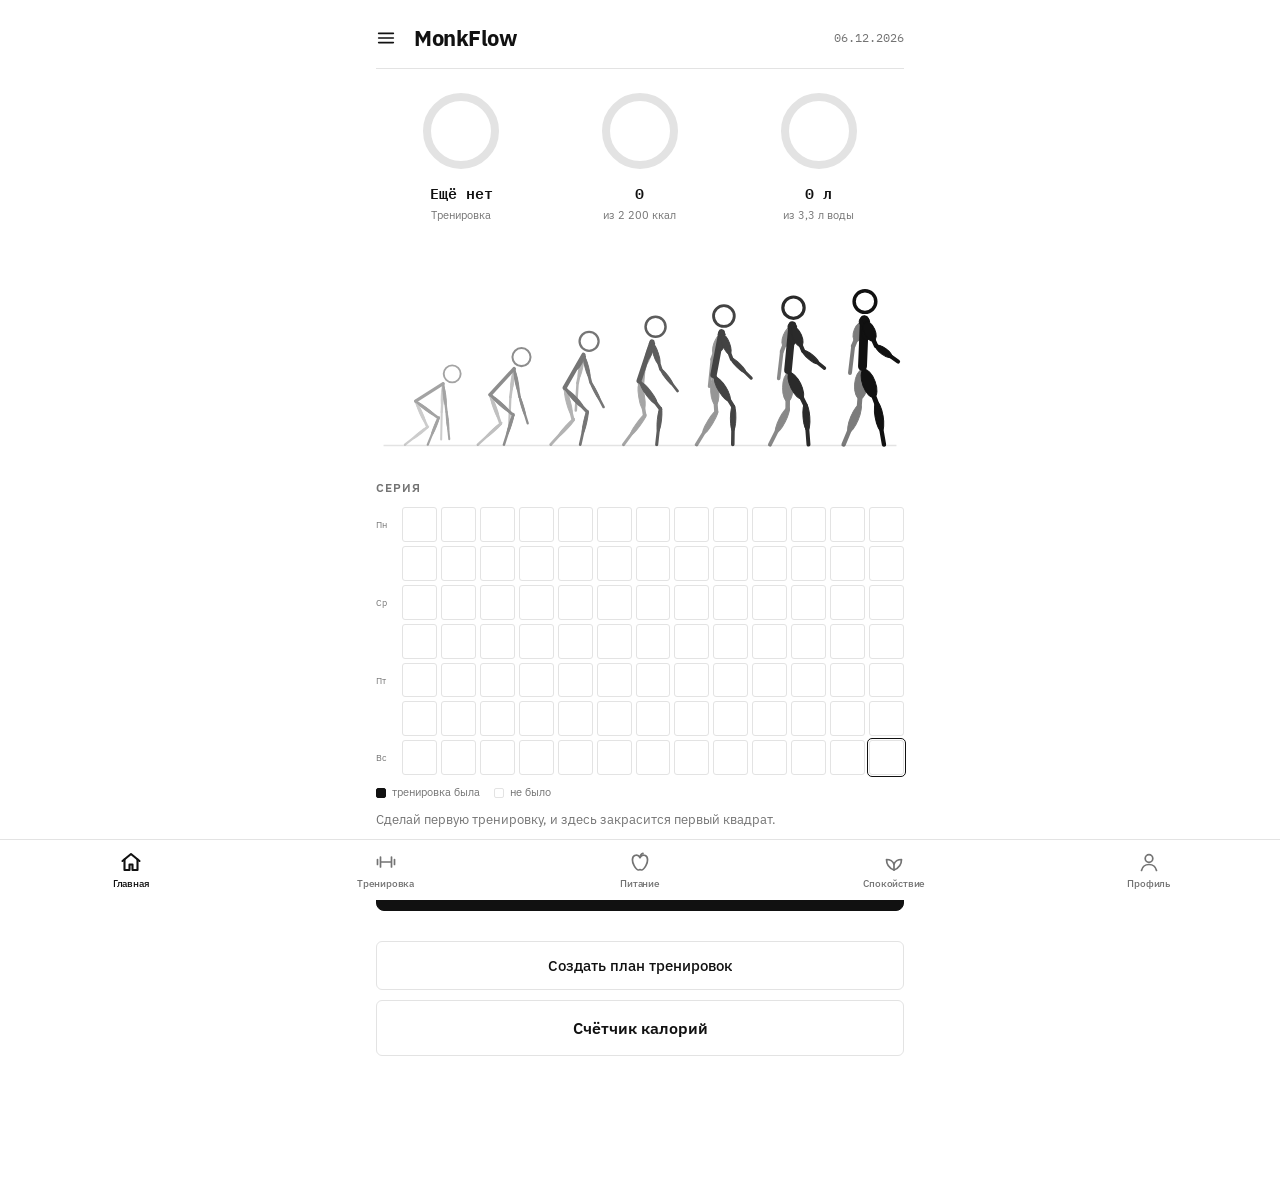
==== src/app.html @ e18bbdb5 "Исходники и сборка в репозитории Co-Authored-By: Claude Opus 5.5 <noreply@anthropic.com> Claude-Sess" ====
<title>MonkFlow</title>
<meta name="claude:viewport-fit-sides" content="cover">
<link rel="stylesheet" href="https://fonts.googleapis.com/css2?family=IBM+Plex+Sans:wght@400;500;600;700&family=IBM+Plex+Mono:wght@500;600&family=Cinzel:wght@600;700&family=Manrope:wght@400;500;600;700&family=Archivo+Black&display=swap">
<style>
/* Minimal: monochrome, hairline borders, one column; type sizes fluid so nothing overflows at 320px */
:root{
  --bg:#ffffff; --surface:#ffffff; --fg:#111111; --muted:#737373; --line:#e3e3e3; --field:#f6f6f6;
  --ink:#111111; --on-ink:#ffffff; --err:#c4342d;
  --sans:"IBM Plex Sans",system-ui,-apple-system,"Segoe UI",Roboto,sans-serif;
  --display:var(--sans);
  --mono:"IBM Plex Mono",ui-monospace,"SF Mono",Menlo,Consolas,monospace;
}
@media (prefers-color-scheme: dark){:root:not([data-theme="light"]){
  --bg:#0f0f0f; --surface:#0f0f0f; --fg:#efefef; --muted:#8c8c8c; --line:#2a2a2a; --field:#181818;
  --ink:#efefef; --on-ink:#0f0f0f; --err:#ff6b61; color-scheme:dark}}
:root[data-theme="dark"]{
  --bg:#0f0f0f; --surface:#0f0f0f; --fg:#efefef; --muted:#8c8c8c; --line:#2a2a2a; --field:#181818;
  --ink:#efefef; --on-ink:#0f0f0f; --err:#ff6b61; color-scheme:dark}
/* Стили оформления: data-style на <html>. Каждый со светлой и тёмной версией. */
:root[data-style="shaolin"]{--bg:#f4eee3;--surface:#fbf7ef;--fg:#1e1a15;--muted:#7a6f61;--line:#ddd2bf;--field:#efe7d8;--ink:#d9731c;--on-ink:#fffaf2;--err:#b5361f;--display:"Cinzel",Georgia,serif}
@media (prefers-color-scheme: dark){:root[data-style="shaolin"]:not([data-theme="light"]){--bg:#17140f;--surface:#1f1b15;--fg:#f0e6d4;--muted:#a3957f;--line:#3a3127;--field:#231e17;--ink:#f08a2c;--on-ink:#1b120a;--err:#ff7a5c;color-scheme:dark}}
:root[data-style="shaolin"][data-theme="dark"]{--bg:#17140f;--surface:#1f1b15;--fg:#f0e6d4;--muted:#a3957f;--line:#3a3127;--field:#231e17;--ink:#f08a2c;--on-ink:#1b120a;--err:#ff7a5c;color-scheme:dark}
:root[data-style="flow"]{--bg:#eef0fb;--surface:#f7f8ff;--fg:#161a3d;--muted:#6a6f99;--line:#d6daf2;--field:#e4e8fa;--ink:#5560ff;--on-ink:#ffffff;--err:#d43d5c;--sans:"Manrope",system-ui,sans-serif;--display:"Manrope",system-ui,sans-serif}
@media (prefers-color-scheme: dark){:root[data-style="flow"]:not([data-theme="light"]){--bg:#0d1030;--surface:#13173d;--fg:#e7e9ff;--muted:#9097c9;--line:#272c5e;--field:#161a45;--ink:#8d96ff;--on-ink:#0d1030;--err:#ff7a93;color-scheme:dark}}
:root[data-style="flow"][data-theme="dark"]{--bg:#0d1030;--surface:#13173d;--fg:#e7e9ff;--muted:#9097c9;--line:#272c5e;--field:#161a45;--ink:#8d96ff;--on-ink:#0d1030;--err:#ff7a93;color-scheme:dark}
:root[data-style="iron"]{--bg:#d7d6d1;--surface:#e2e1dc;--fg:#0c0c0c;--muted:#5d5d58;--line:#a9a8a1;--field:#cac9c3;--ink:#0c0c0c;--on-ink:#c8ff1a;--err:#c42b1c;--display:"Archivo Black","Arial Black",sans-serif}
@media (prefers-color-scheme: dark){:root[data-style="iron"]:not([data-theme="light"]){--bg:#0e0e0e;--surface:#151515;--fg:#ecece6;--muted:#8a8a84;--line:#2e2e2c;--field:#1a1a1a;--ink:#c8ff1a;--on-ink:#0e0e0e;--err:#ff5a47;color-scheme:dark}}
:root[data-style="iron"][data-theme="dark"]{--bg:#0e0e0e;--surface:#151515;--fg:#ecece6;--muted:#8a8a84;--line:#2e2e2c;--field:#1a1a1a;--ink:#c8ff1a;--on-ink:#0e0e0e;--err:#ff5a47;color-scheme:dark}
:root[data-style="iron"] *{border-radius:0!important}
:root[data-style="iron"] h1,:root[data-style="iron"] h2,:root[data-style="iron"] .brand{text-transform:uppercase;letter-spacing:.01em}
:root[data-style="flow"] .prog,:root[data-style="flow"] .startbtn,:root[data-style="flow"] .btn,:root[data-style="flow"] .ncard{border-radius:16px}
*{box-sizing:border-box}
[hidden]{display:none!important}
body{background:var(--bg);color:var(--fg);font-family:var(--sans);font-size:15px;line-height:1.4;overflow-wrap:break-word}
body::before{content:"";position:fixed;inset:0 0 auto;height:env(safe-area-inset-top,0px);z-index:10;background:var(--bg)}
button,input{font-family:inherit}
.wrap{max-width:560px;margin:0 auto;padding-left:max(16px,env(safe-area-inset-left,0px));padding-right:max(16px,env(safe-area-inset-right,0px));padding-block:0 48px}
header{position:sticky;top:env(safe-area-inset-top,0px);z-index:5;background:var(--bg);padding-block:14px 12px;display:grid;gap:8px}
.top{display:flex;align-items:center;justify-content:space-between;gap:12px}
h1,.brand,.prog .pn,.bphase,.wres{font-family:var(--display)}
h1{font-weight:600;font-size:clamp(22px,6vw,28px);letter-spacing:-.01em;line-height:1.15;margin:0;text-wrap:balance}
.count{font-family:var(--mono);font-size:16px;font-variant-numeric:tabular-nums;color:var(--muted);white-space:nowrap}
.count b{color:var(--fg);font-weight:600}
.bar{height:2px;background:var(--line);overflow:hidden}
.bar i{display:block;height:100%;width:0;background:var(--ink);transition:width .25s}
.wtime{font-family:var(--mono);color:var(--fg)}
.meta{display:flex;flex-wrap:wrap;justify-content:space-between;gap:4px 10px;font-size:12px;color:var(--muted);font-variant-numeric:tabular-nums}
.sync[data-s="err"]{color:var(--err)}
ol{list-style:none;margin:0;padding:0;display:grid}
li.ex{padding-block:18px;border-bottom:1px solid var(--line);display:grid;gap:10px;min-width:0}
.head{display:flex;flex-wrap:wrap;justify-content:space-between;align-items:baseline;gap:2px 12px}
.name{font-weight:600;font-size:16px;min-width:0;flex:1 1 12em}
.scheme{font-family:var(--mono);font-size:13px;color:var(--muted);white-space:nowrap}
li.ex.complete .name::after{content:" ✓";font-weight:600}
li.ex.complete .scheme{color:var(--fg)}
.last{font-size:12px;color:var(--muted);font-family:var(--mono)}
.tech{display:flex;flex-wrap:wrap;gap:4px 16px;margin-top:-4px}
.link{appearance:none;border:0;background:none;padding:2px 0;font-size:13px;font-weight:500;color:var(--muted);cursor:pointer;text-decoration:underline;text-underline-offset:3px;text-decoration-color:var(--line)}
.link:hover,.link.on{color:var(--fg);text-decoration-color:currentColor}
.how{font-size:14px;line-height:1.5;background:var(--field);border-radius:6px;padding:12px 14px}
.how p{margin:0;max-width:65ch}
.how p.muted{color:var(--muted)}
.vbar{display:flex;flex-wrap:wrap;gap:4px 16px;margin-top:10px}
.link.danger{color:var(--err)}
.vmsg{margin:8px 0 0;font-size:13px;color:var(--muted)}
.vmsg.err{color:var(--err)}
.libidx{margin:4px 0 20px;border:1px solid var(--line);border-radius:8px;background:var(--surface)}
.libidx>summary{cursor:pointer;padding:14px 16px;font-weight:600;list-style:none;display:flex;justify-content:space-between;gap:12px}
.libidx>summary::-webkit-details-marker{display:none}
.libidx>summary::after{content:"▾";color:var(--muted)}
.libidx[open]>summary::after{content:"▴"}
.libidx .lig{padding:0 16px 14px}
.libidx .lig h3{margin:10px 0 4px;font-size:11px;font-weight:600;text-transform:uppercase;letter-spacing:.08em;color:var(--muted)}
.libidx .lig ul{list-style:none;margin:0;padding:0;display:grid;gap:2px}
.libidx .lig .link{font-size:15px;color:var(--fg);text-align:left;padding:4px 0}
.libgrp{text-transform:uppercase;margin:28px 0 10px;font-size:13px;font-weight:600;text-transform:uppercase;letter-spacing:.08em;color:var(--muted)}
.libcards{display:grid;gap:12px}
.lcard{background:var(--surface);border:1px solid var(--line);border-radius:10px;padding:18px;display:grid;gap:10px;scroll-margin-top:16px;transition:border-color .3s,box-shadow .3s}
.lcard.flash{border-color:var(--ink);box-shadow:0 0 0 2px var(--ink)}
.lcard h2{margin:0;font-size:20px;line-height:1.25;font-weight:700;text-transform:none;letter-spacing:-.01em;color:var(--fg)}
.lcard .lmeta{margin:0;font-size:13px;color:var(--muted)}
.lcard .tech{margin-top:0}
.how video{max-height:70vh;object-fit:contain;display:block;width:100%;max-width:100%;border-radius:4px;background:#000}
.adv{font-size:13px;color:var(--fg);padding-left:10px;border-left:2px solid var(--line)}
.wline{font:12px var(--mono);color:var(--muted);margin-top:-4px}
.adv.up{border-left-color:var(--ink);font-weight:600}
.rows{display:grid;gap:6px}
.row{display:grid;grid-template-columns:24px minmax(0,1.55fr) minmax(0,1fr) 46px;gap:5px;align-items:center}
.wfld{display:grid;grid-template-columns:30px minmax(0,1fr) 30px;align-items:center;border:1px solid var(--line);background:var(--field);border-radius:6px;min-width:0}
.wfld .fld input{border:0;background:transparent;padding:0 20px 0 2px;text-align:center}
.wfld .fld span{right:2px}
.wst{appearance:none;border:0;background:none;color:var(--fg);height:44px;font-size:18px;cursor:pointer;padding:0;touch-action:manipulation}
.wst:active{background:var(--line)}
.row.on .wfld{border-color:var(--ink)}
.fws{display:grid;grid-template-columns:1fr 1fr;gap:6px;margin-top:6px}
.fws .btn{padding:10px 4px;font:600 15px var(--mono)}
.ffld{align-content:start}
.ffld label{font-size:12px;color:var(--muted);text-transform:uppercase;letter-spacing:.06em}
.row .n{font-family:var(--mono);font-size:14px;color:var(--muted);text-align:center;line-height:1}
.row .n small{display:block;font-family:var(--sans);font-size:9px;white-space:nowrap;margin-top:3px}
.fld{position:relative;min-width:0}
.fld input{width:100%;height:44px;border:1px solid var(--line);background:var(--field);color:var(--fg);border-radius:6px;padding:0 30px 0 10px;font:500 16px var(--mono);font-variant-numeric:tabular-nums;min-width:0}
.fld input::placeholder{color:var(--muted);opacity:.65}
.fld span{position:absolute;right:8px;top:50%;transform:translateY(-50%);font-size:11px;color:var(--muted);pointer-events:none}
.chk{appearance:none;width:48px;height:44px;border:1px solid var(--line);background:transparent;border-radius:6px;cursor:pointer;color:transparent;font-size:18px;font-weight:600;display:grid;place-items:center}
.chk.warm{border-style:dashed}
.chk.on{background:var(--ink);border-color:var(--ink);color:var(--on-ink)}
.row.on input{border-color:var(--ink)}
.single{display:flex;justify-content:flex-end}
button:focus-visible,input:focus-visible{outline:2px solid var(--ink);outline-offset:2px}
.exfoot{display:flex;flex-wrap:wrap;gap:6px 14px;align-items:center}
.exfoot .rm{margin-left:auto}
.setbtn,.easy,.rm{appearance:none;border:0;background:none;padding:4px 0;font-size:13px;font-weight:500;color:var(--muted);cursor:pointer}
.setbtn:hover,.easy:hover,.rm:hover{color:var(--fg)}
.easy.on{color:var(--fg);font-weight:600}
.easy.on::before{content:"✓ "}
.foot{margin-top:20px;display:flex;gap:10px;flex-wrap:wrap;align-items:center}
.btn{appearance:none;border:1px solid var(--line);background:transparent;color:var(--fg);border-radius:6px;padding:10px 14px;font-size:14px;font-weight:500;cursor:pointer}
.btn:hover{border-color:var(--fg)}
.btn.danger{background:var(--ink);border-color:var(--ink);color:var(--on-ink)}
.done-msg{font-weight:600;font-size:16px;width:100%}
h2{font-weight:600;font-size:12px;text-transform:uppercase;letter-spacing:.08em;margin:32px 0 6px;color:var(--muted)}
.hist{display:grid}
.hrow{display:grid;grid-template-columns:auto minmax(0,1fr) auto;gap:12px;padding-block:10px;border-bottom:1px solid var(--line);font-size:13px;font-variant-numeric:tabular-nums;align-items:baseline}
.hrow.all{grid-template-columns:auto minmax(0,1fr) auto auto}
.hrow .t{color:var(--muted)}
.hrow span:first-child,.hrow span:last-child{font-family:var(--mono);white-space:nowrap}
.tag{min-width:0}
.empty{font-size:13px;color:var(--muted);margin:8px 0}
.progs{display:grid;grid-template-columns:1fr;gap:8px;margin-top:6px}
.prog{appearance:none;text-align:left;background:var(--surface);border:1px solid var(--line);border-radius:8px;padding:16px;color:var(--fg);cursor:pointer;display:grid;gap:4px;align-content:start;min-width:0}
.prog:hover{border-color:var(--fg)}
.prog .pn{font-weight:600;font-size:clamp(18px,5vw,22px);line-height:1.2}
.prog .ps{font-size:13px;color:var(--muted)}
.prog .pm{font-size:12px;color:var(--muted);font-family:var(--mono);margin-top:8px}
.prog .pm.live,.prog .pm.ok{color:var(--fg);font-weight:600}
.prog.wide{grid-column:1/-1}
.prog.wide .pn{font-size:clamp(16px,4.5vw,19px)}
.back{appearance:none;border:0;background:none;color:var(--muted);font-size:14px;padding:4px 0;cursor:pointer;justify-self:start;text-align:left}
.back:hover{color:var(--fg)}
.hhead{padding-block:20px 12px;display:grid;gap:6px}
.add{width:100%;margin-top:14px;padding:13px;border-style:dashed}
.savebox{margin-top:12px;display:grid;gap:10px}
.savebox .srow{display:flex;gap:8px;flex-wrap:wrap;align-items:center}
.savebox input{flex:1 1 12em;min-width:0;font:inherit;font-size:16px;padding:11px 12px;border:1px solid var(--line);border-radius:6px;background:var(--field);color:var(--fg)}
.savebox .smsg{margin:0;font-size:14px;color:var(--muted)}
.savebox .btn.main{background:var(--ink);color:var(--on-ink);border-color:var(--ink);width:100%;padding:13px}
.picker{margin-top:10px;border:1px solid var(--line);border-radius:8px;padding:12px;display:grid;gap:10px}
.picker input{width:100%;height:42px;border:1px solid var(--line);background:var(--field);color:var(--fg);border-radius:6px;padding:0 12px;font-size:15px}
.pgroup{font-size:12px;font-weight:600;text-transform:uppercase;letter-spacing:.08em;color:var(--muted);margin-top:8px}
.plist{display:grid}
.pitem{appearance:none;text-align:left;width:100%;display:flex;justify-content:space-between;align-items:baseline;gap:10px;background:none;border:0;border-bottom:1px solid var(--line);padding:11px 0;color:var(--fg);font-size:14px;cursor:pointer;min-width:0}
.pitem:hover{color:var(--muted)}
.pitem span{color:var(--muted);font-family:var(--mono);font-size:12px;white-space:nowrap}
.emptyplan{border:1px dashed var(--line);border-radius:8px;padding:16px;font-size:14px;color:var(--muted);margin-top:12px}
.topr{display:flex;align-items:center;gap:12px}
.btn.sm{padding:5px 12px;font-size:13px}
.row.timed{grid-template-columns:28px minmax(0,1fr) 48px 48px}
.sw{appearance:none;width:48px;height:44px;border:1px solid var(--line);background:transparent;color:var(--fg);border-radius:6px;cursor:pointer;font-size:14px}
.sw.on{background:var(--ink);color:var(--on-ink);border-color:var(--ink)}
body.tabs{--tabh:calc(62px + env(safe-area-inset-bottom,0px))}
body.tabs .restbar{padding-bottom:12px}
body.tabs .wrap{padding-bottom:calc(84px + env(safe-area-inset-bottom,0px))}
body.resting .wrap{padding-bottom:calc(230px + env(safe-area-inset-bottom,0px))}
body.resting:not(.tabs) .wrap{padding-bottom:150px}
.tabbar{position:fixed;left:0;right:0;bottom:0;z-index:25;display:grid;grid-template-columns:repeat(5,1fr);background:var(--bg);border-top:1px solid var(--line);padding-left:max(4px,env(safe-area-inset-left,0px));padding-right:max(4px,env(safe-area-inset-right,0px));padding-block:6px calc(6px + env(safe-area-inset-bottom,0px))}
.tabbar button{appearance:none;border:0;background:none;color:var(--muted);display:grid;justify-items:center;gap:3px;padding:4px 2px;cursor:pointer;min-width:0;font-size:10px;font-weight:500;letter-spacing:-.02em}
.tabbar svg{width:24px;height:24px;fill:none;stroke:currentColor;stroke-width:1.7;stroke-linecap:round;stroke-linejoin:round}
.tabbar span{white-space:nowrap;overflow:hidden;text-overflow:ellipsis;max-width:100%}
.tabbar button.on{color:var(--ink)}
.tabbar button.on svg{stroke-width:2.1}
.proflist{display:grid;gap:8px;margin-top:8px}
.restbar{position:fixed;left:0;right:0;bottom:var(--tabh,0px);z-index:20;background:var(--bg);border-top:1px solid var(--fg);padding-left:max(16px,env(safe-area-inset-left,0px));padding-right:max(16px,env(safe-area-inset-right,0px));padding-block:12px calc(12px + env(safe-area-inset-bottom,0px))}
.rin{max-width:560px;margin:0 auto;display:grid;gap:8px}
.rtop{display:flex;justify-content:space-between;align-items:baseline;gap:12px}
.rtop span{font-size:13px;color:var(--muted);min-width:0}
.rtop b{font-family:var(--mono);font-size:28px;font-weight:600;font-variant-numeric:tabular-nums;white-space:nowrap}
.rprog{height:2px;background:var(--line)}
.rprog i{display:block;height:100%;width:0;background:var(--fg)}
.rbtns{display:flex;gap:8px}
.rbtns button{flex:1;appearance:none;border:1px solid var(--line);background:transparent;color:var(--fg);border-radius:6px;padding:9px 6px;font-size:13px;font-weight:500;cursor:pointer;white-space:nowrap}
.restbar.over{background:var(--fg);color:var(--bg);border-top-color:var(--fg)}
.restbar.over .rtop span{color:var(--bg)}
.restbar.over .rprog{background:var(--bg)}
.restbar.over .rbtns button{color:var(--bg);border-color:var(--bg)}
#focus{padding-block:14px 32px;display:grid;gap:14px}
.ftop{display:flex;justify-content:space-between;align-items:center;gap:12px}
.fstep{margin:4px 0 0;font-size:13px;color:var(--muted);font-family:var(--mono)}
#fName{font-size:clamp(26px,8vw,36px)}
.fin{display:grid;grid-template-columns:1fr 1fr;gap:10px}
.ffld{display:grid;gap:6px;min-width:0}
.ffld span{font-size:12px;color:var(--muted);text-transform:uppercase;letter-spacing:.06em}
.ffld input{width:100%;min-width:0;height:72px;border:1px solid var(--line);background:var(--field);color:var(--fg);border-radius:8px;padding:0 14px;font:600 clamp(28px,9vw,40px) var(--mono);font-variant-numeric:tabular-nums}
.fsec{grid-column:1/-1;font:600 clamp(56px,20vw,88px) var(--mono);text-align:center;font-variant-numeric:tabular-nums;line-height:1}
.fhint{grid-column:1/-1;margin:0;text-align:center;font-size:13px;color:var(--muted)}
.fplay{grid-column:1/-1;justify-self:center;appearance:none;width:132px;height:132px;border-radius:50%;border:2px solid var(--ink);background:var(--ink);color:var(--on-ink);cursor:pointer;display:grid;place-items:center;margin-top:6px}
.fplay svg{width:52px;height:52px;fill:currentColor}
.fplay .ip{transform:translateX(2px)}
.fplay .is{display:none}
.fplay.run{background:transparent;color:var(--ink)}
.fplay.run .ip{display:none}
.fplay.run .is{display:block}
.fdone{appearance:none;width:100%;border:1px solid var(--ink);background:var(--ink);color:var(--on-ink);border-radius:8px;padding:20px;font-size:18px;font-weight:600;cursor:pointer}
.fdone.on{background:transparent;color:var(--ink)}
.frest{margin:0;text-align:center;font:600 20px var(--mono);font-variant-numeric:tabular-nums}
.frest.over{text-decoration:underline;text-underline-offset:6px}
.fnav{display:flex;gap:8px;justify-content:space-between}
.fnav .btn{flex:1;font-size:13px}
.fnav .btn:disabled{opacity:.35;cursor:default}
.hitem{border-bottom:1px solid var(--line)}
.hbtn{appearance:none;width:100%;background:none;border:0;color:var(--fg);text-align:left;cursor:pointer;border-bottom:0;font:inherit;font-size:13px}
.hbtn:hover{background:var(--field)}
.hact{padding:0 0 12px}
.hsplit{display:grid;grid-template-columns:1fr 1fr;gap:8px}
.hsplit .btn{padding:12px;font-weight:600}
.hdel{border-color:var(--err)!important;color:var(--err)!important}
.hview-b{background:var(--ink)!important;border-color:var(--ink)!important;color:var(--on-ink)!important}
.hview-b[aria-expanded="true"]{background:transparent!important;color:var(--fg)!important;border-color:var(--line)!important}
.hview{margin-top:12px;display:grid;gap:12px;background:var(--field);border-radius:8px;padding:14px}
.hview .hvsum{margin:0;font-size:13px;color:var(--muted);font-family:var(--mono)}
.hview .hvex{display:grid;gap:4px}
.hview .hvn{font-weight:600;font-size:14px}
.hview .hvs{display:flex;flex-wrap:wrap;gap:4px 6px;font-family:var(--mono);font-size:13px}
.hview .hvs span{background:var(--surface);border:1px solid var(--line);border-radius:4px;padding:2px 6px}
.hview .hvs span.w{color:var(--muted);border-style:dashed}
.hview .hvs span.x{color:var(--muted);text-decoration:line-through}
.hview .hvnote{font-size:12px;color:var(--muted)}
.hconf p{margin:0 0 10px;font-size:13px;color:var(--muted);max-width:60ch}
.hconf-btns{display:flex;gap:8px;flex-wrap:wrap}
.hold{position:relative;overflow:hidden;appearance:none;flex:1 1 200px;border:1px solid var(--err);background:transparent;color:var(--err);border-radius:6px;padding:11px 14px;font-size:14px;font-weight:600;cursor:pointer;user-select:none;-webkit-user-select:none;touch-action:none;-webkit-touch-callout:none}
.hold i{position:absolute;inset:0 auto 0 0;width:0;background:var(--err);opacity:.18}
.hold.go i{width:100%;transition:width 2s linear}
.hold span{position:relative}
.hold:disabled{opacity:.6;cursor:default}
.brand{font-weight:700;letter-spacing:-.02em}
.mrow{display:flex;align-items:center;gap:10px;min-width:0}
.menu-btn{appearance:none;flex:none;width:36px;height:36px;margin-left:-8px;border:0;background:none;color:var(--fg);border-radius:6px;cursor:pointer;display:grid;place-items:center}
.menu-btn:hover{background:var(--field)}
.menu-btn svg{width:22px;height:22px;stroke:currentColor;stroke-width:1.8;fill:none;stroke-linecap:round}
.secsub{margin:0;color:var(--muted);font-size:14px;max-width:60ch}
body.noscroll{overflow:hidden}
.scrim{position:fixed;inset:0;background:rgba(0,0,0,.4);z-index:35}
.drawer{position:fixed;top:0;bottom:0;left:0;width:min(320px,86vw);z-index:40;background:var(--bg);border-right:1px solid var(--line);transform:translateX(-102%);transition:transform .22s ease;overflow-y:auto;overscroll-behavior:contain;padding-top:calc(14px + env(safe-area-inset-top,0px));padding-bottom:calc(24px + env(safe-area-inset-bottom,0px));padding-left:max(16px,env(safe-area-inset-left,0px));padding-right:16px}
.drawer.open{transform:none}
.dhead{display:flex;justify-content:space-between;align-items:center;margin-bottom:6px}
.dhead span{font-weight:600;font-size:18px}
.dclose{appearance:none;border:0;background:none;color:var(--muted);font-size:18px;width:36px;height:36px;border-radius:6px;cursor:pointer}
.dclose:hover{background:var(--field);color:var(--fg)}
.dlabel{margin:20px 0 4px;font-size:11px;font-weight:600;text-transform:uppercase;letter-spacing:.08em;color:var(--muted)}
.ditem{appearance:none;display:flex;justify-content:space-between;align-items:baseline;gap:8px;width:100%;text-align:left;background:none;border:0;color:var(--fg);padding:9px 8px;margin:0 -8px;width:calc(100% + 16px);border-radius:6px;font-size:15px;cursor:pointer}
.ditem:hover{background:var(--field)}
.ditem.on{font-weight:600;background:var(--field)}
.ditem small{font-size:11px;color:var(--muted);font-weight:400}
.ditem.dall{color:var(--muted);font-size:13px}
.dgrp summary{list-style:none;cursor:pointer;padding:9px 0;font-size:15px;font-weight:500;display:flex;justify-content:space-between;align-items:center}
.dgrp summary::-webkit-details-marker{display:none}
.dgrp summary::after{content:"+";color:var(--muted);font-weight:400}
.dgrp[open]>summary::after{content:"−"}
.dsub{padding-left:12px;border-left:1px solid var(--line);margin-left:2px}
.dsub .dgrp summary{font-size:14px}
#main{min-height:100%}
#main .mainbody{display:grid;gap:22px;padding-block:16px 40px;min-height:0}
.evo{max-width:100%;padding-block:8px 0}
.evo svg{display:block;width:100%;height:auto;overflow:visible}
.evs{stroke:var(--fg);fill:var(--fg);stroke-linecap:round}
.evg{stroke:var(--line);stroke-width:1.5}
.evf{animation:evoIn .5s ease-out both;animation-delay:var(--d)}
@keyframes evoIn{from{opacity:0;transform:translateX(-6px)}}
.streak{display:grid;gap:10px}
.shead{display:flex;justify-content:space-between;align-items:baseline;gap:12px}
.shead h2{margin:0}
.shead span{font-family:var(--mono);font-size:13px;font-weight:600}
.sgrid{display:grid;grid-template-columns:22px repeat(13,minmax(0,1fr));gap:4px;align-items:center}
.sgrid .sl{font-size:9px;color:var(--muted);line-height:1}
.sgrid i{display:block;aspect-ratio:1;border-radius:3px;border:1px solid var(--line)}
.sgrid i.c1{background:var(--line);border-color:var(--line)}
.sgrid i.c2{background:var(--ink);border-color:var(--ink)}
.sgrid i.fut{border-color:transparent}
.sgrid i.plan{border:1.5px dashed var(--ink)}
.planbtn{width:100%;margin-top:8px;padding:14px;font-size:15px;font-weight:500}
.pstrip{display:grid;grid-auto-flow:column;grid-auto-columns:64px;gap:6px;overflow-x:auto;padding:2px 2px 10px;scrollbar-width:none;margin-inline:-2px}
.pstrip::-webkit-scrollbar{display:none}
.pday{appearance:none;border:1px solid var(--line);background:var(--surface);color:var(--fg);border-radius:8px;padding:8px 4px;display:grid;gap:2px;justify-items:center;cursor:pointer;font:inherit;min-height:84px;align-content:start}
.pday .dn{font-size:11px;color:var(--muted);text-transform:uppercase;letter-spacing:.05em}
.pday .dd{font-size:18px;font-weight:600;font-family:var(--mono)}
.pday .dl{font-size:10px;line-height:1.2;text-align:center;color:var(--muted);overflow:hidden;display:-webkit-box;-webkit-line-clamp:2;-webkit-box-orient:vertical}
.pday.has{border-color:var(--ink)}
.pday.has .dl{color:var(--fg)}
.pday.on{background:var(--ink);border-color:var(--ink);color:var(--on-ink)}
.pday.on .dn,.pday.on .dl{color:var(--on-ink)}
.pday.past{opacity:.6}
.pday.today .dn{font-weight:700;color:inherit}
.ped{display:grid;gap:14px;margin-top:8px}
.ped h2{margin:0;font-size:18px}
.ped .pcur{margin:0;font-size:14px;color:var(--muted)}
.ped .plbl{margin:0 0 -6px;font-size:11px;font-weight:600;text-transform:uppercase;letter-spacing:.08em;color:var(--muted)}
.chips{display:flex;flex-wrap:wrap;gap:6px}
.chips button{appearance:none;border:1px solid var(--line);background:transparent;color:var(--fg);border-radius:999px;padding:8px 12px;font-size:13px;cursor:pointer}
.chips button.on{background:var(--ink);border-color:var(--ink);color:var(--on-ink);font-weight:600}
.popts{display:grid;gap:6px}
.popt{appearance:none;text-align:left;border:1px solid var(--line);background:var(--surface);color:var(--fg);border-radius:8px;padding:12px 14px;cursor:pointer;display:grid;gap:2px;font:inherit}
.popt b{font-size:15px;font-weight:600}
.popt span{font-size:12px;color:var(--muted)}
.popt.on{border-color:var(--ink);box-shadow:inset 0 0 0 1px var(--ink)}
.pbuild{display:grid;gap:4px;max-height:50vh;overflow-y:auto;border:1px solid var(--line);border-radius:8px;padding:6px 12px 10px}
.pbuild h3{margin:10px 0 2px;font-size:11px;font-weight:600;text-transform:uppercase;letter-spacing:.08em;color:var(--muted)}
.pbuild label{display:flex;gap:10px;align-items:center;font-size:14px;padding:5px 0}
.pbuild input{width:18px;height:18px;accent-color:var(--ink);flex:none}
.ped input[type=text]{font:inherit;font-size:16px;padding:11px 12px;border:1px solid var(--line);border-radius:6px;background:var(--field);color:var(--fg);width:100%;box-sizing:border-box}
.pacts{display:flex;flex-wrap:wrap;gap:10px 16px;align-items:center}
.pacts .btn.main{background:var(--ink);color:var(--on-ink);border-color:var(--ink);flex:1 1 100%;padding:14px;font-weight:600}
.pmsg{margin:0;font-size:13px;color:var(--muted)}
.sgrid i.today{outline:1.5px solid var(--fg);outline-offset:1px}
.slegend{display:flex;flex-wrap:wrap;gap:6px 14px;font-size:11px;color:var(--muted)}
.slegend span{display:inline-flex;align-items:center;gap:6px}
.slegend i{width:10px;height:10px;border-radius:2px;border:1px solid var(--line);display:inline-block}
.slegend i.c1{background:var(--line)}
.slegend i.c2{background:var(--ink);border-color:var(--ink)}
.sstat{margin:0;font-size:13px;color:var(--muted)}
.apphead{position:sticky;top:env(safe-area-inset-top,0px);z-index:5;background:var(--bg);display:flex;justify-content:space-between;align-items:center;gap:12px;padding-block:12px;border-bottom:1px solid var(--line)}
.applogo{font-size:22px}
.appdate{font-family:var(--mono);font-size:12px;color:var(--muted);white-space:nowrap}

.startbtn{appearance:none;width:100%;border:1px solid var(--ink);background:var(--ink);color:var(--on-ink);border-radius:8px;padding:18px;font-size:17px;font-weight:600;letter-spacing:.01em;cursor:pointer}
.startbtn:active{opacity:.85}

.prog:disabled{cursor:default;opacity:.55}
.prog:disabled:hover{border-color:var(--line)}
.ditem:disabled{color:var(--muted);cursor:default}
.ditem:disabled:hover{background:none}
#breath{display:grid;gap:12px;padding-bottom:32px}
#breath[hidden]{display:none}
.bstage{width:min(100%,380px);justify-self:center;aspect-ratio:1;max-width:100%}
#bCanvas{width:100%;height:100%;display:block}
.bphase{margin:0;text-align:center;font-size:22px;font-weight:600}
.bcount{margin:-6px 0 0;text-align:center;font:600 40px var(--mono);font-variant-numeric:tabular-nums;line-height:1.1}
.btempo{display:flex;justify-content:center;align-items:center;gap:6px;flex-wrap:wrap}
.btempo span{font-size:12px;color:var(--muted);margin-right:4px}
.btempo button{appearance:none;border:1px solid var(--line);background:transparent;color:var(--fg);border-radius:999px;padding:6px 12px;font:500 13px var(--mono);cursor:pointer}
.btempo button.on{background:var(--ink);color:var(--on-ink);border-color:var(--ink)}
.bstats{margin:0;text-align:center;font:13px var(--mono);color:var(--muted)}
.bhow{margin-top:6px}
.nutri{display:grid;gap:14px;padding-block:6px 40px}
.bigbtn2{width:100%;padding:14px;font-size:15px;font-weight:500;text-align:left;display:flex;justify-content:space-between;gap:10px}
.bigbtn2::after{content:"›";color:var(--muted)}
.bigbtn2[aria-expanded="true"]::after{content:"×"}
.ncard{display:grid;gap:14px;border:1px solid var(--line);border-radius:10px;padding:16px;margin-top:10px}
.pintro{margin:0;font-size:14px;color:var(--muted)}
.seg{display:grid;grid-template-columns:1fr 1fr;border:1px solid var(--line);border-radius:8px;overflow:hidden}
.seg3{grid-template-columns:repeat(3,1fr)}
.seg button{appearance:none;border:0;border-right:1px solid var(--line);background:transparent;color:var(--fg);padding:11px 4px;font-size:13px;cursor:pointer;min-width:0}
.seg button:last-child{border-right:0}
.seg button.on{background:var(--ink);color:var(--on-ink);font-weight:600}
.pgrid{display:grid;grid-template-columns:1fr 1fr;gap:10px}
.pgrid label,.pfull{display:grid;gap:4px;font-size:12px;color:var(--muted);min-width:0}
.pgrid input,.pfull select{width:100%;min-width:0;height:44px;border:1px solid var(--line);background:var(--field);color:var(--fg);border-radius:6px;padding:0 10px;font-size:16px}
.pres{display:grid;gap:2px;border-top:1px solid var(--line);padding-top:10px}
.prow{display:flex;justify-content:space-between;gap:10px;font-size:13px;padding-block:5px}
.prow span{color:var(--muted)}
.prow b{font-family:var(--mono);font-weight:600;white-space:nowrap}
.prow.main span{color:var(--fg);font-weight:600}
.prow.main b{font-size:17px}
.pmuted{margin:4px 0 0;font-size:12px;color:var(--muted)}
.ncard .startbtn{padding:14px;font-size:15px}
.bigbtn{width:100%;padding:17px;font-size:16px;font-weight:600;margin-top:-12px}
html{background:var(--bg)}
body{min-height:100%}
.nbig{display:flex;align-items:baseline;gap:8px;margin-top:-6px}
.nbig b{font:600 34px var(--mono);font-variant-numeric:tabular-nums;letter-spacing:-.02em}
.nbig span{font-size:14px;color:var(--muted)}
.nbar{height:6px;background:var(--line);border-radius:3px;overflow:hidden}
.nbar.thin{height:3px}
.nbar i{display:block;height:100%;width:0;background:var(--ink);transition:width .3s}
.nbar i.over{background:var(--err)}
.nmac{display:grid;grid-template-columns:1fr 1fr;gap:10px 16px}
.nrow{display:flex;justify-content:space-between;gap:8px;font-size:13px;margin-bottom:5px}
.nrow span:first-child{color:var(--muted)}
.nrow span:last-child{font-family:var(--mono);font-size:12px;font-variant-numeric:tabular-nums;white-space:nowrap}
.nwbtns{display:flex;gap:6px;flex-wrap:wrap;margin-top:10px}
.nwbtns button{flex:1 1 70px;appearance:none;border:1px solid var(--line);background:transparent;color:var(--fg);border-radius:6px;padding:9px 6px;font-size:13px;cursor:pointer;white-space:nowrap}
.nwbtns button.ghost{flex:0 1 auto;border:0;color:var(--muted);text-decoration:underline;text-underline-offset:3px}
.nmeals,#nSupp{display:grid}
.nmeal{display:grid;grid-template-columns:minmax(0,1fr) 28px;gap:2px 8px;align-items:center;padding-block:9px;border-bottom:1px solid var(--line);font-size:14px}
.nmeal .nm{min-width:0;overflow-wrap:anywhere}
.nmeal .nk{grid-column:1;grid-row:2;font:12px var(--mono);color:var(--muted)}
.nmeal .ndel{grid-column:2;grid-row:1/3}
.ndel{appearance:none;border:0;background:none;color:var(--muted);cursor:pointer;font-size:13px;padding:2px}
.ndel:hover{color:var(--err)}
.nutri .add{margin-top:0}
.nform{display:grid;grid-template-columns:1fr 1fr;gap:8px}
.nform input,.nsform input,.ntgrid input{width:100%;min-width:0;height:42px;border:1px solid var(--line);background:var(--field);color:var(--fg);border-radius:6px;padding:0 10px;font-size:15px}
.nform .wide,.ntgrid .wide{grid-column:1/-1}
.nform .startbtn{padding:13px;font-size:15px}
.nsform{display:flex;gap:8px;margin-top:8px}
.nsform .btn{flex:none}
.ntargets summary{cursor:pointer;font-size:13px;color:var(--muted);list-style:none}
.ntargets summary::-webkit-details-marker{display:none}

.ntgrid{display:grid;grid-template-columns:1fr 1fr;gap:10px;margin-top:12px}
.ntgrid label{display:grid;gap:4px;font-size:12px;color:var(--muted)}
.nnote{margin:0;font-size:12px;color:var(--muted)}
#wod{display:grid;gap:14px;padding-bottom:40px}
#wod[hidden]{display:none}
.wtimer{display:grid;justify-items:center;gap:2px;padding-block:6px}
.wlabel{font-size:13px;color:var(--muted);text-transform:uppercase;letter-spacing:.08em}
.wtimer b{font:600 clamp(56px,19vw,84px) var(--mono);font-variant-numeric:tabular-nums;line-height:1}
.wparts{display:grid;gap:6px}
.wpart{appearance:none;display:grid;grid-template-columns:30px minmax(0,1fr) auto;gap:10px;align-items:center;text-align:left;width:100%;border:1px solid var(--line);background:transparent;color:var(--fg);border-radius:8px;padding:12px;font-size:14px;cursor:pointer}
.wpart i{font:600 13px var(--mono);font-style:normal;width:30px;height:30px;border-radius:50%;border:1px solid var(--line);display:grid;place-items:center}
.wpart b{font:600 13px var(--mono)}
.wpart.on{border-color:var(--fg)}
.wpart.on i{background:var(--ink);color:var(--on-ink);border-color:var(--ink)}
.wpart:disabled{cursor:default}
.wpart:disabled:not(.on){opacity:.75}
.weach{border-left:2px solid var(--line);padding-left:12px;margin-bottom:4px}
.weach span{font-size:11px;text-transform:uppercase;letter-spacing:.08em;color:var(--muted)}
.weach p{margin:4px 0 0;font-size:15px}
.wamrap{display:grid;gap:8px}
.wamrap .startbtn:disabled{opacity:.4}
.wrounds{margin:0;text-align:center;font:600 18px var(--mono)}
.wctrl{display:grid;justify-items:center}
.wdone{display:grid;gap:12px}
.wres{margin:0;text-align:center;font-size:20px;font-weight:600}
.exmore{display:flex;flex-wrap:wrap;gap:6px 14px;margin-top:-4px;padding-top:6px;border-top:1px dashed var(--line)}
.setbtn.more{margin-left:auto}
.swapbox{display:grid;border:1px solid var(--line);border-radius:8px;padding:6px 12px 10px}
.swaphead{margin:6px 0 2px;font-size:12px;text-transform:uppercase;letter-spacing:.06em;color:var(--muted)}
.vseg{margin:-2px 0 2px}
.vseg button{padding:8px 2px;font-size:12px}
.kbrow{display:flex;gap:8px;margin:6px 0}
.kbrow input{flex:1;min-width:0;font:inherit;font-size:16px;padding:10px 12px;border:1px solid var(--line);border-radius:6px;background:var(--field);color:var(--fg)}
.sumbox{scroll-margin-top:130px;border:1px solid var(--ink);border-radius:10px;padding:16px;margin:0 0 16px;display:grid;gap:14px;background:var(--surface)}
.sumbox h2{margin:0;font-size:20px}
.sumgrid{display:grid;grid-template-columns:repeat(2,minmax(0,1fr));gap:10px}
.sumgrid div{background:var(--field);border-radius:8px;padding:10px 12px;display:grid;gap:2px}
.sumgrid b{font-family:var(--mono);font-size:20px;font-weight:600}
.sumgrid span{font-size:12px;color:var(--muted)}
.sumgrid small{font-size:12px;font-family:var(--mono)}
.sumgrid small.up{color:var(--ok,#2e7d32)}
.sumgrid small.down{color:var(--err)}
.sumbox h3{margin:0 0 -6px;font-size:11px;font-weight:600;text-transform:uppercase;letter-spacing:.08em;color:var(--muted)}
.sumbox ul{margin:0;padding:0;list-style:none;display:grid;gap:6px;font-size:14px}
.sumbox li b{font-weight:600}
.sumbox li span{color:var(--muted);font-family:var(--mono);font-size:13px}
.sumbox .sumend{margin:0;font-weight:600;font-size:15px}
.sumbox .sumx{justify-self:start}
.sklv{margin:24px 0 8px;font-size:13px;font-weight:600;text-transform:uppercase;letter-spacing:.08em;color:var(--muted)}
.skgrid{display:grid;grid-template-columns:repeat(auto-fill,minmax(150px,1fr));gap:10px}
.skcard{appearance:none;text-align:left;background:var(--surface);border:1px solid var(--line);border-radius:10px;padding:14px;color:var(--fg);cursor:pointer;display:grid;gap:6px;align-content:start;font:inherit;min-width:0}
.skcard b{font-size:16px;line-height:1.25}
.skcard span{font-size:12px;color:var(--muted);line-height:1.35}
.skbar{height:4px;border-radius:2px;background:var(--line);overflow:hidden}
.skbar i{display:block;height:100%;background:var(--ink)}
.skcard .skst{font-family:var(--mono);color:var(--fg)}
.skpre{margin:0 0 12px;font-size:14px;border-left:3px solid var(--ink);padding:2px 0 2px 10px}
.skprog{display:grid;gap:6px;margin:0 0 16px;font-size:13px;color:var(--muted);font-family:var(--mono)}
.stlist{list-style:none;margin:0;padding:0;display:grid;gap:10px}
.stg{border:1px solid var(--line);border-radius:10px;background:var(--surface)}
.stg.cur{border-color:var(--ink);box-shadow:inset 0 0 0 1px var(--ink)}
.stg.lock{opacity:.55}
.stg>button.sth{appearance:none;width:100%;background:none;border:0;color:var(--fg);text-align:left;font:inherit;padding:14px;display:grid;grid-template-columns:auto 1fr auto;gap:12px;align-items:center;cursor:pointer}
.stg.lock>button.sth{cursor:default}
.stn{width:28px;height:28px;border-radius:50%;border:1.5px solid var(--line);display:grid;place-items:center;font-family:var(--mono);font-size:13px;font-weight:600}
.stg.ok .stn{background:var(--ink);border-color:var(--ink);color:var(--on-ink)}
.stg.cur .stn{border-color:var(--ink)}
.sth b{display:block;font-size:15px}
.sth small{display:block;font-size:12px;color:var(--muted);font-family:var(--mono);margin-top:2px}
.sth .sts{font-size:12px;color:var(--muted);white-space:nowrap}
.stb{padding:0 14px 14px;display:grid;gap:10px}
.stb p{margin:0;font-size:14px;line-height:1.5;max-width:65ch}
.stb .sterr{color:var(--muted);font-size:13px}
.stb .stnorm{font-weight:600}
.stb .stmet{font-size:13px;border-left:3px solid var(--ink);padding-left:10px}
.stb .stacts{display:flex;flex-wrap:wrap;gap:8px 14px;align-items:center}
.stb .btn.main{background:var(--ink);color:var(--on-ink);border-color:var(--ink);font-weight:600}
.stallnote{margin:-2px 0 0;font-size:13px;color:var(--fg);border-left:3px solid var(--ink);padding:2px 0 2px 10px}
.stallnote .link{font-size:13px;color:var(--fg)}
.blockbox{border:1px solid var(--ink);border-radius:8px;padding:14px 16px;margin:0 0 14px;display:grid;gap:10px}
.blockbox p{margin:0;font-size:14px;line-height:1.45}
.blockbox .brow{display:flex;gap:10px;align-items:center;font-size:14px}
.blockbox .brow input{width:18px;height:18px;accent-color:var(--ink);flex:none}
.blockbox .bbtns{display:flex;flex-wrap:wrap;gap:8px 16px;align-items:center}
.nextbtn{appearance:none;width:100%;margin-top:8px;border:1px solid var(--line);background:var(--surface);color:var(--fg);border-radius:8px;padding:12px 14px;font-size:14px;cursor:pointer;text-align:left}
.nextbtn b{font-weight:600}
.pm.next{color:var(--fg);font-weight:600}
.anysw{margin-top:8px;display:grid;gap:8px}
.anysw .anyq{font:inherit;font-size:16px;padding:10px 12px;border:1px solid var(--line);border-radius:6px;background:var(--field);color:var(--fg);width:100%;box-sizing:border-box}
.anylist{display:grid;max-height:55vh;overflow-y:auto}
.swapnote{margin:-4px 0 0;font-size:12px;color:var(--muted)}
.swapnote .link{font-size:12px}
.removed{display:flex;flex-wrap:wrap;gap:6px 14px;align-items:baseline;padding-block:14px;font-size:13px;color:var(--muted);border-bottom:1px solid var(--line)}
.ordbar{display:flex;justify-content:flex-end;padding-top:10px}
.ordpanel{display:grid;gap:4px;padding-block:8px 16px}
.ordrow{display:grid;grid-template-columns:minmax(0,1fr) 44px 44px;gap:6px;align-items:center;padding-block:4px;border-bottom:1px solid var(--line);font-size:14px}
.ordb{appearance:none;height:40px;border:1px solid var(--line);background:transparent;color:var(--fg);border-radius:6px;font-size:16px;cursor:pointer}
.ordb:disabled{opacity:.3;cursor:default}
.ordrem{display:flex;gap:8px;align-items:center;font-size:13px;margin:10px 0 6px}
.ordrem input{width:18px;height:18px}
.fsame{width:100%;padding:14px;font-size:15px;font-weight:500}
#settings h2{margin-top:26px}
.stylelist{display:grid;gap:8px}
.stycard{appearance:none;display:grid;grid-template-columns:54px minmax(0,1fr) 40px;gap:12px;align-items:center;text-align:left;width:100%;border:1px solid var(--line);background:var(--surface);color:var(--fg);border-radius:10px;padding:12px;cursor:pointer}
.stycard.on{border:2px solid var(--ink);padding:11px}
.stycard:disabled{opacity:.55;cursor:default}
.sw3{display:grid;grid-template-columns:repeat(3,1fr);height:38px;border-radius:6px;overflow:hidden;border:1px solid var(--line)}
.sw3 i{display:block}
.stx{display:grid;gap:2px;min-width:0}
.stx b{font-size:15px}
.stx small{font-size:12px;color:var(--muted);line-height:1.35}
.stm{font:600 12px var(--mono);color:var(--muted);text-align:right}
.stycard.on .stm{color:var(--ink);font-size:18px}
.rings{display:grid;grid-template-columns:repeat(3,minmax(0,1fr));gap:8px}
.ring{appearance:none;border:0;background:none;color:var(--fg);display:grid;justify-items:center;gap:2px;padding:4px 0;cursor:pointer;min-width:0;text-align:center}
.ring svg{width:min(84px,24vw);height:auto;margin-bottom:6px}
.rg-bg{fill:none;stroke:var(--line);stroke-width:8}
.rg-fg{fill:none;stroke:var(--ink);stroke-width:8;stroke-linecap:round;transition:stroke-dasharray .4s}
.rg-over{fill:none;stroke:var(--err);stroke-width:8;stroke-linecap:round}
.rg-chk{fill:none;stroke:var(--ink);stroke-width:5;stroke-linecap:round;stroke-linejoin:round}
.ring b{font:600 15px var(--mono);font-variant-numeric:tabular-nums}
.ring span{font-size:11px;color:var(--muted);line-height:1.3}
@media (prefers-reduced-motion:reduce){*{transition:none!important}}
</style>

<div class="wrap">
  <section id="main">
    <header class="apphead">
      <div class="mrow"><button class="menu-btn" type="button" aria-label="Открыть меню" aria-controls="drawer" aria-expanded="false"><svg viewBox="0 0 24 24" aria-hidden="true"><path d="M4 7h16M4 12h16M4 17h16"/></svg></button><span class="brand applogo">MonkFlow</span></div>
      <span class="todayTxt appdate"></span>
    </header>
    <div class="mainbody">
      <div class="rings" id="rings"></div>
      <div class="evo" id="evo" role="img" aria-label="Эволюция: сутулый человечек шаг за шагом выпрямляется и набирает мышцы"></div>
      <div class="streak">
        <div class="shead"><h2>Серия</h2><span id="streakTxt"></span></div>
        <div class="sgrid" id="sgrid"></div>
        <div class="slegend"><span><i class="c2"></i>тренировка была</span><span><i></i>не было</span></div>
        <p class="sstat" id="streakStat"></p>
      </div>
      <button class="startbtn" id="startBtn" type="button">Начать тренировку</button>
      <button class="btn planbtn" id="planBtn" type="button">Создать план тренировок</button>

      <button class="btn bigbtn" id="calBtn" type="button">Счётчик калорий</button>
    </div>
  </section>

  <section id="nutrition" hidden>
    <div class="hhead">
      <div class="mrow"><button class="menu-btn" type="button" aria-label="Открыть меню" aria-controls="drawer" aria-expanded="false"><svg viewBox="0 0 24 24" aria-hidden="true"><path d="M4 7h16M4 12h16M4 17h16"/></svg></button><button class="back" id="nBack" type="button">← Главная</button></div>
      <h1>Счётчик калорий</h1>
    </div>
    <button class="btn bigbtn2" id="pBtn" type="button" aria-expanded="false">Настроить: вес, рост, цель</button>
    <form class="ncard" id="pCard" hidden>
      <p class="pintro">Заполни параметры, и норма калорий, БЖУ и воды рассчитается автоматически.</p>
      <div class="seg" role="radiogroup" aria-label="Пол"><button type="button" data-sex="m" class="on">Мужчина</button><button type="button" data-sex="f">Женщина</button></div>
      <div class="pgrid">
        <label>Возраст, лет<input id="pAge" type="number" inputmode="numeric" min="12" max="100" required></label>
        <label>Рост, см<input id="pH" type="number" inputmode="numeric" min="120" max="230" required></label>
        <label>Вес, кг<input id="pW" type="number" inputmode="decimal" step="0.1" min="30" max="300" required></label>
        <label>Желаемый вес, кг<input id="pWg" type="number" inputmode="decimal" step="0.1" min="30" max="300" placeholder="необязательно"></label>
      </div>
      <label class="pfull">Активность
        <select id="pAct">
          <option value="1.2">Без тренировок, сидячая работа</option>
          <option value="1.375">1–3 тренировки в неделю</option>
          <option value="1.55" selected>3–5 тренировок в неделю</option>
          <option value="1.725">6–7 тренировок в неделю</option>
          <option value="1.9">Физическая работа и тренировки</option>
        </select></label>
      <div class="seg seg3" role="radiogroup" aria-label="Цель"><button type="button" data-goal="cut">Сбросить вес</button><button type="button" data-goal="keep" class="on">Держать форму</button><button type="button" data-goal="gain">Набрать массу</button></div>
      <div class="pres" id="pRes" aria-live="polite"></div>
      <button class="startbtn" type="submit">Сохранить и пересчитать норму</button>
    </form>
      <div class="nutri" id="nutri">
        <div class="shead"><h2>Питание сегодня</h2><span id="nKcalTxt"></span></div>
        <div class="nbig"><b id="nKcal">0</b><span id="nKcalOf">из 0 ккал</span></div>
        <div class="nbar"><i id="nKcalBar"></i></div>
        <div class="nmac" id="nMacros"></div>

        <div class="nwater">
          <div class="nrow"><span>Вода</span><span id="nWaterTxt"></span></div>
          <div class="nbar thin"><i id="nWaterBar"></i></div>
          <div class="nwbtns"><button type="button" data-w="250">+250 мл</button><button type="button" data-w="500">+500 мл</button><button type="button" data-w="750">+750 мл</button><button type="button" id="nWaterUndo" class="ghost" hidden>Отменить</button></div>
        </div>

        <div class="nmeals" id="nMeals"></div>
        <button class="btn add" id="nAddBtn" type="button">＋ Добавить еду</button>
        <form class="nform" id="nForm" hidden>
          <input id="nfName" class="wide" type="text" placeholder="Что съел" required aria-label="Название">
          <input id="nfKcal" type="number" inputmode="decimal" min="0" step="any" placeholder="Ккал" required aria-label="Калории">
          <input id="nfP" type="number" inputmode="decimal" min="0" step="any" placeholder="Белки, г" aria-label="Белки">
          <input id="nfF" type="number" inputmode="decimal" min="0" step="any" placeholder="Жиры, г" aria-label="Жиры">
          <input id="nfC" type="number" inputmode="decimal" min="0" step="any" placeholder="Углеводы, г" aria-label="Углеводы">
          <input id="nfFi" class="wide" type="number" inputmode="decimal" min="0" step="any" placeholder="Клетчатка, г" aria-label="Клетчатка">
          <button class="startbtn wide" type="submit">Добавить</button>
        </form>

        <div class="nsupp">
          <div class="nrow"><span>Добавки</span></div>
          <div id="nSupp"></div>
          <form class="nsform" id="nsForm"><input id="nsName" type="text" placeholder="Что принял: витамины, БАД" aria-label="Добавка" required><button class="btn" type="submit">Добавить</button></form>
        </div>

        <details class="ntargets"><summary>Изменить нормы вручную</summary>
          <div class="ntgrid">
            <label>Калории, ккал<input id="tKcal" type="number" min="0"></label>
            <label>Белки, г<input id="tP" type="number" min="0"></label>
            <label>Жиры, г<input id="tF" type="number" min="0"></label>
            <label>Углеводы, г<input id="tC" type="number" min="0"></label>
            <label>Клетчатка, г<input id="tFi" type="number" min="0"></label>
            <label>Вода, мл<input id="tW" type="number" min="0"></label>
            <button class="btn wide" id="tSave" type="button">Сохранить цели</button>
          </div>
        </details>
        <p class="nnote">Можно не вводить вручную: напиши Claude, что съел, и он запишет.</p>
      </div>
  </section>

  <section id="places" hidden>
    <div class="hhead">
      <div class="mrow"><button class="menu-btn" type="button" aria-label="Открыть меню" aria-controls="drawer" aria-expanded="false"><svg viewBox="0 0 24 24" aria-hidden="true"><path d="M4 7h16M4 12h16M4 17h16"/></svg></button><button class="back" id="placesBack" type="button">← Главная</button></div>
      <h1>Где тренируемся?</h1>
      <div class="meta"><span class="todayTxt"></span><span class="sync">Загрузка…</span></div>
    </div>
    <div class="progs" id="placeList"></div>
  </section>

  <section id="profile" hidden>
    <div class="hhead">
      <div class="mrow"><button class="menu-btn" type="button" aria-label="Открыть меню" aria-controls="drawer" aria-expanded="false"><svg viewBox="0 0 24 24" aria-hidden="true"><path d="M4 7h16M4 12h16M4 17h16"/></svg></button><span class="brand applogo">Профиль</span></div>
      <p class="secsub" id="profSum"></p>
    </div>
    <div class="proflist">
      <button class="btn bigbtn2" id="prParams" type="button">Мои параметры и нормы</button>
      <button class="btn bigbtn2" id="prHist" type="button">История тренировок</button>
      <button class="btn bigbtn2" id="prSet" type="button">Настройки</button>
    </div>
  </section>

  <section id="settings" hidden>
    <div class="hhead">
      <div class="mrow"><button class="menu-btn" type="button" aria-label="Открыть меню" aria-controls="drawer" aria-expanded="false"><svg viewBox="0 0 24 24" aria-hidden="true"><path d="M4 7h16M4 12h16M4 17h16"/></svg></button><button class="back" id="setBack" type="button">← Профиль</button></div>
      <h1>Настройки</h1>
    </div>
    <h2>Стиль оформления</h2>
    <div class="stylelist" id="styleList"></div>
    <h2>Тема</h2>
    <div class="seg seg3" id="themeSeg" role="radiogroup" aria-label="Тема"><button type="button" data-th="auto">Как в системе</button><button type="button" data-th="light">Светлая</button><button type="button" data-th="dark">Тёмная</button></div>
    <h2>Тренировки</h2>
    <label class="secsub" for="kbIn">Мои гири, кг (через запятую)</label>
    <div class="kbrow"><input id="kbIn" type="text" inputmode="decimal" placeholder="16"><button type="button" class="btn" id="kbSave">Сохранить</button></div>
    <p class="secsub" id="kbMsg">Упражнения с гирей берут вес только из этого списка.</p>
    <p class="secsub">Скоро здесь: время отдыха для каждого упражнения и шкала разминки.</p>
    <div id="localData" hidden>
      <h2>Резервная копия</h2>
      <p class="secsub">Все данные хранятся только в этом телефоне. Сохраняй копию раз в неделю: удалишь приложение или сменишь телефон — восстановишь из файла.</p>
      <div class="kbrow"><button type="button" class="btn" id="expBtn">Сохранить копию</button><button type="button" class="btn" id="impBtn">Восстановить из файла</button><input type="file" id="impFile" accept="application/json,.json" hidden></div>
      <p class="secsub" id="locMsg"></p>
    </div>
    <h2>Питание</h2>
    <button class="btn bigbtn2" id="setNutri" type="button">Мои параметры и нормы</button>
  </section>

  <section id="history" hidden>
    <div class="hhead">
      <div class="mrow"><button class="menu-btn" type="button" aria-label="Открыть меню" aria-controls="drawer" aria-expanded="false"><svg viewBox="0 0 24 24" aria-hidden="true"><path d="M4 7h16M4 12h16M4 17h16"/></svg></button><button class="back" id="histBack" type="button">← Главная</button></div>
      <h1>История тренировок</h1>
    </div>
    <div class="hist" id="histAll"><p class="empty">Загрузка…</p></div>
  </section>

  <section id="home" hidden>
    <div class="hhead">
      <div class="mrow"><button class="menu-btn" type="button" aria-label="Открыть меню" aria-controls="drawer" aria-expanded="false"><svg viewBox="0 0 24 24" aria-hidden="true"><path d="M4 7h16M4 12h16M4 17h16"/></svg></button><button class="back" id="backPlaces" type="button">← Главная</button></div>
      <h1 id="placeTitle"></h1>
      <div class="meta"><span class="todayTxt"></span><span class="sync">Загрузка…</span></div>
    </div>
    <div class="progs" id="progs"></div>
  </section>

  <section id="work" hidden>
    <header>
      <div class="top">
        <div class="mrow"><button class="menu-btn" type="button" aria-label="Открыть меню" aria-controls="drawer" aria-expanded="false"><svg viewBox="0 0 24 24" aria-hidden="true"><path d="M4 7h16M4 12h16M4 17h16"/></svg></button><button class="back" id="back" type="button">← Назад</button></div>
        <div class="topr"><button class="btn sm" id="focusBtn" type="button">Фокус</button><div class="count"><b id="doneN">0</b>/<span id="totalN">0</span></div></div>
      </div>
      <h1 id="ptitle"></h1>
      <div class="bar" id="bar"><i id="fill"></i></div>
      <div class="meta"><span class="todayTxt"></span><span class="wtime" id="wTime" hidden></span><span class="sync">Загрузка…</span></div>
    </header>

    <div class="ordbar" id="ordBar"><button class="link" id="ordBtn" type="button">Изменить порядок</button></div>
    <div class="ordpanel" id="ordPanel" hidden></div>
    <div class="sumbox" id="sumBox" hidden></div>
    <div class="blockbox" id="blockBox" hidden></div>
    <ol id="list"></ol>
    <div class="removed" id="removedBox" hidden></div>
    <button class="btn add" id="addBtn" type="button" hidden>＋ Добавить упражнение</button>
    <div class="picker" id="picker" hidden>
      <input id="q" type="search" placeholder="Поиск упражнения" aria-label="Поиск упражнения">
      <div class="plist" id="pickList"></div>
    </div>
    <div class="savebox" id="saveBox" hidden></div>
    <div class="emptyplan" id="emptyPlan" hidden>Программа пустая. Отправь Claude список в формате «Присед — 4×10».</div>

    <div class="foot" id="foot">
      <span class="done-msg" id="doneMsg" hidden>Тренировка завершена</span>
      <button class="btn" id="sumBtn" type="button" hidden>Итог тренировки</button>
      <button class="btn" id="reset" type="button">Сбросить отметки за сегодня</button>
      <button class="btn danger" id="yes" type="button" hidden>Да, сбросить</button>
      <button class="btn" id="no" type="button" hidden>Отмена</button>
    </div>

    <h2 id="histTitle">История</h2>
    <div class="hist" id="hist"></div>
  </section>

  <section id="skills" hidden>
    <div class="hhead">
      <div class="mrow"><button class="menu-btn" type="button" aria-label="Открыть меню" aria-controls="drawer" aria-expanded="false"><svg viewBox="0 0 24 24" aria-hidden="true"><path d="M4 7h16M4 12h16M4 17h16"/></svg></button><button class="back" id="skBack" type="button">← Главная</button></div>
      <h1>Калистеника</h1>
      <p class="secsub">Навыки по этапам. Сдал норму — открывается следующий этап.</p>
    </div>
    <div id="skList"></div>
  </section>

  <section id="skill" hidden>
    <div class="hhead">
      <div class="mrow"><button class="menu-btn" type="button" aria-label="Открыть меню" aria-controls="drawer" aria-expanded="false"><svg viewBox="0 0 24 24" aria-hidden="true"><path d="M4 7h16M4 12h16M4 17h16"/></svg></button><button class="back" id="sk1Back" type="button">← Калистеника</button></div>
      <h1 id="skTitle"></h1>
      <p class="secsub" id="skSub"></p>
    </div>
    <div id="skBody"></div>
  </section>

  <section id="library" hidden>
    <div class="hhead">
      <div class="mrow"><button class="menu-btn" type="button" aria-label="Открыть меню" aria-controls="drawer" aria-expanded="false"><svg viewBox="0 0 24 24" aria-hidden="true"><path d="M4 7h16M4 12h16M4 17h16"/></svg></button><button class="back" id="libBack" type="button">← Главная</button></div>
      <h1>Библиотека упражнений</h1>
      <p class="secsub">Читай технику и смотри видео перед подходом.</p>
    </div>
    <div id="libBody"></div>
  </section>

  <section id="plan" hidden>
    <div class="hhead">
      <div class="mrow"><button class="menu-btn" type="button" aria-label="Открыть меню" aria-controls="drawer" aria-expanded="false"><svg viewBox="0 0 24 24" aria-hidden="true"><path d="M4 7h16M4 12h16M4 17h16"/></svg></button><button class="back" id="planBack" type="button">← Главная</button></div>
      <h1>План тренировок</h1>
      <p class="secsub">Выбери день и назначь тренировку.</p>
    </div>
    <div class="pstrip" id="pStrip" role="listbox" aria-label="Дни"></div>
    <div class="ped" id="pEd"></div>
  </section>

  <section id="section" hidden>
    <div class="hhead">
      <div class="mrow"><button class="menu-btn" type="button" aria-label="Открыть меню" aria-controls="drawer" aria-expanded="false"><svg viewBox="0 0 24 24" aria-hidden="true"><path d="M4 7h16M4 12h16M4 17h16"/></svg></button><button class="back" id="secBack" type="button">← Главная</button></div>
      <h1 id="secTitle"></h1>
      <p class="secsub" id="secSub"></p>
    </div>
    <div class="progs" id="secList"></div>
    <div class="emptyplan" id="secEmpty"></div>
  </section>

  <section id="wod" hidden>
    <div class="hhead">
      <div class="mrow"><button class="menu-btn" type="button" aria-label="Открыть меню" aria-controls="drawer" aria-expanded="false"><svg viewBox="0 0 24 24" aria-hidden="true"><path d="M4 7h16M4 12h16M4 17h16"/></svg></button><button class="back" id="wBack" type="button">← Комплексы на время</button></div>
      <h1 id="wName"></h1>
      <p class="secsub" id="wSub"></p>
    </div>
    <div class="wtimer"><span class="wlabel" id="wLabel">Готов?</span><b id="wTime">0:00</b></div>
    <div class="wparts" id="wParts"></div>
    <div class="wamrap" id="wAmrap" hidden>
      <button class="startbtn" id="wRound" type="button">+1 круг</button>
      <p class="wrounds" id="wRounds">Кругов: 0</p>
    </div>
    <div class="wctrl">
      <button class="fplay" id="wPlay" type="button" aria-label="Старт"><svg viewBox="0 0 24 24" aria-hidden="true"><path class="ip" d="M8 5v14l11-7z"/><rect class="is" x="6.5" y="6.5" width="11" height="11" rx="1.5"/></svg></button>
    </div>
    <p class="fhint" id="wHint">Нажми ▶: отсчёт 3 секунды, и время пошло</p>
    <div class="wdone" id="wDone" hidden>
      <p class="wres" id="wRes"></p>
      <label class="pfull" id="wExtraL" hidden>Повторы в неоконченном круге<input id="wExtra" type="number" inputmode="numeric" min="0" value="0"></label>
      <div class="hconf-btns"><button class="startbtn" id="wSave" type="button">Сохранить результат</button><button class="btn" id="wReset" type="button">Сбросить</button></div>
    </div>
    <div class="how" id="wNote"></div>
    <h2>Мои результаты</h2>
    <div class="hist" id="wHist"></div>
  </section>

  <section id="breath" hidden>
    <div class="hhead">
      <div class="mrow"><button class="menu-btn" type="button" aria-label="Открыть меню" aria-controls="drawer" aria-expanded="false"><svg viewBox="0 0 24 24" aria-hidden="true"><path d="M4 7h16M4 12h16M4 17h16"/></svg></button><button class="back" id="bBack" type="button">← Спокойствие</button></div>
      <h1>Дыхание по квадрату</h1>
      <p class="secsub">Четыре равные фазы: вдох, задержка, выдох, задержка. Помогает снять напряжение и собраться за 2–3 минуты.</p>
    </div>
    <div class="bstage"><canvas id="bCanvas" aria-hidden="true"></canvas></div>
    <p class="bphase" id="bPhase" aria-live="polite">Нажми ▶ и следи за точкой</p>
    <p class="bcount" id="bCount">&nbsp;</p>
    <button class="fplay" id="bPlay" type="button" aria-label="Начать"><svg viewBox="0 0 24 24" aria-hidden="true"><path class="ip" d="M8 5v14l11-7z"/><rect class="is" x="6.5" y="6.5" width="11" height="11" rx="1.5"/></svg></button>
    <div class="btempo" role="group" aria-label="Длительность фазы">
      <span>Фаза</span><button type="button" data-s="3">3 с</button><button type="button" data-s="4" class="on">4 с</button><button type="button" data-s="5">5 с</button><button type="button" data-s="6">6 с</button>
    </div>
    <p class="bstats" id="bStats">Циклов: 0 · 0:00</p>
    <div class="how bhow"><p>Дыши носом, спокойно и ровно. Точка идёт по квадрату: вверх — вдох, вправо — задержка, вниз — выдох, влево — задержка. Узор внутри расширяется на вдохе и сжимается на выдохе. Если закружилась голова, вернись к обычному дыханию.</p></div>
  </section>

  <section id="focus" hidden>
    <div class="ftop"><button class="back" id="fExit" type="button">← Список</button><span class="count" id="fCount"></span></div>
    <div class="bar"><i id="fFill"></i></div>
    <p class="fstep" id="fStep"></p>
    <h1 id="fName"></h1>
    <div class="tech"><button class="link" id="fHow" type="button">Как выполнять</button><button class="link" id="fVid" type="button">Посмотреть</button></div>
    <div class="how" id="fHowBox" hidden></div>
    <p class="adv" id="fAdv" hidden></p>
    <div class="fin" id="fInputs"></div>
    <button class="fdone" id="fDone" type="button">Подход выполнен</button>
    <button class="btn fsame" id="fSame" type="button" hidden></button>
    <div class="fnav"><button class="btn" id="fPrev" type="button">‹ Пред. упражнение</button><button class="btn" id="fNext" type="button">След. упражнение ›</button></div>
  </section>
</div>

<div class="scrim" id="scrim" hidden></div>
<nav class="drawer" id="drawer" aria-label="Разделы" inert>
  <div class="dhead"><span class="brand">MonkFlow</span><button class="dclose" id="dClose" type="button" aria-label="Закрыть меню">✕</button></div>
  <div class="dnav" id="dnav"></div>
</nav>

<nav class="tabbar" id="tabbar" aria-label="Основные разделы"><button type="button" data-tab="main"><svg viewBox="0 0 24 24" aria-hidden="true"><path d="M3.5 11 12 4l8.5 7"/><path d="M5.5 9.5V20h5v-5.5h3V20h5V9.5"/></svg><span>Главная</span></button><button type="button" data-tab="train"><svg viewBox="0 0 24 24" aria-hidden="true"><path d="M6.5 7v10M17.5 7v10M3.5 9.5v5M20.5 9.5v5M6.5 12h11"/></svg><span>Тренировка</span></button><button type="button" data-tab="food"><svg viewBox="0 0 24 24" aria-hidden="true"><path d="M12 7.5c-1.2-2.2-3.4-2.9-5.3-2-3 1.4-2.8 6.3-.6 10.1 1.3 2.3 3.1 4.4 4.4 4.4.7 0 1-.5 1.5-.5s.8.5 1.5.5c1.3 0 3.1-2.1 4.4-4.4 2.2-3.8 2.4-8.7-.6-10.1-1.9-.9-4.1-.2-5.3 2Z"/><path d="M12 7.5c0-2 1-3.5 3-4.2"/></svg><span>Питание</span></button><button type="button" data-tab="calm"><svg viewBox="0 0 24 24" aria-hidden="true"><path d="M12 20c-4.6-1.8-7.5-5.4-7.5-10.5 3.7 0 6.4 1.9 7.5 4.6 1.1-2.7 3.8-4.6 7.5-4.6 0 5.1-2.9 8.7-7.5 10.5Z"/><path d="M12 14.1V20"/></svg><span>Спокойствие</span></button><button type="button" data-tab="prof"><svg viewBox="0 0 24 24" aria-hidden="true"><circle cx="12" cy="8.5" r="3.8"/><path d="M4.5 20.5c.9-3.8 3.9-6 7.5-6s6.6 2.2 7.5 6"/></svg><span>Профиль</span></button></nav>

<div class="restbar" id="restbar" hidden>
  <div class="rin">
    <div class="rtop"><span id="rLabel">Отдых</span><b id="rTime">0:00</b></div>
    <div class="rprog"><i id="rFill"></i></div>
    <div class="rbtns"><button type="button" id="rMinus">−15 с</button><button type="button" id="rPlus">+15 с</button><button type="button" id="rSkip">Пропустить</button></div>
  </div>
</div>

<script>
// min–max: диапазон повторов (двойная прогрессия); inc: шаг веса; startW: рабочий вес, если прошлый раз был «пирамидой»
const PLACES={
  gym:{name:"Зал",sub:"Штанга, тренажёры, гантели"},
  street:{name:"Улица",sub:"Турник, брусья, свой вес"},
  home:{name:"Дом",sub:"Свой вес, минимум инвентаря",children:["homeeq","homebw"]},
  homeeq:{name:"С инвентарём",sub:"Гантели, гиря и свой вес",parent:"home"},
  homebw:{name:"Без инвентаря",sub:"Только свой вес",parent:"home"}
};
const WARM={id:"warmup",n:"Разминка",sets:1,noWeight:true,how:"5–10 минут лёгкого кардио (дорожка, велосипед, скакалка), затем вращения в плечах, локтях, тазе и коленях. Перед первым тяжёлым упражнением сделай 1–2 лёгких подхода с пустым грифом или небольшим весом."};
const PROGRAMS={
  upper:{place:"gym",order:1,pair:"ul",name:"Верх",sub:"Грудь, спина, плечи, руки",plan:[
    {id:"warmup",n:"Разминка",sets:1,noWeight:true,how:"5–10 минут лёгкого кардио (дорожка, велосипед, скакалка), затем вращения в плечах, локтях, тазе и коленях. Перед первым тяжёлым упражнением сделай 1–2 лёгких подхода с пустым грифом или небольшим весом."},
    {id:"bench",target:"chest",how:"Лопатки сведены и прижаты к скамье, ноги упираются в пол, в пояснице небольшой прогиб. Хват чуть шире плеч. Опускай штангу на низ груди, локти под углом около 45° к корпусу, затем выжимай вверх, не отрывая таз от скамьи.",group:"Грудь",n:"Жим штанги лёжа",sets:5,warm:1,min:8,max:11,inc:2.5,startW:75},
    {id:"vpull",target:"lats",how:"Сядь, зафиксируй ноги под валиком и возьмись за рукоять чуть шире плеч. Опусти плечи и тяни рукоять к верху груди, сводя лопатки. Корпус почти неподвижен, не раскачивайся. Возвращай вес медленно до полного выпрямления рук.",group:"Спина",n:"Вертикальная тяга в тренажёре (верх спины)",sets:4,min:8,max:12,inc:5,startW:50},
    {id:"ohp",target:"press",how:"Ноги на ширине плеч, штанга на груди, хват чуть шире плеч. Напряги пресс и ягодицы. Выжимай штангу вертикально вверх, убирая голову назад, а когда гриф пройдёт лоб, подайся под него. Поясницу не прогибай.",group:"Плечи",n:"Жим штанги стоя от груди",sets:3,min:12,max:15,inc:2.5,startW:25},
    {id:"dips",target:"chest",how:"Упрись в брусья прямыми руками, плечи опущены. Опускайся, сгибая локти, пока плечо не станет примерно параллельно полу. Наклон корпуса вперёд сильнее нагружает грудь, вертикальное положение — трицепс. Выжимай себя вверх без рывков.",group:"Грудь",places:["gym","street"],n:"Брусья",sets:4,min:10,max:15,bw:true},
    {id:"biceps",target:"biceps",how:"Стоя, локти прижаты к корпусу. Сгибай руки, поднимая вес к плечам, без раскачивания корпусом. Вверху напряги бицепс и опускай медленно до почти полного выпрямления рук.",group:"Руки",n:"Бицепс",sets:3,min:10,max:15,inc:2.5,startW:30},
    {id:"triceps",target:"triceps",how:"Упрись ладонями в край тумбы за спиной, ноги вытяни вперёд (с согнутыми коленями легче). Опускай таз, сгибая локти примерно до 90°; локти направлены назад, а не в стороны. Выпрямляй руки, поднимая тело.",group:"Руки",places:["gym","street","home"],n:"Обратные отжимания от тумбы (трицепс)",sets:3,min:12,max:20,bw:true},
    {id:"extension",target:"lowback",how:"Зафиксируй ноги в тренажёре так, чтобы край подушки был чуть ниже тазовых косточек, руки скрести на груди. Медленно наклоняйся вперёд с ровной спиной и поднимайся до прямой линии тела. Вверху не прогибайся назад.",group:"Спина",n:"Гиперэкстензия",sets:3,min:15,max:20,bw:true},
    {id:"abs",target:"abs",how:"Лёжа на спине, ноги согнуты, стопы на полу. Скручивай корпус, отрывая лопатки от пола и приближая рёбра к тазу. Не тяни голову руками, поясница прижата к полу. Опускайся медленно.",group:"Кор",places:["gym","street","home"],n:"Пресс",sets:3,min:15,max:20,bw:true}
  ]},
  lower:{place:"gym",order:2,pair:"ul",name:"Низ",sub:"Ноги",plan:[]},
  custom:{place:"gym",order:99,name:"Собрать свою тренировку",short:"Зал · своя тренировка",sub:"Выбери упражнения и сохрани на потом",plan:[],custom:true},
  street:{place:"street",order:99,name:"Собрать свою тренировку",short:"Улица",sub:"Упражнения для турника, брусьев и своего веса",plan:[],custom:true},
  homeeq:{place:"homeeq",lib:"home",order:99,name:"Собрать свою тренировку",short:"Дом · с инвентарём",sub:"Инвентарь и свой вес в одной тренировке",plan:[],custom:true},
  home:{place:"homebw",lib:"home",order:99,equip:false,name:"Собрать свою тренировку",short:"Дом · без инвентаря",sub:"Только свой вес",plan:[],custom:true}
};
// ---- калистеника: навыки как курсы из этапов. Норма этапа = подходы × верх диапазона
const SKILL_LV=[["base","Основа"],["mid","Средний уровень"],["hard","Сложные элементы"]];
const BAR=["street","gym"],FLOOR=["street","gym","home"];
const SKILLS=[
 {id:"hang",lv:"base",n:"Вис на турнике",sub:"Хват, плечи и лопатки — база для всех элементов на турнике",pl:BAR,pre:"",st:[
  {n:"Вис на прямых руках",t:1,s:3,a:20,b:40,how:"Возьмись за турник хватом сверху чуть шире плеч, ноги оторви от земли. Тело расслаблено, руки прямые. Дыши ровно и держи вис до конца подхода.",err:"Раскачиваешься и перехватываешь руки. Повисни неподвижно, ноги вместе."},
  {n:"Активный вис",t:1,s:3,a:15,b:30,how:"Из виса опусти плечи от ушей и сведи лопатки вниз, не сгибая руки. Тело слегка напряжено, ноги вместе, пресс подтянут. Держи это положение.",err:"Сгибаешь локти. Руки прямые: работают только лопатки."},
  {n:"Подтягивание лопаток",s:3,a:8,b:12,how:"Из расслабленного виса опусти лопатки вниз, тело приподнимется на несколько сантиметров. Задержись на секунду и вернись в вис. Руки всё время прямые.",err:"Помогаешь руками. Движение короткое, только за счёт лопаток."},
  {n:"Вис на одной руке с поддержкой",t:1,s:3,a:10,b:20,how:"Одна рука держит турник, вторая — полотенце или резинку, перекинутую через турник, и только страхует. С каждой тренировкой переноси больше веса на рабочую руку. Время — на каждую руку.",err:"Висишь на страхующей руке. Она только держит равновесие."},
  {n:"Вис на одной руке",t:1,s:3,a:5,b:15,how:"Повисни на одной руке, плечо активно опущено, тело не крутится. Свободная рука вдоль тела. Время — на каждую руку.",err:"Плечо уходит к уху. Держи лопатку опущенной, иначе нагрузка ложится на связки."}]},
 {id:"pull",lv:"base",n:"Подтягивания",sub:"От первой попытки до 15 чистых повторов",pl:BAR,pre:"Вис на турнике 30 секунд",st:[
  {n:"Австралийские подтягивания",s:3,a:8,b:15,how:"Низкая перекладина на уровне пояса, ложись под неё, пятки на земле, тело прямое. Тяни грудь к перекладине, сводя лопатки, и опускайся медленно.",err:"Провисает таз. Тело — прямая линия от плеч до пяток."},
  {n:"Негативные подтягивания",s:3,a:3,b:5,how:"Запрыгни или встань на опору так, чтобы подбородок был над турником. Опускайся за 5 секунд до прямых рук. Спрыгни и повтори.",err:"Падаешь вниз в конце. Контролируй всю амплитуду до прямых рук."},
  {n:"Подтягивания с резинкой",s:3,a:5,b:10,how:"Закрепи резинку на турнике и поставь в петлю колено или стопу. Подтягивайся до подбородка над перекладиной, опускайся до прямых рук. Каждые пару недель бери резинку слабее.",err:"Пружинишь от резинки внизу. Внизу — пауза на прямых руках."},
  {n:"Первые подтягивания",s:3,a:3,b:8,how:"Из активного виса тяни локти вниз к рёбрам, пока подбородок не окажется над турником. Опускайся медленно до прямых рук. Ноги вместе, без раскачки.",err:"Неполная амплитуда. Каждый повтор — от прямых рук до подбородка над турником."},
  {n:"Подтягивания на объём",s:3,a:8,b:15,how:"Чистые подтягивания без раскачки: прямые руки внизу, подбородок над турником вверху. Отдых между подходами 2–3 минуты.",err:"Добиваешь повторы рывками. Считается только чистый повтор."}]},
 {id:"dips",lv:"base",n:"Отжимания на брусьях",sub:"Сила груди, плеч и трицепса для упоров и выходов",pl:BAR,pre:"",st:[
  {n:"Упор на брусьях",t:1,s:3,a:15,b:30,how:"Встань в упор на прямых руках, плечи опущены от ушей, корпус прямой. Держи упор, не проваливаясь в плечах.",err:"Плечи поднимаются к ушам. Дави брусья вниз."},
  {n:"Негативы на брусьях",s:3,a:3,b:5,how:"Из упора опускайся за 5 секунд, пока плечо не станет параллельно полу. Встань на опору, вернись в упор и повтори.",err:"Слишком глубоко. Ниже параллели плеча с полом не опускайся."},
  {n:"Отжимания на брусьях",s:3,a:3,b:8,how:"Из упора опускайся до параллели плеча с полом, корпус чуть наклонён вперёд. Выжимай себя вверх до прямых рук.",err:"Локти разъезжаются в стороны. Локти идут назад."},
  {n:"Брусья на объём",s:3,a:8,b:15,how:"Полная амплитуда, вверху прямые руки, без рывков ногами. Отдых между подходами 2 минуты.",err:"Раскачка ногами. Ноги вместе и неподвижны."}]},
 {id:"wallhs",lv:"base",n:"Стойка на руках у стены",sub:"Сила плеч и баланс вверх ногами",pl:FLOOR,pre:"Отжимания от пола 15 раз",st:[
  {n:"Уголок с ногами на опоре",t:1,s:3,a:20,b:40,how:"Поставь стопы на стул или диван, руки на пол на ширине плеч. Подними таз вверх, чтобы корпус был почти вертикальным. Руки прямые, плечи тянутся к ушам. Держи.",err:"Спина круглая. Тянись тазом вверх, корпус прямой."},
  {n:"Подъём по стене",s:3,a:3,b:5,how:"Встань в упор лёжа стопами к стене. Шагай ногами вверх по стене, а руками — к стене, пока живот почти не коснётся её. Задержись на 5 секунд и спустись так же.",err:"Прогиб в пояснице. Напряги пресс и ягодицы."},
  {n:"Стойка грудью к стене",t:1,s:3,a:20,b:45,how:"Поднимись по стене в стойку: руки в 10–20 см от стены, грудь и носки к стене. Тело прямое, плечи вытолкнуты вверх, взгляд между ладоней.",err:"Голова висит, плечи согнуты. Выталкивай пол от себя прямыми руками."},
  {n:"Длинная стойка у стены",t:1,s:3,a:45,b:60,how:"Та же стойка грудью к стене. Держи минуту ровной линией, лопатки разведены и подняты вверх.",err:"Банан в спине. Подкрути таз и сожми ягодицы."}]},
 {id:"lsit",lv:"base",n:"Уголок (L-sit)",sub:"Пресс, сгибатели бедра и упор на прямых руках",pl:FLOOR,pre:"Упор на брусьях 20 секунд",st:[
  {n:"Уголок в группировке",t:1,s:3,a:10,b:20,how:"Упор на брусьях, параллетсах или двух стульях. Выжми себя вверх на прямых руках и подтяни колени к груди. Держи, плечи опущены.",err:"Плечи у ушей. Дави опору вниз, шея длинная."},
  {n:"Уголок с одной прямой ногой",t:1,s:3,a:10,b:15,how:"Из группировки выпрями одну ногу вперёд параллельно полу, вторая остаётся согнутой. Меняй ноги каждый подход.",err:"Прямая нога опускается. Носок тяни, бедро держи напряжённым."},
  {n:"Уголок",t:1,s:3,a:5,b:15,how:"В упоре выпрями обе ноги вперёд параллельно полу. Носки натянуты, колени прямые, руки прямые.",err:"Сгибаешь колени. Лучше короче, но с прямыми ногами."},
  {n:"Уголок на время",t:1,s:3,a:15,b:30,how:"Держи полный уголок. Добавляй по 2–3 секунды каждую тренировку.",err:"Заваливаешься назад. Плечи чуть впереди ладоней."}]},
 {id:"muscleup",lv:"mid",n:"Выход силой",sub:"Подтягивание, переход и выход в упор над турником",pl:BAR,pre:"10 подтягиваний и 15 отжиманий на брусьях",st:[
  {n:"Взрывные подтягивания к груди",s:3,a:3,b:6,how:"Подтягивайся максимально быстро и высоко, чтобы турник коснулся груди или живота. Опускайся под контролем.",err:"Тянешь к подбородку. Цель — турник у груди."},
  {n:"Переход на низкой перекладине",s:3,a:3,b:6,how:"Перекладина на уровне груди, ноги на земле. Подтянись и переведи кисти и локти над перекладиной, помогая ногами, затем выжмись в упор. Учит самому переходу.",err:"Перехватываешь кисти по очереди. Переходи двумя руками одновременно."},
  {n:"Негатив выхода силой",s:3,a:2,b:4,how:"Запрыгни в упор над турником. Медленно опустись: сначала до груди у турника, затем через переход в вис. Весь путь — 5 секунд.",err:"Проваливаешься в переходе. Держи локти близко к телу."},
  {n:"Выход силой с резинкой",s:3,a:2,b:5,how:"Резинка на турнике, стопа в петле. Взрывное подтягивание к груди, быстрый переход, выжим в упор.",err:"Медленный переход. Кисти и локти нужно перебросить в верхней точке рывка."},
  {n:"Выход силой",s:3,a:1,b:3,how:"Ложный хват (кисти поверх турника), лёгкий замах ногами назад, взрывная тяга к поясу, переход и выжим в упор. Опускайся под контролем.",err:"Выходишь одной рукой по очереди. Обе руки переходят одновременно."}]},
 {id:"pistol",lv:"mid",n:"Пистолетик",sub:"Присед на одной ноге: сила ног и баланс",pl:FLOOR,pre:"20 приседаний без веса",st:[
  {n:"Присед на одной ноге на скамью",s:3,a:5,b:10,how:"Встань на одну ногу перед скамьёй, вторая вытянута вперёд. Медленно садись на скамью и вставай на одной ноге. Повторы — на каждую ногу.",err:"Плюхаешься на скамью. Садись медленно и мягко."},
  {n:"Пистолетик с опорой",s:3,a:5,b:10,how:"Держись рукой за дверной косяк или турник. Приседай на одной ноге как можно ниже, пятка на полу. Рука помогает только сохранять равновесие.",err:"Колено заваливается внутрь. Колено смотрит в сторону носка."},
  {n:"Негатив пистолетика",s:3,a:3,b:6,how:"Опускайся на одной ноге за 5 секунд до самого низа без опоры, руки вперёд. Вставай на двух ногах.",err:"Отрываешь пятку. Вес на всей стопе."},
  {n:"Пистолетик",s:3,a:3,b:8,how:"Руки вперёд, свободная нога вытянута. Опускайся до конца и вставай на одной ноге без опоры. Повторы — на каждую ногу.",err:"Круглая спина внизу. Грудь вперёд, руки тянутся вперёд."}]},
 {id:"freehs",lv:"mid",n:"Стойка на руках без опоры",sub:"Баланс вверх ногами без стены",pl:FLOOR,pre:"Стойка у стены 60 секунд",st:[
  {n:"Отрыв от стены",t:1,s:3,a:10,b:30,how:"Стойка спиной к стене. Отведи пятки от стены и лови баланс пальцами рук: дави пальцами, если падаешь на спину, и ладонью, если на стену.",err:"Держишь баланс ногами. Баланс держат пальцы рук."},
  {n:"Выход в стойку махом",s:3,a:3,b:5,how:"Из выпада поставь руки на пол и махом ноги выйди в стойку. Цель — мягко коснуться стены пятками, а не удариться.",err:"Слишком сильный мах. Ровно столько силы, чтобы ноги дошли до вертикали."},
  {n:"Короткие стойки",t:1,s:5,a:3,b:10,how:"Выход в стойку махом без стены, держи сколько получится. Учись выходить из стойки: шаг рукой в сторону и колесо.",err:"Боишься падать и не пробуешь. Сначала отработай выход колесом."},
  {n:"Стойка на руках",t:1,s:3,a:10,b:30,how:"Свободная стойка ровной линией: руки прямые, плечи вытолкнуты, ноги вместе, носки натянуты.",err:"Банан в спине. Подкрути таз, тело — одна линия."}]},
 {id:"dragon",lv:"mid",n:"Флажок (дракон-флаг)",sub:"Сила пресса и всего кора, лёжа на скамье",pl:FLOOR,pre:"Подъём ног лёжа 15 раз",st:[
  {n:"Свечка на скамье",s:3,a:6,b:12,how:"Ляг на скамью, держись руками за край за головой. Подними ноги и таз вверх, пока вес не окажется на лопатках, и медленно опусти.",err:"Опираешься на шею. Вес на верхней части спины."},
  {n:"Флажок в группировке, негатив",s:3,a:3,b:6,how:"Поднимись в свечку и согни колени. Опускай тело единым блоком за 5 секунд, таз не сгибается.",err:"Сгибаешься в тазу. От плеч до колен — прямая линия."},
  {n:"Флажок с одной ногой, негатив",s:3,a:3,b:6,how:"То же опускание, но одна нога прямая, вторая согнута. Меняй ноги каждый подход.",err:"Поясница отрывается и выгибается. Подкрути таз."},
  {n:"Негатив флажка",s:3,a:3,b:5,how:"Из свечки опускай прямое тело за 5 секунд до горизонтали, не касаясь скамьи ногами.",err:"Падаешь в конце. Контролируй до самого низа."},
  {n:"Флажок",s:3,a:3,b:6,how:"Опусти прямое тело до горизонтали и подними обратно в свечку, не сгибаясь в тазу.",err:"Поднимаешься согнувшись. Подъём тоже единым блоком."}]},
 {id:"flever",lv:"hard",n:"Передний вис",sub:"Горизонтальный вис лицом вверх",pl:BAR,pre:"10 подтягиваний и вис на одной руке с поддержкой",st:[
  {n:"Передний вис в группировке",t:1,s:3,a:5,b:15,how:"Из виса подтяни колени к груди и откинь корпус назад, пока спина не станет горизонтальной. Руки прямые, лопатки опущены.",err:"Сгибаешь руки. Руки прямые, тянешь прямыми руками вниз."},
  {n:"Продвинутая группировка",t:1,s:3,a:5,b:15,how:"Как группировка, но спина ровная, а бёдра отведены от груди, угол в тазу — около 90°.",err:"Спина круглая. Спина плоская и горизонтальная."},
  {n:"Передний вис с одной ногой",t:1,s:3,a:5,b:12,how:"Одна нога прямая, вторая согнута в продвинутой группировке. Меняй ноги каждый подход.",err:"Таз проваливается вниз. Держи таз на линии плеч."},
  {n:"Передний вис ноги врозь",t:1,s:3,a:5,b:10,how:"Обе ноги прямые и широко разведены: так рычаг короче. Тело горизонтально.",err:"Ноги ниже линии тела. Сожми ягодицы и подними ноги."},
  {n:"Передний вис",t:1,s:3,a:3,b:10,how:"Прямое тело, ноги вместе, горизонтально полу. Руки прямые, лопатки тянутся вниз.",err:"Голова запрокинута. Взгляд на ноги, подбородок к груди."}]},
 {id:"blever",lv:"hard",n:"Задний вис",sub:"Горизонтальный вис лицом вниз",pl:BAR,pre:"10 подтягиваний и 15 отжиманий на брусьях",st:[
  {n:"Немецкий вис",t:1,s:3,a:10,b:20,how:"Из виса подтяни колени и прокрутись назад между руками, опуская ноги вниз за спиной. Плечи мягко растягиваются. Держи и возвращайся тем же путём.",err:"Проваливаешься резко. Опускайся медленно, без боли в плечах."},
  {n:"Задний вис в группировке",t:1,s:3,a:5,b:15,how:"Из немецкого виса подними корпус до горизонтали, колени прижаты к груди. Руки прямые.",err:"Сгибаешь руки. Только прямые руки."},
  {n:"Продвинутая группировка",t:1,s:3,a:5,b:15,how:"Спина ровная и горизонтальная, бёдра отведены от груди, угол в тазу — около 90°.",err:"Таз ниже плеч. Тело горизонтально."},
  {n:"Задний вис ноги врозь",t:1,s:3,a:5,b:10,how:"Обе ноги прямые и разведены, тело горизонтально лицом вниз.",err:"Прогиб в пояснице. Напряги пресс и ягодицы."},
  {n:"Задний вис",t:1,s:3,a:3,b:10,how:"Прямое тело, ноги вместе, горизонтально полу, руки прямые.",err:"Ноги опускаются. Держи линию от плеч до носков."}]},
 {id:"planche",lv:"hard",n:"Планш",sub:"Упор на руках, тело горизонтально над полом",pl:FLOOR,pre:"15 отжиманий на брусьях и 30 отжиманий от пола",st:[
  {n:"Наклон в упоре лёжа",t:1,s:3,a:10,b:30,how:"Упор лёжа, пальцы чуть развёрнуты в стороны. Наклони плечи вперёд за кисти, руки прямые, лопатки разведены. Чем дальше плечи вперёд, тем тяжелее.",err:"Сгибаешь локти. Руки абсолютно прямые."},
  {n:"Лягушка",t:1,s:3,a:10,b:30,how:"Присядь, руки на пол на ширине плеч, колени упираются в локти снаружи. Наклонись вперёд и оторви ноги от пола, балансируя на руках.",err:"Взгляд в пол под собой. Смотри чуть вперёд, плечи над пальцами."},
  {n:"Планш в группировке",t:1,s:3,a:5,b:15,how:"Руки прямые, колени прижаты к груди, ноги оторваны от пола, спина округлена. Плечи впереди кистей.",err:"Опираешься коленями на локти. Колени висят свободно."},
  {n:"Продвинутая группировка",t:1,s:3,a:5,b:15,how:"Спина ровная и горизонтальная, колени отведены от груди под тазом.",err:"Таз задирается вверх. Спина и таз на одной линии."},
  {n:"Планш с одной ногой",t:1,s:3,a:5,b:10,how:"Одна нога прямая назад, вторая согнута. Меняй ноги каждый подход.",err:"Прямая нога ниже корпуса. Ягодица напряжена, нога на линии тела."},
  {n:"Планш ноги врозь",t:1,s:3,a:5,b:10,how:"Обе ноги прямые и широко разведены, тело горизонтально, руки прямые.",err:"Плечи не впереди кистей. Сильнее наклоняйся вперёд."},
  {n:"Планш",t:1,s:3,a:3,b:8,how:"Прямое тело, ноги вместе, горизонтально над полом на прямых руках.",err:"Прогиб в пояснице. Подкрути таз, сожми ягодицы."}]}
];
const SKILL_EX={};
SKILLS.forEach(k=>k.st.forEach((st,i)=>{const id=`sk_${k.id}_${i}`;SKILL_EX[id]={id,skill:k.id,stage:i,n:`${k.n}: ${st.n}`,group:"Калистеника",bw:true,timed:!!st.t,sets:st.s,min:st.a,max:st.b,places:k.pl,how:st.how+" Частая ошибка: "+st.err}}));

// у каждого навыка своя «программа»: разминка + текущий этап
SKILLS.forEach(k=>{PROGRAMS["skill_"+k.id]={place:k.pl[0],skill:k.id,hidden:true,order:200,name:k.n,short:"Калистеника · "+k.n,sub:k.sub,items:["warmup","sk_"+k.id+"_0"],plan:[]}});
let SKP={};// прогресс: {навык:{stage:номер текущего этапа, passed:{этап:дата}}}
const skStage=id=>Math.min(SKP[id]?.stage||0,SKILLS.find(k=>k.id===id).st.length-1);
const skDone=id=>(SKP[id]?.stage||0)>=SKILLS.find(k=>k.id===id).st.length;
function skSync(id){const p=PROGRAMS["skill_"+id];if(p)p.items=["warmup",`sk_${id}_${skStage(id)}`]}
const progsOf=pk=>Object.entries(PROGRAMS).filter(([,p])=>p.place===pk&&!p.hidden).sort((a,b)=>(a[1].order??50)-(b[1].order??50));
const placeKeys=pk=>[...progsOf(pk).map(([k])=>k),...(PLACES[pk].children||[]).flatMap(placeKeys)];
// готовые комплексы из базы ссылаются на упражнения библиотеки по id (items)
// ROT: ротация по программам {ключ:{start:дата начала блока, repl:{исходный id: новый id}}}
let ROT={};
const keyOf=p=>Object.keys(PROGRAMS).find(k=>PROGRAMS[k]===p);
const planOf=p=>{
  let base;if(p.items?.length){const L=LIB();base=p.items.map(id=>id==="warmup"?WARM:L[id]).filter(Boolean)}else base=p.plan||[];
  const Rp=ROT[keyOf(p)]?.repl;if(!Rp||!Object.keys(Rp).length)return base;
  const L=LIB();return base.map(ex=>{const n=Rp[ex.id];return n&&n!==ex.id&&L[n]?{...L[n],rotFrom:ex.id,rotName:ex.n}:ex});
};
function saveRot(){if(db)db.doc("settings/rotation").set(JSON.parse(JSON.stringify(ROT))).catch(()=>{})}
// очередь A/B: после последней тренировки из пары — следующая по порядку
function nextInPair(pair){
  const mem=Object.entries(PROGRAMS).filter(([,p])=>p.pair===pair).sort((a,b)=>(a[1].order??50)-(b[1].order??50)).map(([k])=>k);
  if(mem.length<2)return null;
  const lastS=allDocs.find(x=>x.done&&mem.includes(progOf(x)));
  if(!lastS)return mem[0];
  if(lastS.date===TODAY)return progOf(lastS);
  return mem[(mem.indexOf(progOf(lastS))+1)%mem.length];
}
// застой: 3 последние тренировки с упражнением не лучше той, что была до них
function stallOf(ex){
  if(ex.noWeight)return false;
  const occ=[];
  for(const x of allDocs){
    if(x.date>=TODAY)continue;
    if(ex.vk&&varOfSession(x,ex.id)!==ex.vk)continue;
    const w0=x.warm?.[ex.id]??(ex.defWarm||0),ss=[];
    for(let i=w0;i<MAXS;i++){const st=x.sets?.[ex.id+"_"+i];if(st?.done)ss.push(st)}
    if(!ss.length)continue;
    let m;
    if(ex.bw)m=ss.reduce((a,st)=>a+(+st.r||0),0);
    else{const v=ss.filter(st=>st.w!=null&&st.r!=null).map(st=>st.w*(1+st.r/30));if(!v.length)continue;m=Math.max(...v)}
    occ.push(m);if(occ.length>=4)break;
  }
  return occ.length>=4&&Math.max(occ[0],occ[1],occ[2])<=occ[3]*1.005;
}
// блок 6 недель: начало — запомненная дата или первая тренировка программы
const BLOCK_DAYS=42;
function blockStart(k){if(ROT[k]?.start)return ROT[k].start;const ds=allDocs.filter(x=>progOf(x)===k&&x.done).map(x=>x.date).sort();return ds[0]||null}
const daysSince=d=>Math.floor((new Date(TODAY)-new Date(d))/864e5);
const isMain=(ex,i)=>heavyEx(ex)||i<2;
// похожесть замены: тот же тип нагрузки (штанга/гантели, гиря, свой вес), та же «тяжесть», затем по алфавиту
const famOf=e=>e.bw?"bw":/^kb/.test(e.id)?"kb":"w";
const altRank=ex=>(a,b)=>((famOf(a)!==famOf(ex))-(famOf(b)!==famOf(ex)))||((heavyEx(a)!==heavyEx(ex))-(heavyEx(b)!==heavyEx(ex)))||a.n.localeCompare(b.n,"ru");
const progName=k=>PROGRAMS[k]?.short||PROGRAMS[k]?.name||"—";
// библиотека: все упражнения программ + новые из базы (коллекция exercises)
let libExtra={};
// place: показать только упражнения для этого места (по умолчанию — зал)
// equip: true — только с инвентарём, false — только свой вес
const needsEquip=ex=>!!ex.equip||!ex.bw;
function LIB(place,equip){
  const m={};
  Object.entries(PROGRAMS).forEach(([k,p])=>(p.plan||[]).forEach(ex=>{if(!ex.noWeight&&!m[ex.id])m[ex.id]={...ex,group:ex.group||p.name,places:ex.places||[p.place]}}));
  Object.entries(libExtra).forEach(([id,ex])=>{if(ex&&ex.n&&ex.sets)m[id]={min:8,max:12,inc:2.5,...ex,id,group:ex.group||"Другое",places:ex.places||["gym"]}});
  Object.values(SKILL_EX).forEach(ex=>{m[ex.id]={...ex}});
  if(place)for(const id of Object.keys(m))if(!m[id].places.includes(place))delete m[id];
  if(equip!=null)for(const id of Object.keys(m))if(needsEquip(m[id])!==equip)delete m[id];
  return m;
}
let curPlace=null;
let picked=[];
let PLAN=[], cur=null, total=0;
let sets={}, easy={}, extra={}, last={}, lastEasy={}, lastDate={};
// разминка: число разминочных подходов на упражнение (настраивается) и шкала процентов от рабочего веса
let WU={counts:{},from:.45,to:.85}, todayWarm={}, lastWarm={}, lastPlan={};
// замены и убранные упражнения — только на сегодня
let swaps={}, removedToday=[];
// варианты одного упражнения: одно название, прогрессия отдельно по каждому варианту (vsel: выбранный вариант на сегодня)
const VARS={squat:[
  {k:"bw",n:"Без веса",p:{bw:true,sets:4,min:15,max:25,warm:0}},
  {k:"db",n:"Гантель/гиря",p:{bw:false,sets:4,min:8,max:15,inc:2,warm:0}},
  {k:"bb",n:"Штанга",p:{bw:false,sets:4,min:6,max:10,inc:2.5}}]};
let vsel={};
// гири пользователя: вес берётся из списка, а не шагом 2,5 кг
let KB=[16];
const isKB=ex=>ex.equip==="гиря";
function applyKB(ex){if(!isKB(ex))return ex;return {...ex,bw:false,kb:true,inc:4,warm:0,startW:ex.startW??KB[0]}}
const placeGrp=pk=>pk==="homeeq"||pk==="homebw"||pk==="home"?"home":pk;
const varDefault=(id,pk)=>id==="squat"?(pk==="gym"?"bb":pk==="homeeq"?"db":"bw"):VARS[id][0].k;
const varOfSession=(x,id)=>x.vsel?.[id]||varDefault(id,PROGRAMS[progOf(x)]?.place);
function varPick(id){
  if(vsel[id])return vsel[id];
  const pk=PROGRAMS[cur]?.place,g=placeGrp(pk);
  const prev=allDocs.find(x=>x.date<TODAY&&placeGrp(PROGRAMS[progOf(x)]?.place)===g&&Object.keys(x.sets||{}).some(k=>k.startsWith(id+"_")&&x.sets[k]?.done));
  return prev?varOfSession(prev,id):varDefault(id,pk);
}
function applyVar(ex){const V=VARS[ex.id];if(!V)return ex;const k=varPick(ex.id),v=V.find(x=>x.k===k)||V[0];return {...ex,...v.p,vk:v.k,vn:v.n}}
// порядок упражнений: на сегодня или запомненный для программы
let orderToday=[], ORD={}, ordRemember=false;
const TGT={chest:"Грудь",lats:"Спина — тяга сверху",row:"Спина — тяга к поясу",lowback:"Поясница",traps:"Трапеции",press:"Плечи — жим",delts:"Плечи — средняя и задняя дельта",biceps:"Бицепс",triceps:"Трицепс",quads:"Ноги — присед и жим",hams:"Задняя поверхность бедра",glutes:"Ягодицы",calves:"Икры",abs:"Пресс",full:"Всё тело"};
const heavyEx=ex=>!ex.bw&&!ex.timed&&!ex.noWeight&&(ex.inc||0)>=2.5&&ex.min<=8;
const warmOf=ex=>todayWarm[ex.id]??WU.counts[ex.id]??(ex.warm!=null?ex.warm:heavyEx(ex)?2:0);
function warmRamp(ex){
  const n=ex.warm||0;if(!n||ex.noWeight||ex.timed)return[];
  const W=advice(ex)?.w;if(!W)return Array(n).fill(null);
  const inc=ex.inc||2.5,rd=x=>Math.max(0,Math.round(x/inc)*inc),out=[];
  for(let j=0;j<n;j++){const t=n===1?0:j/(n-1),pc=n===1?.6:WU.from+(WU.to-WU.from)*t;out.push({w:rd(W*pc),r:n===1?5:Math.round(10-7*t)})}
  if(n>=3&&W>=60&&inc===2.5)out[0]={w:20,r:10};
  return out;
}
const MAXS=30;
let db=null, ref=null, allDocs=[], loaded=false;

const fN=n=>String(Math.round(n*100)/100).replace(".",",");
const plural=(n,f)=>{const a=n%10,b=n%100;return f[a===1&&b!==11?0:a>=2&&a<=4&&(b<12||b>14)?1:2]};
// отдых по умолчанию: тяжёлая база дольше, изоляция и кор короче (позже — настройка)
const restOf=ex=>ex.rest??(ex.timed||ex.group==="Кор"?60:ex.min<=6?180:ex.min<=8?120:ex.max>=20?60:90);
const fmtT=x=>{x=Math.max(0,Math.round(x));return `${Math.floor(x/60)}:${String(x%60).padStart(2,"0")}`};
function advice(ex){
  if(ex.noWeight)return null;
  const w0=lastWarm[ex.id]??(ex.defWarm??ex.warm??0), work=ex.workSets??((ex.baseSets??ex.sets)-(ex.warm||0)), range=`${ex.min}–${ex.max}`;
  const L=[];if(lastDate[ex.id])for(let i=w0;i<MAXS;i++){const s=last[ex.id+"_"+i];if(s?.done&&L.length<work)L.push(s)}
  const J=a=>a.join(", ");
  // цель по подходам: +1 повтор в самом слабом подходе
  const plus1=reps=>{const t=[...reps];while(t.length<work)t.push(ex.min);const k=t.indexOf(Math.min(...t));t[k]=Math.min(ex.max,t[k]+1);return t};
  // optW: свой вес с возможностью добавить вес — если в прошлый раз был вес, считаем как упражнение с весом
  const wMode=ex.optW&&L.some(s=>s.w>0);
  if(ex.bw&&!wMode){
    if(!L.length)return {t:`План: ${work}×${range} ${ex.timed?"секунд":"повторов"}.`};
    const reps=L.map(s=>s.r??0);
    if(ex.vk==="bw"&&reps.length>=work&&reps.every(r=>r>=ex.max))return {t:`Диапазон взят (в прошлый раз ${J(reps)}). Переключись на «Гантель/гиря» и работай с весом.`,up:true};
    if(ex.optW&&reps.length>=work&&reps.every(r=>r>=ex.max))return {t:`Диапазон взят (в прошлый раз ${J(reps)}). Добавляй вес: гантель или гиря у груди, в зале — штанга на спине.`,up:true};
    if(reps.length>=work&&reps.every(r=>r>=ex.max))return {t:ex.timed?`Диапазон взят (в прошлый раз ${J(reps)} с). Усложняй: более трудный вариант или дополнительный вес.`:`Диапазон взят (в прошлый раз ${J(reps)}). Усложняй: более трудный вариант, опускание за 3 секунды или рюкзак с грузом.`,up:true};
    if(ex.timed)return {t:`Цель: держать на 5–10 секунд дольше, чем в прошлый раз (${J(reps)} с).`};
    const t=plus1(reps);return {reps:t,t:`Цель: ${J(t)}. Это на 1 повтор больше, чем в прошлый раз (${J(reps)}).`};
  }
  const ws=L.filter(s=>wMode?s.w>0:s.w!=null);
  if(!ws.length)return ex.startW!=null?{w:ex.startW,t:`Сегодня ${fN(ex.startW)} кг, ${work}×${range}. Это стартовый рабочий вес.`}:{t:`Подбери вес на ${work}×${range}: в каждом подходе 1–2 повтора в запасе.`};
  const W=Math.max(...ws.map(s=>s.w)), P=lastPlan[ex.id], inc=ex.inc||2.5;
  if(!ws.every(s=>s.w===W)){const tw=P??ex.startW??W;return {w:tw,t:`Сегодня ${fN(tw)} кг на все рабочие подходы, ${work}×${range}. В прошлый раз веса были разными.`}}
  const reps=ws.map(s=>s.r??0), full=reps.length>=work, minR=Math.min(...reps), was=`${fN(W)} кг × ${J(reps)}`;
  // работал легче плана: план не снижаем, если повторы не провалены
  if(P!=null&&W<P){
    if(reps.every(r=>r>=ex.min))return {w:P,t:`Сегодня ${fN(P)} кг по плану. В прошлый раз ты работал легче: ${was}.`};
    return {w:W,t:`Сегодня ${fN(W)} кг, как в прошлый раз. Добей каждый подход до ${ex.min} повторов (было ${J(reps)}).`};
  }
  // повторов сильно больше нормы: рабочий вес по расчётному максимуму (формула Эпли)
  if(ex.kb&&full&&reps.every(r=>r>=ex.max)){
    const nx=KB.find(k=>k>W);
    if(nx)return {w:nx,t:`Сегодня гиря ${fN(nx)} кг. В прошлый раз ${was}, диапазон взят.`,up:true};
    return {w:W,t:`Диапазон взят с гирей ${fN(W)} кг (${J(reps)}). Тяжелее гири нет: опускай за 3 секунды и держи паузу 1 секунду. Появится тяжелее — впиши её в Настройках.`};
  }
  if(full&&minR>=ex.max+3&&!ex.kb){
    const e1=W*(1+minR/30), mid=(ex.min+ex.max)/2, tgt=Math.floor(e1/(1+mid/30)/inc)*inc;
    if(tgt>W+inc)return {w:tgt,t:`Сегодня ${fN(tgt)} кг. В прошлый раз ${was}: ты сильнее этого веса.`,up:true};
  }
  if(full&&reps.every(r=>r>=ex.max))return {w:W+inc,t:`Сегодня ${fN(W+inc)} кг: +${fN(inc)} кг. В прошлый раз ${was}, диапазон взят.`,up:true};
  if(full&&!ex.kb&&lastEasy[ex.id]&&reps.every(r=>r>=ex.min))return {w:W+inc,t:`Сегодня ${fN(W+inc)} кг: +${fN(inc)} кг. В прошлый раз ${was} дались легко.`,up:true};
  if(reps.some(r=>r<ex.min))return {w:W,t:`Сегодня ${fN(W)} кг, как в прошлый раз. Добей каждый подход до ${ex.min} повторов (было ${J(reps)}).`};
  const t=plus1(reps);
  return {w:W,reps:t,t:`Сегодня ${fN(W)} кг, как в прошлый раз. Цель: ${J(t)}. Это на 1 повтор больше, чем в прошлый раз (${J(reps)}).`};
}

const pad=n=>String(n).padStart(2,"0");
const d=new Date();
const TODAY=`${d.getFullYear()}-${pad(d.getMonth()+1)}-${pad(d.getDate())}`;
const fmtDate=s=>{const [y,m,dd]=s.split("-");return `${dd}.${m}.${y}`};
const shortDate=s=>{const [,m,dd]=s.split("-");return `${dd}.${m}`};
document.querySelectorAll(".todayTxt").forEach(e=>e.textContent=fmtDate(TODAY));
const setSync=(t,s)=>document.querySelectorAll(".sync").forEach(e=>{e.textContent=t;e.dataset.s=s||""});
const progOf=x=>x.program||"upper";
const docId=key=>`${TODAY}_${key}`;
const LSK=key=>`gym-v3-${TODAY}-${key}`;
const tonnage=ss=>{let t=0;for(const s of Object.values(ss||{}))if(s.done&&s.w&&s.r)t+=s.w*s.r;return Math.round(t)};
const isToday=(x,key)=>x.date===TODAY&&progOf(x)===key;

// ---- home
function placeMeta(pk){
  const keys=placeKeys(pk);
  const td=allDocs.filter(x=>x.date===TODAY&&keys.includes(progOf(x))&&x.done);
  if(td.length){const dn=td.reduce((s,x)=>s+(x.done||0),0),tt=td.reduce((s,x)=>s+(x.total||0),0);return {t:`Сегодня: ${dn}/${tt}`,c:dn>=tt?"ok":"live"}}
  const prev=allDocs.find(x=>keys.includes(progOf(x))&&x.date<TODAY);
  if(prev)return {t:`Последняя: ${shortDate(prev.date)}`,c:""};
  return {t:loaded?"Тренировок ещё не было":"…",c:""};
}
function renderHome(){renderPlaces();renderMain();if(curPlace)renderProgs()}
// ---- питание на главном: калории, БЖУ, вода, добавки (хранение: food/<дата>, settings/nutrition)
const NT0={kcal:2200,protein:185,fat:60,carb:225,fiber:30,water:3300};
let NT={...NT0}, food={meals:[],water:[],supplements:[]}, fsave=Promise.resolve();
const esc=t=>{const d=document.createElement("div");d.textContent=t??"";return d.innerHTML};
const r1=n=>Math.round((+n||0)*10)/10;
function saveFood(){try{localStorage.setItem("mf-food-"+TODAY,JSON.stringify(food))}catch(e){}
  if(!db)return;const data=JSON.parse(JSON.stringify(food));fsave=fsave.then(()=>db.doc("food/"+TODAY).set(data)).catch(()=>setSync("Не удалось сохранить. Проверь интернет","err"))}
function saveTargets(){try{localStorage.setItem("mf-ntargets",JSON.stringify(NT))}catch(e){}
  if(db)db.doc("settings/nutrition").set({...NT}).catch(()=>{})}
function renderFood(){
  renderRings();
  const T={kcal:0,protein:0,fat:0,carb:0,fiber:0};food.meals.forEach(m=>{for(const k in T)T[k]+=+m[k]||0});
  const pc=(v,t)=>t>0?Math.min(100,v/t*100):0, cls=(v,t)=>t>0&&v>t*1.05?"over":"";
  document.getElementById("nKcal").textContent=Math.round(T.kcal).toLocaleString("ru-RU");
  document.getElementById("nKcalOf").textContent=`из ${NT.kcal.toLocaleString("ru-RU")} ккал`;
  const left=NT.kcal-T.kcal;document.getElementById("nKcalTxt").textContent=left>=0?`осталось ${Math.round(left).toLocaleString("ru-RU")}`:`сверх нормы ${Math.round(-left).toLocaleString("ru-RU")}`;
  const kb=document.getElementById("nKcalBar");kb.style.width=pc(T.kcal,NT.kcal)+"%";kb.className=cls(T.kcal,NT.kcal);
  document.getElementById("nMacros").innerHTML=[["Белки","protein"],["Жиры","fat"],["Углеводы","carb"],["Клетчатка","fiber"]].map(([n,k])=>
    `<div><div class="nrow"><span>${n}</span><span>${r1(T[k])} / ${NT[k]} г</span></div><div class="nbar thin"><i class="${cls(T[k],NT[k])}" style="width:${pc(T[k],NT[k])}%"></i></div></div>`).join("");
  const W=food.water.reduce((a,b)=>a+(+b||0),0);
  document.getElementById("nWaterTxt").textContent=`${W.toLocaleString("ru-RU")} / ${NT.water.toLocaleString("ru-RU")} мл`;
  document.getElementById("nWaterBar").style.width=pc(W,NT.water)+"%";
  document.getElementById("nWaterUndo").hidden=!food.water.length;
  document.getElementById("nMeals").innerHTML=food.meals.length?food.meals.map((m,i)=>{const b=[];if(m.protein)b.push("Б "+r1(m.protein));if(m.fat)b.push("Ж "+r1(m.fat));if(m.carb)b.push("У "+r1(m.carb));
    return `<div class="nmeal"><span class="nm">${esc(m.name)}</span><span class="nk">${Math.round(m.kcal)} ккал${b.length?" · "+b.join(" "):""}</span><button type="button" class="ndel" data-i="${i}" aria-label="Удалить: ${esc(m.name)}">✕</button></div>`}).join(""):`<p class="empty">Сегодня ещё ничего не записано.</p>`;
  const sp=food.supplements||[];
  document.getElementById("nSupp").innerHTML=sp.map((x,i)=>`<div class="nmeal"><span class="nm">${esc(x.name)}</span><span class="nk">${esc(x.time||"")}</span><button type="button" class="ndel" data-s="${i}" aria-label="Удалить: ${esc(x.name)}">✕</button></div>`).join("");
  [["tKcal","kcal"],["tP","protein"],["tF","fat"],["tC","carb"],["tFi","fiber"],["tW","water"]].forEach(([id,k])=>{const el=document.getElementById(id);if(document.activeElement!==el)el.value=NT[k]});
}
document.querySelector(".nwbtns").addEventListener("click",e=>{const b=e.target.closest("button");if(!b)return;
  if(b.id==="nWaterUndo")food.water.pop();else food.water.push(+b.dataset.w);saveFood();renderFood()});
document.getElementById("nAddBtn").onclick=()=>{const f=document.getElementById("nForm");f.hidden=!f.hidden;if(!f.hidden)document.getElementById("nfName").focus()};
document.getElementById("nForm").addEventListener("submit",e=>{e.preventDefault();
  const v=id=>{const x=parseFloat(document.getElementById(id).value.replace(",","."));return Number.isFinite(x)?x:0};
  const name=document.getElementById("nfName").value.trim(),kcal=v("nfKcal");if(!name||kcal<=0)return;
  const m={name,kcal,protein:v("nfP"),fat:v("nfF"),carb:v("nfC")};const fi=v("nfFi");if(fi)m.fiber=fi;
  food.meals.push(m);saveFood();e.target.reset();e.target.hidden=true;renderFood()});
document.getElementById("nutri").addEventListener("click",e=>{const b=e.target.closest(".ndel");if(!b)return;
  if(b.dataset.i!=null)food.meals.splice(+b.dataset.i,1);else (food.supplements||[]).splice(+b.dataset.s,1);saveFood();renderFood()});
document.getElementById("nsForm").addEventListener("submit",e=>{e.preventDefault();const n=document.getElementById("nsName").value.trim();if(!n)return;
  const d=new Date();(food.supplements=food.supplements||[]).push({name:n,time:pad(d.getHours())+":"+pad(d.getMinutes())});saveFood();e.target.reset();renderFood()});
document.getElementById("tSave").onclick=()=>{[["tKcal","kcal"],["tP","protein"],["tF","fat"],["tC","carb"],["tFi","fiber"],["tW","water"]].forEach(([id,k])=>{const x=+document.getElementById(id).value;if(x>0)NT[k]=x});
  saveTargets();renderFood();document.getElementById("tSave").textContent="Сохранено";setTimeout(()=>document.getElementById("tSave").textContent="Сохранить цели",1500)};
try{const t=JSON.parse(localStorage.getItem("mf-ntargets"));if(t)NT={...NT0,...t};const f=JSON.parse(localStorage.getItem("mf-food-"+TODAY));if(f)food={meals:[],water:[],supplements:[],...f}}catch(e){}
// ---- параметры тела → норма (формула Миффлина — Сан Жеора)
let PF=null, pSex="m", pGoal="keep";
const GOALS={cut:{k:.85,name:"сброс веса",p:2.0},keep:{k:1,name:"держать форму",p:1.8},gain:{k:1.1,name:"набор массы",p:1.8}};
function calcNorm(f){
  const bmr=10*f.w+6.25*f.h-5*f.age+(f.sex==="m"?5:-161), tdee=bmr*f.act, g=GOALS[f.goal];
  const kcal=Math.round(tdee*g.k/10)*10, protein=Math.round(f.w*g.p), fat=Math.round(f.w*.9);
  const carb=Math.max(0,Math.round((kcal-protein*4-fat*9)/4)), fiber=Math.round(kcal/1000*14), water=Math.round(f.w*33/50)*50;
  return {bmr:Math.round(bmr),tdee:Math.round(tdee),kcal,protein,fat,carb,fiber,water};
}
function readProfile(){const n=id=>parseFloat(String(document.getElementById(id).value).replace(",","."));
  const f={sex:pSex,goal:pGoal,age:n("pAge"),h:n("pH"),w:n("pW"),act:+document.getElementById("pAct").value};const wg=n("pWg");if(Number.isFinite(wg))f.wGoal=wg;
  return [f.age,f.h,f.w].every(Number.isFinite)?f:null}
function renderProfileRes(){
  const f=readProfile(),el=document.getElementById("pRes");
  if(!f){el.innerHTML='<p class="pmuted">Введи возраст, рост и вес, чтобы увидеть расчёт.</p>';return}
  const r=calcNorm(f),L=n=>n.toLocaleString("ru-RU");
  let wl="";if(f.wGoal&&Math.abs(f.wGoal-f.w)>=.5){const d=Math.abs(f.wGoal-f.w),wk=Math.ceil(d/(f.wGoal<f.w?.5:.25));wl=`<p class="pmuted">До ${fN(f.wGoal)} кг при спокойном темпе ≈ ${wk} ${plural(wk,["неделя","недели","недель"])} (${f.wGoal<f.w?"−0,5":"+0,25"} кг в неделю).</p>`}
  el.innerHTML=`<div class="prow"><span>Базовый обмен</span><b>${L(r.bmr)} ккал</b></div><div class="prow"><span>С учётом активности</span><b>${L(r.tdee)} ккал</b></div>
    <div class="prow main"><span>Норма: ${GOALS[f.goal].name}</span><b>${L(r.kcal)} ккал</b></div>
    <div class="prow"><span>Белки · жиры · углеводы</span><b>${r.protein} · ${r.fat} · ${r.carb} г</b></div>
    <div class="prow"><span>Клетчатка · вода</span><b>${r.fiber} г · ${L(r.water)} мл</b></div>${wl}`;
}
function fillProfile(){const f=PF||{};pSex=f.sex||"m";pGoal=f.goal||"keep";
  document.getElementById("pAge").value=f.age??"";document.getElementById("pH").value=f.h??"";document.getElementById("pW").value=f.w??"";document.getElementById("pWg").value=f.wGoal??"";
  document.getElementById("pAct").value=String(f.act||1.55);
  document.querySelectorAll("[data-sex]").forEach(b=>b.classList.toggle("on",b.dataset.sex===pSex));
  document.querySelectorAll("[data-goal]").forEach(b=>b.classList.toggle("on",b.dataset.goal===pGoal));
  renderProfileRes();
  const pb=document.getElementById("pBtn");pb.textContent=PF?`Мои параметры: ${fN(PF.w)} кг · ${PF.h} см · ${GOALS[PF.goal].name}`:"Настроить: вес, рост, цель";
}
function toggleProfile(open){const c=document.getElementById("pCard");c.hidden=open===undefined?!c.hidden:!open;document.getElementById("pBtn").setAttribute("aria-expanded",String(!c.hidden));if(!c.hidden)fillProfile()}
document.getElementById("pBtn").onclick=()=>toggleProfile();
document.getElementById("pCard").addEventListener("click",e=>{const b=e.target.closest("[data-sex],[data-goal]");if(!b)return;
  if(b.dataset.sex)pSex=b.dataset.sex;else pGoal=b.dataset.goal;
  b.parentElement.querySelectorAll("button").forEach(x=>x.classList.toggle("on",x===b));renderProfileRes()});
document.getElementById("pCard").addEventListener("input",renderProfileRes);
document.getElementById("pCard").addEventListener("submit",e=>{e.preventDefault();const f=readProfile();if(!f)return;
  const r=calcNorm(f);PF={...f,updatedAt:new Date().toISOString()};
  NT={kcal:r.kcal,protein:r.protein,fat:r.fat,carb:r.carb,fiber:r.fiber,water:r.water};
  try{localStorage.setItem("mf-profile",JSON.stringify(PF))}catch(e){}
  if(db)db.doc("settings/profile").set({...PF}).catch(()=>{});
  saveTargets();renderFood();fillProfile();toggleProfile(false);window.scrollTo({top:0,behavior:"smooth"})});
try{const p=JSON.parse(localStorage.getItem("mf-profile"));if(p)PF=p}catch(e){}
try{const w=JSON.parse(localStorage.getItem("mf-warmup"));if(w)WU={...WU,...w,counts:{...(w.counts||{})}}}catch(e){}
async function loadFood(){
  try{const t=await db.doc("settings/nutrition").get();if(t.exists)NT={...NT0,...t.data()}}catch(e){}
  try{const p=await db.doc("settings/profile").get();if(p.exists)PF=p.data()}catch(e){}
  fillProfile();
  try{const f=await db.doc("food/"+TODAY).get();if(f.exists){const d=f.data();food={meals:[...(d.meals||[])],water:[...(d.water||[])],supplements:[...(d.supplements||[])]}}else if(food.meals.length||food.water.length)saveFood()}catch(e){}
  renderFood();
}
renderFood();

// ---- «эволюция» на главном: пять человечков, от сутулого к прямому и мускулистому
function evoSVG(){
  const G=200, N=7, xs=Array.from({length:N},(_,i)=>42+i*79);
  const A=[ // опорные стадии: H рост, lean наклон корпуса, c присед, u прямота, w толщина, m мышцы, op прозрачность
    {H:112,lean:1.0,c:1,u:0,w:2.4,m:0,op:.38},
    {H:126,lean:.62,c:.65,u:.35,w:2.8,m:0,op:.52},
    {H:140,lean:.32,c:.32,u:.65,w:3.3,m:.35,op:.68},
    {H:152,lean:.12,c:.1,u:.9,w:4,m:.8,op:.84},
    {H:160,lean:.04,c:0,u:1,w:4.6,m:1.25,op:1}];
  const ST=xs.map((_,i)=>{const t=i/(N-1)*(A.length-1),a=Math.floor(t),b=Math.min(A.length-1,a+1),f=t-a,o={};for(const k in A[0])o[k]=A[a][k]+(A[b][k]-A[a][k])*f;return o});
  const P=(o,l,a)=>[o[0]+l*Math.sin(a),o[1]+l*Math.cos(a)]; // a — угол от вертикали вниз, + вперёд (вправо)
  const seg=(a,b,w)=>`<line x1="${a[0].toFixed(1)}" y1="${a[1].toFixed(1)}" x2="${b[0].toFixed(1)}" y2="${b[1].toFixed(1)}" stroke-width="${w.toFixed(2)}"/>`;
  const bulge=(a,b,ry,f=.5)=>{if(ry<=0)return"";const cx=a[0]+(b[0]-a[0])*f,cy=a[1]+(b[1]-a[1])*f,len=Math.hypot(b[0]-a[0],b[1]-a[1]),ang=Math.atan2(b[1]-a[1],b[0]-a[0])*180/Math.PI;
    return `<ellipse cx="${cx.toFixed(1)}" cy="${cy.toFixed(1)}" rx="${(len*.36).toFixed(1)}" ry="${ry.toFixed(1)}" transform="rotate(${ang.toFixed(1)} ${cx.toFixed(1)} ${cy.toFixed(1)})"/>`};
  let out="";
  ST.forEach((S,i)=>{
    const x=xs[i],L=S.H*.27,T=S.H*.31,ua=S.H*(.19+.08*(1-S.u)),fa=S.H*(.18+.08*(1-S.u)),r=9+S.u*2.5,w=S.w,m=S.m;
    // ноги: обе стопы на земле, колени сгибаются вперёд (обратная кинематика)
    const hipH=2*L*(.96-.2*S.c), hip=[x,G-hipH], stride=L*(.62-.12*S.c);
    const leg=foot=>{const dx=foot[0]-hip[0],dy=foot[1]-hip[1],d=Math.min(2*L-.01,Math.hypot(dx,dy)),phi=Math.atan2(dx,dy),bend=Math.acos(d/(2*L));const k=P(hip,L,phi+bend);return [k,P(k,L,phi-bend)]};
    const [kF,footF]=leg([x+stride*.85,G]), [kB,footB]=leg([x-stride*.75,G]);
    // корпус и голова
    const sh=[hip[0]+T*Math.sin(S.lean),hip[1]-T*Math.cos(S.lean)];
    const hl=S.lean*.75, hd=r+5+m*2.2, head=[sh[0]+hd*Math.sin(hl),sh[1]-hd*Math.cos(hl)];
    // руки: у первых висят почти до земли, дальше — шаг с отмашкой
    const a1u=.12*(1-S.u)+.42*S.u, a1f=.1*(1-S.u)+.95*S.u, a2u=-.05*(1-S.u)-.4*S.u, a2f=-.02*(1-S.u)-.12*S.u;
    const e1=P(sh,ua,a1u),h1=P(e1,fa,a1f),e2=P(sh,ua,a2u),h2=P(e2,fa,a2f);
    let g="";
    // дальние конечности бледнее
    g+=`<g opacity=".55">${seg(sh,e2,w*1.05)}${seg(e2,h2,w*.9)}${bulge(sh,e2,w*.55+m*2.6,.45)}${seg(hip,kB,w*1.15)}${seg(kB,footB,w)}${bulge(hip,kB,w*.6+m*3.2,.45)}${bulge(kB,footB,w*.5+m*1.6,.3)}</g>`;
    g+=seg(hip,sh,w*1.4+m*2.4);
    if(m>0){const ch=P(sh,T*.32,S.lean+Math.PI*.98);const cA=[sh[0]+2*m,sh[1]+3],cB=[sh[0]+(hip[0]-sh[0])*.5+2.5*m,sh[1]+(hip[1]-sh[1])*.5];g+=bulge(cA,cB,w*.55+m*2.3,.5);g+=`<circle cx="${sh[0].toFixed(1)}" cy="${(sh[1]+2).toFixed(1)}" r="${(w*.6+m*2.2).toFixed(1)}"/>`}
    g+=seg(hip,kF,w*1.15)+seg(kF,footF,w)+bulge(hip,kF,w*.6+m*3.2,.45)+bulge(kF,footF,w*.5+m*1.6,.3);
    g+=seg(sh,e1,w*1.05)+seg(e1,h1,w*.9)+bulge(sh,e1,w*.55+m*2.6,.45)+bulge(e1,h1,w*.4+m*1.4,.35);
    g+=`<circle cx="${head[0].toFixed(1)}" cy="${head[1].toFixed(1)}" r="${r.toFixed(1)}" fill="none" stroke-width="${Math.max(2,w*.8).toFixed(2)}"/>`;
    out+=`<g class="evf" style="--d:${i*.12}s" opacity="${S.op}">${g}</g>`;
  });
  return `<svg viewBox="0 0 560 214" preserveAspectRatio="xMidYMid meet"><line class="evg" x1="8" y1="${G+1}" x2="552" y2="${G+1}"/><g class="evs">${out}</g></svg>`;
}
document.getElementById("evo").innerHTML=evoSVG();

// ---- серия на главном: квадратик на день, закрашен, если тренировка выполнена полностью
const WEEKS=13;
const dkey=d=>`${d.getFullYear()}-${pad(d.getMonth()+1)}-${pad(d.getDate())}`;
function dayStatus(){const m={};(wodDocs||[]).forEach(x=>{if(x.date)m[x.date]=2});allDocs.forEach(x=>{if(!x.date||!x.done)return;m[x.date]=2});return m}
// ---- кольца дня: тренировка (была или нет), калории и вода (доля от нормы)
function ringSVG(frac,over,on){
  const r=34,c=2*Math.PI*r,f=Math.max(0,Math.min(1,frac)),o=Math.max(0,Math.min(1,over||0));
  return `<svg viewBox="0 0 84 84" aria-hidden="true"><circle cx="42" cy="42" r="${r}" class="rg-bg"></circle>`+
    (f>0?`<circle cx="42" cy="42" r="${r}" class="rg-fg" stroke-dasharray="${(c*f).toFixed(1)} ${c.toFixed(1)}" transform="rotate(-90 42 42)"></circle>`:"")+
    (o>0?`<circle cx="42" cy="42" r="${r}" class="rg-over" stroke-dasharray="${(c*o).toFixed(1)} ${c.toFixed(1)}" transform="rotate(-90 42 42)"></circle>`:"")+
    (on?`<path d="M30 43 l8 8 l16 -18" class="rg-chk"></path>`:"")+`</svg>`;
}
function renderRings(){
  const el=document.getElementById("rings");if(!el)return;
  const trained=allDocs.some(x=>x.date===TODAY&&x.done>0)||(wodDocs||[]).some(x=>x.date===TODAY);
  const kc=food.meals.reduce((a,m)=>a+(+m.kcal||0),0), wt=food.water.reduce((a,b)=>a+(+b||0),0);
  const kf=NT.kcal>0?kc/NT.kcal:0, wf=NT.water>0?wt/NT.water:0;
  const L=n=>Math.round(n).toLocaleString("ru-RU");
  el.innerHTML=`<button type="button" class="ring${trained?" done":""}" data-ring="train">${ringSVG(trained?1:0,0,trained)}<b>${trained?"Была":"Ещё нет"}</b><span>Тренировка</span></button>`+
    `<button type="button" class="ring" data-ring="food">${ringSVG(kf,kf>1?kf-1:0)}<b>${L(kc)}</b><span>из ${L(NT.kcal)} ккал</span></button>`+
    `<button type="button" class="ring" data-ring="water">${ringSVG(wf)}<b>${(wt/1000).toLocaleString("ru-RU",{maximumFractionDigits:2})} л</b><span>из ${(NT.water/1000).toLocaleString("ru-RU",{maximumFractionDigits:2})} л воды</span></button>`;
}
document.getElementById("rings").addEventListener("click",e=>{const b=e.target.closest("[data-ring]");if(!b)return;
  if(b.dataset.ring==="train"){if(cur)showScreen("work");else showPlaces()}else showNutrition()});
function renderNext(){
  const nb=document.getElementById("nextBtn");if(!nb)return;
  const ls=allDocs.find(x=>x.done&&PROGRAMS[progOf(x)]?.pair);
  const k=ls&&nextInPair(PROGRAMS[progOf(ls)].pair);
  nb.hidden=!k;if(!k)return;
  nb.innerHTML=`${ls.date===TODAY?"Сегодня":"По очереди"}: <b>${esc(progName(k))}</b>`;
  nb.onclick=()=>openProgram(k);
}
function renderMain(){
  renderRings();renderNext();
  {const sb=document.getElementById("startBtn"),x=PLANS[TODAY];
   sb.textContent=x&&x.kind!=="rest"&&!planDone(TODAY,x)&&planLabel(x)!=="Тренировка удалена"?`Сегодня по плану: ${planLabel(x)}`:"Начать тренировку";}
  const g=document.getElementById("sgrid");if(!g)return;
  const st=dayStatus(), today=new Date();today.setHours(0,0,0,0);
  const mon=new Date(today);mon.setDate(today.getDate()-((today.getDay()+6)%7));
  const start=new Date(mon);start.setDate(mon.getDate()-7*(WEEKS-1));
  const DN=["Пн","","Ср","","Пт","","Вс"];
  let h="";
  for(let r=0;r<7;r++){
    h+=`<span class="sl">${DN[r]}</span>`;
    for(let w=0;w<WEEKS;w++){
      const d=new Date(start);d.setDate(start.getDate()+w*7+r);
      const k=dkey(d),v=st[k]||0,fut=d>today,isT=k===TODAY;
      const label=`${fmtDate(k)}: ${fut?"впереди":v===2?"тренировка была":"тренировки не было"}`;
      const pl=fut&&PLANS[k]&&PLANS[k].kind!=="rest";
      h+=`<i class="${fut?"fut":"c"+v}${pl?" plan":""}${isT?" today":""}" title="${label}${pl?" · план: "+planLabel(PLANS[k]):""}" aria-label="${label}${pl?" · план: "+planLabel(PLANS[k]):""}"></i>`;
    }
  }
  g.innerHTML=h;
  // серия недель подряд с выполненной нормой; текущая неделя не обрывает серию, пока она идёт
  const weekDone=w=>{for(let r=0;r<7;r++){const d=new Date(start);d.setDate(start.getDate()+w*7+r);if(st[dkey(d)]===2)return true}return false};
  let streak=0,w=WEEKS-1;if(!weekDone(w))w--;for(;w>=0&&weekDone(w);w--)streak++;
  const full=Object.values(st).filter(v=>v===2).length;
  document.getElementById("streakTxt").textContent=streak?`${streak} ${plural(streak,["неделя","недели","недель"])} подряд`:"";
  document.getElementById("streakStat").textContent=loaded?(full?`Дней с тренировкой: ${full}. Держи серию: минимум одна тренировка в неделю.`:"Сделай первую тренировку, и здесь закрасится первый квадрат."):"Загрузка…";
}
function renderPlaces(){
  const box=document.getElementById("placeList");box.innerHTML="";
  Object.entries(PLACES).filter(([,pl])=>!pl.parent).forEach(([pk,pl])=>{
    const b=document.createElement("button");b.type="button";b.className="prog";b.id="place-"+pk;
    const m=placeMeta(pk);
    b.innerHTML=`<span class="pn">${pl.name}</span><span class="ps">${pl.sub}</span><span class="pm ${m.c}">${m.t}</span>`;
    b.onclick=()=>openPlace(pk);
    box.appendChild(b);
  });
  const wb=document.createElement("button");wb.type="button";wb.className="prog";wb.id="place-wod";
  wb.innerHTML=`<span class="pn">На время</span><span class="ps">Мерфи, тест Купера, Синди, Хелен</span><span class="pm">${wodDocs.length?`Результатов: ${wodDocs.length}`:"Ещё не было"}</span>`;
  wb.onclick=()=>openSection("wod");box.appendChild(wb);
  renderAllHist();
}
// ---- экраны и боковое меню
const SCREENS=["main","profile","nutrition","settings","places","history","home","work","section","breath","wod","focus","library","plan","skills","skill"];
// ---- настройки: стиль оформления и тема
const STYLES=[
  {id:"base",name:"Базовый",sub:"Чёрно-белый минимализм, с которого мы начинали",sw:["#ffffff","#111111","#111111"]},
  {id:"shaolin",name:"Шаолинь",sub:"Дисциплина и ритуал: тёплая бумага, графит, шафрановый акцент",sw:["#f4eee3","#1e1a15","#d9731c"]},
  {id:"flow",name:"Поток",sub:"Спокойствие и ясность: индиго, мягкие формы",sw:["#eef0fb","#161a3d","#5560ff"]},
  {id:"iron",name:"Сырое железо",sub:"Бетон, чёрный и кислотный акцент, без компромиссов",sw:["#d7d6d1","#0c0c0c","#c8ff1a"]},
  {id:"monkflow",name:"MonkFlow",sub:"Наш фирменный стиль. Сделаем вместе",sw:["#888","#888","#888"],soon:true}];
const HOST_THEME=document.documentElement.getAttribute("data-theme");
let UI={style:"base",theme:"auto"};
try{const u=JSON.parse(localStorage.getItem("mf-ui"));if(u)UI={...UI,...u}}catch(e){}
function applyUI(){
  const r=document.documentElement;
  if(UI.style&&UI.style!=="base")r.dataset.style=UI.style;else delete r.dataset.style;
  if(UI.theme==="auto"){if(HOST_THEME)r.setAttribute("data-theme",HOST_THEME);else r.removeAttribute("data-theme")}else r.setAttribute("data-theme",UI.theme);
  if(!document.getElementById("breath").hidden)drawBreath();
}
function saveUI(){try{localStorage.setItem("mf-ui",JSON.stringify(UI))}catch(e){}if(db)db.doc("settings/ui").set({...UI}).catch(()=>{})}
function renderSettings(){
  document.getElementById("styleList").innerHTML=STYLES.map(st=>`<button type="button" class="stycard${UI.style===st.id?" on":""}" data-sty="${st.id}"${st.soon?" disabled":""} aria-pressed="${UI.style===st.id}">
    <span class="sw3">${st.sw.map(c=>`<i style="background:${c}"></i>`).join("")}</span><span class="stx"><b>${st.name}</b><small>${st.sub}</small></span><span class="stm">${st.soon?"скоро":UI.style===st.id?"✓":""}</span></button>`).join("");
  document.querySelectorAll("#themeSeg button").forEach(b=>b.classList.toggle("on",b.dataset.th===UI.theme));
}
document.getElementById("kbSave").onclick=()=>{
  const v=document.getElementById("kbIn").value.split(/[,;\s]+/).map(x=>parseFloat(x.replace(",","."))).filter(x=>x>0&&x<100);
  const m=document.getElementById("kbMsg");
  if(!v.length){m.textContent="Впиши вес гири, например 16 или 16, 24.";return}
  KB=[...new Set(v)].sort((a,b)=>a-b);document.getElementById("kbIn").value=KB.join(", ");
  if(db)db.doc("settings/equip").set({kb:KB}).catch(()=>{});
  m.textContent="Сохранено. Упражнения с гирей берут вес только из этого списка.";
};
if(window.MF_LOCAL){
  document.getElementById("localData").hidden=false;
  const lm=t=>document.getElementById("locMsg").textContent=t;
  document.getElementById("expBtn").onclick=async()=>{try{lm("Готовлю файл…");const r=await MF_LOCAL.exportFile();lm(r==="shared"||r==="saved"?"Копия готова. Сохрани её в Файлы или iCloud Drive.":"")}catch(e){lm(e?.name==="AbortError"?"":"Не удалось сохранить копию.")}};
  document.getElementById("impBtn").onclick=()=>document.getElementById("impFile").click();
  document.getElementById("impFile").onchange=async e=>{const f=e.target.files[0];e.target.value="";if(!f)return;try{const n=await MF_LOCAL.importFile(f);lm(`Восстановлено записей: ${n}. Перезапускаю…`);setTimeout(()=>location.reload(),900)}catch(err){lm("Это не файл копии MonkFlow.")}};
}
function showSettings(){curPlace=null;curSection=null;document.getElementById("kbIn").value=KB.join(", ");renderSettings();showScreen("settings");window.scrollTo(0,0)}
document.getElementById("styleList").addEventListener("click",e=>{const b=e.target.closest("[data-sty]");if(!b||b.disabled)return;UI.style=b.dataset.sty;applyUI();saveUI();renderSettings()});
document.getElementById("themeSeg").addEventListener("click",e=>{const b=e.target.closest("[data-th]");if(!b)return;UI.theme=b.dataset.th;applyUI();saveUI();renderSettings()});
document.getElementById("setBack").onclick=showProfile;
document.getElementById("prParams").onclick=()=>{showNutrition();toggleProfile(true)};
document.getElementById("prHist").onclick=()=>showHistory();
document.getElementById("prSet").onclick=()=>showSettings();
document.getElementById("setNutri").onclick=()=>{showNutrition();toggleProfile(true)};
applyUI();
function showNutrition(){curPlace=null;curSection=null;renderFood();fillProfile();toggleProfile(!PF);showScreen("nutrition");window.scrollTo(0,0)}
document.getElementById("calBtn").onclick=showNutrition;
document.getElementById("nBack").onclick=showMain;
function showMain(){curPlace=null;curSection=null;renderMain();showScreen("main");window.scrollTo(0,0)}
// ---- библиотека упражнений: оглавление сверху, ниже большие карточки по группам
const LIB_GROUPS=["Грудь","Спина","Плечи","Руки","Ноги","Кор","Калистеника","Другое"];
function libSorted(){
  const all=Object.values(LIB()).filter(x=>!x.noWeight&&!x.skill),g={};
  all.forEach(x=>{const k=LIB_GROUPS.includes(x.group)?x.group:"Другое";(g[k]=g[k]||[]).push(x)});
  return LIB_GROUPS.filter(k=>g[k]).map(k=>[k,g[k].sort((a,b)=>a.n.localeCompare(b.n,"ru"))]);
}
function libPlaces(ex){
  const pl=(ex.places||["gym"]).map(k=>k==="home"?(needsEquip(ex)?"Дом с инвентарём":"Дом"):PLACES[k]?.name).filter(Boolean);
  return [...new Set(pl)].join(", ")+(VARS[ex.id]?" · без веса, с гантелью/гирей или штангой":ex.optW?" · свой вес или с весом":ex.bw?" · свой вес":"");
}
function renderLibrary(){
  const gs=libSorted(),n=gs.reduce((a,[,l])=>a+l.length,0);
  document.getElementById("libBody").innerHTML=
    `<details class="libidx" id="libIdx"><summary>Список упражнений <span class="muted">${n}</span></summary>${gs.map(([g,l])=>`<div class="lig"><h3>${g}</h3><ul>${l.map(x=>`<li><button type="button" class="link" data-jump="${x.id}">${esc(x.n)}</button></li>`).join("")}</ul></div>`).join("")}</details>`+
    gs.map(([g,l])=>`<h2 class="libgrp">${g}</h2><div class="libcards">${l.map(x=>`<article class="lcard" id="lc_${x.id}"><h2>${esc(x.n)}</h2><p class="lmeta">${esc(libPlaces(x))}</p><div class="tech"><button class="link" type="button" data-lhow="${x.id}" aria-expanded="false">Как выполнять</button><button class="link" type="button" data-lvid="${x.id}" aria-expanded="false">Посмотреть${videos[x.id]?.asset?" ▶":""}</button></div><div class="how" id="lhow_${x.id}" hidden></div></article>`).join("")}</div>`).join("");
}
function showLibrary(){curPlace=null;curSection=null;renderLibrary();showScreen("library");window.scrollTo(0,0)}
document.getElementById("libBack").onclick=()=>showMain();
document.getElementById("libBody").addEventListener("click",e=>{
  const j=e.target.closest("[data-jump]");
  if(j){const c=document.getElementById("lc_"+j.dataset.jump);document.getElementById("libIdx").open=false;
    c.scrollIntoView({behavior:"smooth",block:"start"});c.classList.add("flash");setTimeout(()=>c.classList.remove("flash"),1600);return}
  const hb=e.target.closest("[data-lhow],[data-lvid]");if(!hb)return;
  const id=hb.dataset.lhow||hb.dataset.lvid,mode=hb.dataset.lhow?"how":"vid",ex=LIB()[id];
  const box=document.getElementById("lhow_"+id),card=document.getElementById("lc_"+id);
  const open=!box.hidden&&box.dataset.mode===mode;
  card.querySelectorAll(".tech .link").forEach(b=>{b.classList.remove("on");b.setAttribute("aria-expanded","false")});
  if(open){box.hidden=true;box.innerHTML="";return}
  box.dataset.mode=mode;box.innerHTML="";
  if(mode==="how"){const pEl=document.createElement("p");pEl.textContent=ex.how||"Описание скоро появится.";box.appendChild(pEl)}
  else renderVid(ex,box);
  box.hidden=false;hb.classList.add("on");hb.setAttribute("aria-expanded","true");
});
// ---- калистеника: экраны
let curSkill=null;
function showSkills(){curPlace=null;curSection=null;leaveWorkout();renderSkills();showScreen("skills");window.scrollTo(0,0)}
function renderSkills(){
  document.getElementById("skList").innerHTML=SKILL_LV.map(([lv,ln])=>`<h2 class="sklv">${ln}</h2><div class="skgrid">${SKILLS.filter(k=>k.lv===lv).map(k=>{
    const n=k.st.length,done=skDone(k.id),c=Math.min(SKP[k.id]?.stage||0,n);
    return `<button type="button" class="skcard" data-skill="${k.id}"><b>${k.n}</b><span>${k.sub}</span><div class="skbar"><i style="width:${c/n*100}%"></i></div><span class="skst">${done?"Пройден ✓":c?`Этап ${c+1} из ${n}`:`${n} ${plural(n,["этап","этапа","этапов"])}`}</span></button>`}).join("")}</div>`).join("");
}
document.getElementById("skList").addEventListener("click",e=>{const b=e.target.closest("[data-skill]");if(b)openSkill(b.dataset.skill)});
document.getElementById("skBack").onclick=()=>showMain();
document.getElementById("sk1Back").onclick=()=>showSkills();
let skOpen=null;
function openSkill(id){curPlace=null;curSection=null;leaveWorkout();curSkill=id;skOpen=null;renderSkill();showScreen("skill");window.scrollTo(0,0)}
// норма выполнена в тренировке: все рабочие подходы этапа на верхней границе
function skMet(id,i){
  const ex=SKILL_EX[`sk_${id}_${i}`];
  for(const x of allDocs){const ss=[];for(let j=0;j<MAXS;j++){const v=x.sets?.[ex.id+"_"+j];if(v?.done)ss.push(+v.r||0)}
    if(ss.length&&ss.filter(r=>r>=ex.max).length>=ex.sets)return x.date}
  return null;
}
function renderSkill(){
  const k=SKILLS.find(x=>x.id===curSkill),n=k.st.length,c=Math.min(SKP[k.id]?.stage||0,n),pas=SKP[k.id]?.passed||{};
  if(skOpen==null)skOpen=Math.min(c,n-1);
  document.getElementById("skTitle").textContent=k.n;
  document.getElementById("skSub").textContent=k.sub;
  let h=(k.pre?`<p class="skpre">Сначала: ${esc(k.pre)}</p>`:"")+`<div class="skprog"><span>${c>=n?"Навык пройден ✓":`Этап ${c+1} из ${n}`}</span><div class="skbar"><i style="width:${c/n*100}%"></i></div></div><ol class="stlist">`;
  k.st.forEach((st,i)=>{
    const ok=i<c,isCur=i===c,lock=i>c,open=!lock&&skOpen===i,ex=SKILL_EX[`sk_${k.id}_${i}`],u=st.t?" с":"";
    const task=`${st.s} × ${st.a}–${st.b}${u}`,norm=`${st.s} × ${st.b}${u}`;
    h+=`<li class="stg${ok?" ok":""}${isCur?" cur":""}${lock?" lock":""}"><button type="button" class="sth" data-st="${i}"${lock?' disabled aria-disabled="true"':` aria-expanded="${open}"`}><span class="stn">${ok?"✓":i+1}</span><span><b>${esc(st.n)}</b><small>${task}</small></span><span class="sts">${ok?`сдан ${pas[i]?shortDate(pas[i]):""}`:isCur?"текущий":"🔒"}</span></button>`;
    if(open){
      const met=isCur&&skMet(k.id,i);
      h+=`<div class="stb"><p>${esc(st.how)}</p><p class="sterr">Частая ошибка: ${esc(st.err)}</p><p class="stnorm">Норма для сдачи: ${norm}${st.t?"":" повторов"}.</p>${met?`<p class="stmet">Норма выполнена в тренировке ${fmtDate(met)}. Сдавай этап.</p>`:""}
        <div class="stacts"><button type="button" class="btn${isCur?"":" "}" data-sttrain="${i}">Тренировать</button>${isCur?`<button type="button" class="btn main" data-stpass="${i}">Сдал этап</button>`:""}<button type="button" class="link" data-stvid="${i}">Посмотреть видео</button>${ok&&i===c-1?`<button type="button" class="link" data-stundo="${i}">Отменить сдачу</button>`:""}</div>
        <div class="how" id="skv_${i}" hidden></div></div>`;
    }
    h+=`</li>`;
  });
  h+=`</ol>`;
  document.getElementById("skBody").innerHTML=h;
}
function saveSkp(id){if(db)db.doc("skills/"+id).set(JSON.parse(JSON.stringify(SKP[id]))).catch(()=>{})}
document.getElementById("skBody").addEventListener("click",e=>{
  const k=SKILLS.find(x=>x.id===curSkill);
  const h=e.target.closest("[data-st]");if(h&&!h.disabled){const i=+h.dataset.st;skOpen=skOpen===i?-1:i;renderSkill();return}
  const tr=e.target.closest("[data-sttrain]");if(tr){const i=+tr.dataset.sttrain,key="skill_"+k.id;PROGRAMS[key].items=["warmup",`sk_${k.id}_${i}`];openProgram(key);return}
  const ps=e.target.closest("[data-stpass]");if(ps){const i=+ps.dataset.stpass;SKP[k.id]=SKP[k.id]||{stage:0,passed:{}};SKP[k.id].passed=SKP[k.id].passed||{};SKP[k.id].passed[i]=TODAY;SKP[k.id].stage=i+1;skSync(k.id);saveSkp(k.id);skOpen=Math.min(i+1,k.st.length-1);renderSkill();return}
  const un=e.target.closest("[data-stundo]");if(un){const i=+un.dataset.stundo;delete SKP[k.id].passed[i];SKP[k.id].stage=i;skSync(k.id);saveSkp(k.id);skOpen=i;renderSkill();return}
  const vb=e.target.closest("[data-stvid]");if(vb){const box=document.getElementById("skv_"+vb.dataset.stvid);if(!box.hidden){box.hidden=true;box.innerHTML="";return}renderVid(SKILL_EX[`sk_${k.id}_${vb.dataset.stvid}`],box);box.hidden=false;return}
});
function showHistory(){curPlace=null;curSection=null;renderAllHist();showScreen("history");window.scrollTo(0,0)}
document.getElementById("startBtn").onclick=()=>{const k=todayPlanKey();if(k)openProgram(k);else{const pl=PLANS[TODAY];if(pl?.kind==="wod"&&WODS[pl.wod])openWod(pl.wod);else showPlaces()}};
// ---- план тренировок: plans/<дата> = {kind:"prog"|"wod"|"rest", prog, wod}
let PLANS={}, plSel=null, plD=null;
const PL_PLACES=["gym","street","homeeq","homebw","skills"];
const plPlaceName=k=>{if(k==="skills")return"Калистеника";const pl=PLACES[k];return pl.parent?`${PLACES[pl.parent].name} ${pl.name.toLowerCase()}`:pl.name};
const DOW=["Вс","Пн","Вт","Ср","Чт","Пт","Сб"],DOWF=["Воскресенье","Понедельник","Вторник","Среда","Четверг","Пятница","Суббота"];
function planLabel(x){
  if(!x)return"";
  if(x.kind==="rest")return"Отдых";
  if(x.kind==="wod")return WODS[x.wod]?.name||"На время";
  const p=PROGRAMS[x.prog];if(!p)return"Тренировка удалена";const pl=PLACES[p.place];return p.short||`${PLACES[pl?.parent||p.place]?.name||""} · ${p.name}`;
}
function planDone(date,x){
  if(!x)return false;
  if(x.kind==="prog")return allDocs.some(d=>d.date===date&&progOf(d)===x.prog&&d.done);
  if(x.kind==="wod")return (wodDocs||[]).some(d=>d.date===date&&(d.wod||d.id||"").includes(x.wod));
  return false;
}
function todayPlanKey(){const x=PLANS[TODAY];return x?.kind==="prog"&&PROGRAMS[x.prog]?x.prog:null}
function planDays(){const t=new Date(TODAY+"T12:00:00"),mon=new Date(t);mon.setDate(t.getDate()-((t.getDay()+6)%7));const out=[];for(let i=0;i<21;i++){const d=new Date(mon);d.setDate(mon.getDate()+i);out.push(d)}return out}
function showPlan(){curPlace=null;curSection=null;leaveWorkout();if(!plSel||plSel<TODAY)plSel=TODAY;plD=null;renderPlan();showScreen("plan");window.scrollTo(0,0);
  const on=document.querySelector(".pday.on");if(on)on.scrollIntoView({block:"nearest",inline:"center"})}
document.getElementById("planBtn").onclick=showPlan;
document.getElementById("planBack").onclick=()=>showMain();
function renderPlan(){
  document.getElementById("pStrip").innerHTML=planDays().map(d=>{
    const k=dkey(d),x=PLANS[k],past=k<TODAY,dn=past&&x&&x.kind!=="rest"?(planDone(k,x)?"✓ сделано":"пропущено"):planLabel(x);
    return `<button type="button" role="option" class="pday${x?" has":""}${k===plSel?" on":""}${past?" past":""}${k===TODAY?" today":""}" data-day="${k}" aria-selected="${k===plSel}"><span class="dn">${k===TODAY?"Сегодня":DOW[d.getDay()]}</span><span class="dd">${d.getDate()}</span><span class="dl">${esc(dn)}</span></button>`}).join("");
  renderPlanEd();
}
document.getElementById("pStrip").addEventListener("click",e=>{const b=e.target.closest("[data-day]");if(!b)return;plSel=b.dataset.day;plD=null;renderPlan()});
function renderPlanEd(){
  const ed=document.getElementById("pEd"),k=plSel,x=PLANS[k],d=new Date(k+"T12:00:00"),past=k<TODAY;
  const head=`<h2>${DOWF[d.getDay()]}, ${fmtDate(k)}</h2>`;
  if(past){ed.innerHTML=head+`<p class="pcur">${x?`${esc(planLabel(x))}${x.kind!=="rest"?(planDone(k,x)?" · сделано":" · пропущено"):""}`:"Плана не было."}</p>`;return}
  if(!plD){
    if(x){ed.innerHTML=head+`<p class="pcur">По плану: <b style="color:var(--fg)">${esc(planLabel(x))}</b></p><div class="pacts"><button type="button" class="btn" id="pEdit">Изменить</button><button type="button" class="link" id="pClear">Очистить день</button></div>`;
      document.getElementById("pEdit").onclick=()=>{plD={kind:x.kind,place:PROGRAMS[x.prog]?.skill?"skills":PROGRAMS[x.prog]?.place||"gym",prog:x.prog,wod:x.wod,items:[]};renderPlanEd()};
      document.getElementById("pClear").onclick=async()=>{delete PLANS[k];if(db)db.doc("plans/"+k).delete().catch(()=>{});renderPlan();renderMain()};
      return}
    plD={kind:"prog",place:"gym",prog:null,wod:null,items:[]};
  }
  let h=head+`<div class="seg seg3" role="radiogroup" aria-label="Тип дня">${[["prog","Тренировка"],["wod","На время"],["rest","Отдых"]].map(([v,t])=>`<button type="button" data-kind="${v}" class="${plD.kind===v?"on":""}" aria-checked="${plD.kind===v}" role="radio">${t}</button>`).join("")}</div>`;
  if(plD.kind==="prog"){
    h+=`<p class="plbl">Место</p><div class="chips">${PL_PLACES.map(pk=>`<button type="button" data-pplace="${pk}" class="${plD.place===pk?"on":""}">${plPlaceName(pk)}</button>`).join("")}</div>`;
    const ps=plD.place==="skills"?SKILLS.map(k=>["skill_"+k.id,{...PROGRAMS["skill_"+k.id],sub:`Этап ${skStage(k.id)+1}: ${k.st[skStage(k.id)].n}`}]):progsOf(plD.place).filter(([,p])=>!p.custom);
    h+=`<p class="plbl">Тренировка</p><div class="popts">${ps.map(([pk,p])=>{const n=planOf(p).filter(e=>!e.noWeight).length;return `<button type="button" class="popt${plD.prog===pk?" on":""}" data-pprog="${pk}"><b>${esc(p.name)}</b><span>${esc(p.sub||"")} · ${n} упр.</span></button>`}).join("")}${plD.place==="skills"?"":`<button type="button" class="popt${plD.prog==="__new"?" on":""}" data-pprog="__new"><b>＋ Собрать из упражнений</b><span>Выбери упражнения, тренировка сохранится</span></button>`}</div>`;
    if(plD.prog==="__new"){
      const cp=Object.values(PROGRAMS).find(p=>p.custom&&p.place===plD.place);
      const L=Object.values(LIB(cp?.lib||plD.place,cp?.equip)),g={};L.forEach(e=>(g[e.group]=g[e.group]||[]).push(e));
      const GO=["Грудь","Спина","Плечи","Руки","Ноги","Кор","Калистеника","Другое"];
      h+=`<input type="text" id="pName" maxlength="40" placeholder="Название, например «Грудь и спина»" value="${esc(plD.name||"")}"><div class="pbuild">${Object.keys(g).sort((a,b)=>GO.indexOf(a)-GO.indexOf(b)).map(gr=>`<h3>${gr}</h3>`+g[gr].sort((a,b)=>a.n.localeCompare(b.n,"ru")).map(e=>`<label><input type="checkbox" data-pit="${e.id}"${plD.items.includes(e.id)?" checked":""}>${esc(e.n)}</label>`).join("")).join("")}</div>`;
    }
  }else if(plD.kind==="wod"){
    h+=`<div class="popts">${Object.entries(WODS).map(([wk,w])=>`<button type="button" class="popt${plD.wod===wk?" on":""}" data-pwod="${wk}"><b>${esc(w.name)}</b><span>${esc(w.parts.slice(0,3).join(" · "))}${w.parts.length>3?" …":""}</span></button>`).join("")}</div>`;
  }
  h+=`<div class="pacts"><button type="button" class="btn main" id="pSave">Сохранить</button>${x?`<button type="button" class="link" id="pCancel">Отмена</button>`:""}</div><p class="pmsg" id="pMsg"></p>`;
  ed.innerHTML=h;
  const c=document.getElementById("pCancel");if(c)c.onclick=()=>{plD=null;renderPlanEd()};
  document.getElementById("pSave").onclick=savePlanDay;
  const nm=document.getElementById("pName");if(nm)nm.oninput=()=>{plD.name=nm.value};
}
document.getElementById("pEd").addEventListener("click",e=>{
  if(!plD)return;
  const t=e.target;
  const kb=t.closest("[data-kind]");if(kb){plD.kind=kb.dataset.kind;renderPlanEd();return}
  const pb=t.closest("[data-pplace]");if(pb){plD.place=pb.dataset.pplace;plD.prog=null;plD.items=[];renderPlanEd();return}
  const pr=t.closest("[data-pprog]");if(pr){plD.prog=pr.dataset.pprog;renderPlanEd();return}
  const wb=t.closest("[data-pwod]");if(wb){plD.wod=wb.dataset.pwod;renderPlanEd();return}
});
document.getElementById("pEd").addEventListener("change",e=>{const c=e.target.closest("[data-pit]");if(!c||!plD)return;const id=c.dataset.pit;plD.items=plD.items.filter(x=>x!==id);if(c.checked)plD.items.push(id)});
async function savePlanDay(){
  const msg=t=>{const m=document.getElementById("pMsg");if(m)m.textContent=t};
  let doc;
  if(plD.kind==="rest")doc={kind:"rest"};
  else if(plD.kind==="wod"){if(!plD.wod){msg("Выбери комплекс.");return}doc={kind:"wod",wod:plD.wod}}
  else{
    if(!plD.prog){msg("Выбери тренировку.");return}
    let pk=plD.prog;
    if(pk==="__new"){
      if(!plD.items.length){msg("Отметь минимум одно упражнение.");return}
      const name=(plD.name||"").trim()||`Моя тренировка ${Object.values(PROGRAMS).filter(x=>x.user).length+1}`;
      pk="my_"+Date.now().toString(36);const pl=PLACES[plD.place];
      const pd={items:["warmup",...plD.items],name,place:plD.place,order:50,user:true,short:`${PLACES[pl.parent||plD.place].name} · ${name}`,sub:"Своя тренировка",createdAt:new Date().toISOString()};
      try{if(db)await db.doc("programs/"+pk).set(pd)}catch(e){msg("Не удалось сохранить. Проверь интернет и повтори.");return}
      PROGRAMS[pk]={...pd,plan:[]};
    }
    doc={kind:"prog",prog:pk};
  }
  try{if(db)await db.doc("plans/"+plSel).set(doc)}catch(e){msg("Не удалось сохранить. Проверь интернет и повтори.");return}
  PLANS[plSel]=doc;plD=null;
  // следующий незапланированный день
  const nx=planDays().map(dkey).find(k=>k>plSel&&!PLANS[k]);
  renderPlan();renderMain();
  const m=document.getElementById("pEd");m.insertAdjacentHTML("beforeend",`<p class="pmsg">Сохранено.${nx?` <button type="button" class="link" id="pNext">Дальше: ${DOWF[new Date(nx+"T12:00:00").getDay()].toLowerCase()}, ${shortDate(nx)}</button>`:""}</p>`);
  const n=document.getElementById("pNext");if(n)n.onclick=()=>{plSel=nx;renderPlan();document.querySelector(".pday.on")?.scrollIntoView({block:"nearest",inline:"center",behavior:"smooth"})};
}
document.getElementById("placesBack").onclick=showMain;
document.getElementById("histBack").onclick=showMain;
function showScreen(id){if(id!=="breath"&&typeof pauseBreath==="function")pauseBreath();SCREENS.forEach(x=>{document.getElementById(x).hidden=x!==id});if(id!=="focus"&&id!=="breath")wake(false);updateTabs(id)}
// ---- нижняя панель вкладок
const TAB_OF={main:"main",places:"train",home:"train",work:"train",wod:"train",nutrition:"food",breath:"calm",profile:"prof",settings:"prof",history:"prof",library:"train",plan:"train",skills:"train",skill:"train"};
function updateTabs(id){
  let t=TAB_OF[id];if(id==="section")t=curSection==="calm"?"calm":curSection==="wod"?"train":null;
  document.querySelectorAll("#tabbar [data-tab]").forEach(b=>{const on=b.dataset.tab===t;b.classList.toggle("on",on);if(on)b.setAttribute("aria-current","page");else b.removeAttribute("aria-current")});
  const hide=id==="focus";document.getElementById("tabbar").hidden=hide;document.body.classList.toggle("tabs",!hide);
}
function showProfile(){curPlace=null;curSection=null;
  document.getElementById("profSum").textContent=PF?`${fN(PF.w)} кг · ${PF.h} см · ${PF.age} лет · цель: ${GOALS[PF.goal].name}${PF.wGoal?` до ${fN(PF.wGoal)} кг`:""}`:"Параметры ещё не заполнены.";
  showScreen("profile");window.scrollTo(0,0)}
document.getElementById("tabbar").addEventListener("click",e=>{const b=e.target.closest("[data-tab]");if(!b)return;const t=b.dataset.tab;
  if(t==="main")showMain();
  else if(t==="train"){if(cur)showScreen("work");else showPlaces()}
  else if(t==="food")showNutrition();
  else if(t==="calm")openSection("calm");
  else showProfile();
  window.scrollTo(0,0)});
// будущие разделы: экраны есть, наполнение позже
const SECTIONS={
  wod:{name:"Комплексы на время",sub:"Классические комплексы: выполнить на время или сделать максимум кругов за отведённые минуты.",items:[
    {id:"murph",name:"Мерфи",sub:"Бег, 100 подтягиваний, 200 отжиманий, 300 приседаний, бег",ready:true},
    {id:"cooper",name:"Тест Купера",sub:"4 круга по 4 упражнения, на время",ready:true},
    {id:"cindy",name:"Синди",sub:"Максимум кругов за 20 минут: 5–10–15",ready:true},
    {id:"helen",name:"Хелен",sub:"3 круга: бег, махи гирей, подтягивания",ready:true}]},
  run:{name:"Бег",sub:"Пробежки, интервалы и подготовка к забегам."},
  yoga:{name:"Йога",sub:"Комплексы для гибкости, баланса и восстановления."},
  stretch:{name:"Растяжка и мобильность",sub:"Растяжка после тренировки и упражнения для подвижности суставов."},
  meditation:{name:"Медитация",sub:"Практики для концентрации и восстановления нервной системы."},
  // психологическая самопомощь
  calm:{name:"Спокойствие",sub:"Быстрые техники, чтобы снять стресс, успокоиться и собраться.",items:[
    {id:"box",name:"Дыхание по квадрату",sub:"Вдох, задержка, выдох, задержка по 4 секунды",ready:true},
    {id:"b478",name:"Дыхание 4-7-8",sub:"Чтобы расслабиться и легче уснуть"},
    {id:"ground",name:"Заземление 5-4-3-2-1",sub:"Вернуться в «здесь и сейчас» при тревоге"},
    {id:"relax",name:"Мышечное расслабление",sub:"Напряжение и расслабление мышц по очереди"}]}
};
const CALM_OPEN={box:()=>openBreath(),murph:()=>openWod("murph"),cooper:()=>openWod("cooper"),cindy:()=>openWod("cindy"),helen:()=>openWod("helen")};
let curSection=null;
function leaveWorkout(){if(cur){stopSW();hideRest();saveNow();cur=null;ref=null}}
function openSection(k){curPlace=null;curSection=k;const sc=SECTIONS[k];
  document.getElementById("secTitle").textContent=sc.name;
  document.getElementById("secSub").textContent=sc.sub;
  const sl=document.getElementById("secList"),se=document.getElementById("secEmpty");
  sl.innerHTML="";
  if(sc.items){se.hidden=true;sc.items.forEach(it=>{const b=document.createElement("button");b.type="button";b.className="prog";b.dataset.calm=it.id;if(!it.ready)b.disabled=true;
      b.innerHTML=`<span class="pn">${it.name}</span><span class="ps">${it.sub}</span><span class="pm">${it.ready?"Открыть":"Скоро"}</span>`;sl.appendChild(b)})}
  else{se.hidden=false;se.textContent="Раздел в разработке. Тренировки появятся здесь в ближайших обновлениях."}
  showScreen("section");window.scrollTo(0,0);
}
document.getElementById("secBack").onclick=showMain;
document.getElementById("secList").addEventListener("click",e=>{const b=e.target.closest("[data-calm]");if(b&&!b.disabled)CALM_OPEN[b.dataset.calm]?.()});

// ---- комплексы на время: «на время» (отмечаешь части) и AMRAP (максимум кругов за N минут)
const CR=n=>`Круг ${n}`;
const WODS={
  murph:{name:"Мерфи",kind:"time",sub:"«Геройский» комплекс в честь лейтенанта Майкла Мерфи. Выполни всё на время.",
    parts:["Бег 1,6 км","100 подтягиваний","200 отжиманий","300 приседаний","Бег 1,6 км"],
    note:"Подтягивания, отжимания и приседания можно дробить как удобно, обычно 20 кругов по 5 подтягиваний, 10 отжиманий и 15 приседаний. Полная версия — в жилете 9 кг. Для начала сделай половину объёма. Это тяжёлый комплекс: пей воду и держи ровный темп."},
  cooper:{name:"Тест Купера",kind:"time",sub:"Силовой тест: 4 круга на время, без отдыха.",
    each:["10 упор присев — упор лёжа","10 отжиманий","10 подъёмов корпуса","10 выпрыгиваний"],parts:[1,2,3,4].map(CR),
    note:"Упор присев — упор лёжа: из приседа ладони на пол, прыжком ноги назад, прыжком обратно. Подъём корпуса — из положения лёжа до касания коленей. Выпрыгивания — из полного приседа. Техника важнее скорости: недоделанные повторы не считаются."},
  cindy:{name:"Синди",kind:"amrap",min:20,sub:"Сделай как можно больше кругов за 20 минут.",
    parts:["5 подтягиваний","10 отжиманий","15 приседаний"],
    note:"После каждого полного круга нажимай «+1 круг». Если подтягивания пока даются тяжело, делай австралийские подтягивания. Хороший результат для начала — 10–15 кругов."},
  helen:{name:"Хелен",kind:"time",sub:"3 круга на время.",
    each:["Бег 400 м","21 мах гирей","12 подтягиваний"],parts:[1,2,3].map(CR),
    note:"Классический вес гири — 24 кг для мужчин и 16 кг для женщин. С гирей 16 кг это облегчённая версия, её результат записывай отдельно от полной."}
};
const WR={id:null,phase:"idle",t0:0,acc:0,done:[],rounds:0,timer:0,cd:0};
var wodDocs=[]; // var: читается и до этой строки (кольца дня на главном)
const wEl=id=>document.getElementById(id);
function wElapsed(){return WR.acc+(WR.phase==="run"?(Date.now()-WR.t0)/1000:0)}
function openWod(id){leaveWorkout();curSection="wod";if(WR.id!==id){wReset();WR.id=id}renderWod();showScreen("wod");window.scrollTo(0,0)}
function wReset(){clearInterval(WR.timer);WR.phase="idle";WR.acc=0;WR.done=[];WR.rounds=0;WR.cd=0;wake(false)}
function renderWod(){
  const d=WODS[WR.id];if(!d)return;
  wEl("wName").textContent=d.name;wEl("wSub").textContent=d.sub;
  wEl("wNote").innerHTML="";const pn=document.createElement("p");pn.textContent=d.note;wEl("wNote").appendChild(pn);
  const amrap=d.kind==="amrap";
  const each=amrap?d.parts:d.each;
  wEl("wParts").innerHTML=(each?`<div class="weach"><span>Каждый круг</span>${each.map(t=>`<p>${esc(t)}</p>`).join("")}</div>`:"")+(amrap?"":d.parts.map((t,i)=>{const sp=WR.done[i];return `<button type="button" class="wpart${sp!=null?" on":""}" data-p="${i}"${WR.phase==="run"&&sp==null?"":" disabled"}><i>${sp!=null?"✓":i+1}</i><span>${esc(t)}</span><b>${sp!=null?fmtT(sp):""}</b></button>`}).join(""));
  wEl("wAmrap").hidden=!amrap;wEl("wRound").disabled=WR.phase!=="run";
  wEl("wRounds").textContent=`Кругов: ${WR.rounds}`;
  const run=WR.phase==="run";wEl("wPlay").classList.toggle("run",run);wEl("wPlay").hidden=WR.phase==="done";
  wEl("wPlay").setAttribute("aria-label",run?"Пауза":"Старт");
  wEl("wHint").hidden=WR.phase==="done";
  wEl("wHint").textContent=WR.phase==="idle"?"Нажми ▶: отсчёт 3 секунды, и время пошло":run?(amrap?"После каждого круга жми «+1 круг»":"Отмечай каждую часть, как только закончил"):WR.phase==="pause"?"Пауза. Нажми ▶, чтобы продолжить":"";
  wEl("wDone").hidden=WR.phase!=="done";wEl("wExtraL").hidden=!amrap;
  if(WR.phase==="done")wEl("wRes").textContent=amrap?`Результат: ${WR.rounds} ${plural(WR.rounds,["круг","круга","кругов"])} за ${d.min} минут`:`Результат: ${fmtT(wElapsed())}`;
  wTick();renderWodHist();
}
function wTick(){
  const d=WODS[WR.id];if(!d)return;
  if(WR.phase==="count"){wEl("wLabel").textContent="Приготовься";wEl("wTime").textContent=String(WR.cd);return}
  const e=wElapsed();
  if(d.kind==="amrap"){const left=d.min*60-e;wEl("wLabel").textContent=WR.phase==="done"?"Время вышло":"Осталось";wEl("wTime").textContent=fmtT(Math.max(0,left));
    if(left<=0&&WR.phase==="run"){wFinish();beep(3);buzz([300,150,300])}}
  else{wEl("wLabel").textContent=WR.phase==="done"?"Финиш":WR.phase==="idle"?"Готов?":"Время";wEl("wTime").textContent=fmtT(e)}
}
function wStart(){
  ensureAudio();
  if(WR.phase==="pause"){WR.phase="run";WR.t0=Date.now();wake(true);clearInterval(WR.timer);WR.timer=setInterval(wTick,250);renderWod();return}
  WR.phase="count";WR.cd=3;beep(1);renderWod();
  clearInterval(WR.timer);WR.timer=setInterval(()=>{WR.cd--;if(WR.cd>0){beep(1);wTick();return}
    clearInterval(WR.timer);WR.phase="run";WR.t0=Date.now();WR.acc=0;beep(2);buzz(200);wake(true);WR.timer=setInterval(wTick,250);renderWod()},1000);
}
function wPause(){WR.acc=wElapsed();WR.phase="pause";clearInterval(WR.timer);wake(false);renderWod()}
function wFinish(){WR.acc=wElapsed();WR.phase="done";clearInterval(WR.timer);wake(false);renderWod()}
wEl("wPlay").onclick=()=>{if(WR.phase==="run")wPause();else if(WR.phase==="idle"||WR.phase==="pause")wStart()};
wEl("wParts").addEventListener("click",e=>{const b=e.target.closest("[data-p]");if(!b||WR.phase!=="run")return;
  const i=+b.dataset.p;if(WR.done[i]!=null)return;WR.done[i]=Math.round(wElapsed());beep(1);buzz(60);
  const d=WODS[WR.id];if(d.parts.every((_,k)=>WR.done[k]!=null)){wFinish();beep(3);buzz([300,150,300])}else renderWod()});
wEl("wRound").onclick=()=>{if(WR.phase!=="run")return;WR.rounds++;beep(1);buzz(60);renderWod()};
wEl("wReset").onclick=()=>{wReset();renderWod()};
wEl("wBack").onclick=()=>openSection("wod");
wEl("wSave").onclick=async()=>{
  const d=WODS[WR.id],amrap=d.kind==="amrap",extra=Math.max(0,parseInt(wEl("wExtra").value)||0);
  const doc={wod:WR.id,date:TODAY,kind:d.kind,at:new Date().toISOString()};
  if(amrap){doc.rounds=WR.rounds;doc.reps=extra}else{doc.time=Math.round(wElapsed());doc.splits=[...WR.done]}
  const id=`${TODAY}_${WR.id}_${Date.now().toString(36)}`;
  wEl("wSave").disabled=true;
  try{if(db)await db.doc("wods/"+id).set(doc);wodDocs.unshift({id,...doc});wReset();renderWod();renderMain()}
  catch(e){wEl("wRes").textContent="Не удалось сохранить. Проверь интернет и нажми ещё раз."}
  wEl("wSave").disabled=false;
};
function wFmt(x){return x.kind==="amrap"?`${x.rounds} ${plural(x.rounds,["круг","круга","кругов"])}${x.reps?` + ${x.reps}`:""}`:fmtT(x.time)}
function renderWodHist(){
  const h=wEl("wHist"),list=wodDocs.filter(x=>x.wod===WR.id);
  if(!list.length){h.innerHTML='<p class="empty">Здесь появятся твои результаты и лучший из них.</p>';return}
  const am=WODS[WR.id].kind==="amrap",score=x=>am?x.rounds*1000+(x.reps||0):-x.time,best=list.reduce((a,b)=>score(b)>score(a)?b:a);
  h.innerHTML=list.slice(0,15).map(x=>`<div class="hrow"><span>${fmtDate(x.date)}</span><span class="t">${x===best?"лучший":""}</span><span>${wFmt(x)}</span></div>`).join("");
}

// ---- дыхание по квадрату: точка идёт по квадрату, узор внутри дышит вместе с фазами
const B={side:4,acc:0,t0:0,run:false,raf:0,lastPhase:-1};
try{const v=+localStorage.getItem("mf-box-side");if([3,4,5,6].includes(v))B.side=v}catch(e){}
const bCv=document.getElementById("bCanvas");
const PH=["Вдох","Задержка","Выдох","Задержка"];
function openBreath(){leaveWorkout();curSection="calm";showScreen("breath");window.scrollTo(0,0);syncTempo();sizeBreath();drawBreath()}
function bElapsed(){return B.acc+(B.run?(performance.now()-B.t0)/1000:0)}
function sizeBreath(){const r=bCv.getBoundingClientRect(),d=window.devicePixelRatio||1;bCv.width=Math.round(r.width*d);bCv.height=Math.round(r.width*d)}
const ease=x=>.5-.5*Math.cos(Math.PI*x);
function drawBreath(){
  const c=bCv.getContext("2d"),W=bCv.width;if(!W)return;
  const cs=getComputedStyle(document.documentElement),fg=cs.getPropertyValue("--fg").trim()||"#111",ln=cs.getPropertyValue("--line").trim()||"#ddd";
  const e=bElapsed(),side=B.side,ph=Math.floor(e/side)%4,fr=(e%side)/side;
  const breath=ph===0?ease(fr):ph===1?1:ph===2?1-ease(fr):0;
  c.clearRect(0,0,W,W);
  const m=W*.08,L=W-2*m,cx=W/2;
  // узор: роза — слои лепестков раскрываются на вдохе и собираются в бутон на выдохе
  const bg=cs.getPropertyValue("--bg").trim()||"#fff", t=e*.05, R=6, maxR=L*.43, lw=Math.max(1,W/320);
  const pt=(a,r)=>[cx+Math.cos(a)*r,cx+Math.sin(a)*r];
  c.lineJoin="round";c.lineWidth=lw;
  for(let i=0;i<R;i++){
    const k=Math.pow(1-i/R,.85), n=3+Math.round(2.4*k);
    const rt=maxR*k*(.8+.2*breath), rb=rt*.12, spread=(Math.PI/n)*(1.15+.3*breath);
    const rot=i*Math.PI/n+i*.35+t*(i%2?1:-1)+breath*.2*(1-k);
    c.strokeStyle=fg;c.fillStyle=bg;
    for(let j=0;j<n;j++){
      const a=rot+j*2*Math.PI/n;
      // широкий чашевидный лепесток с завитком у края
      const B0=pt(a,rb), L1=pt(a-spread*1.05,rb+(rt-rb)*.35), L2=pt(a-spread*.7,rt*1.05), T=pt(a,rt*.97), R2=pt(a+spread*.7,rt*1.05), R1=pt(a+spread*1.05,rb+(rt-rb)*.35);
      c.beginPath();c.moveTo(B0[0],B0[1]);
      c.bezierCurveTo(L1[0],L1[1],L2[0],L2[1],T[0],T[1]);
      c.bezierCurveTo(R2[0],R2[1],R1[0],R1[1],B0[0],B0[1]);
      c.globalAlpha=1;c.fill();c.globalAlpha=.3+.5*(1-k);c.stroke();
      c.beginPath();c.arc(cx,cx,rt*(.8+.06*breath),a-spread*.45,a+spread*.15);c.globalAlpha=.18+.3*(1-k);c.stroke();
    }
  }
  // сердцевина: закрученный бутон
  c.globalAlpha=.85;c.beginPath();
  const sr=maxR*.11*(.8+.2*breath);
  for(let a=0;a<=Math.PI*3.2;a+=.12){const r=sr*a/(Math.PI*3.2),q=pt(a+t*2,r);a===0?c.moveTo(q[0],q[1]):c.lineTo(q[0],q[1])}
  c.stroke();c.globalAlpha=1;
  // квадрат и пройденная часть стороны
  c.lineWidth=Math.max(2,W/180);c.lineCap="round";c.strokeStyle=ln;c.strokeRect(m,m,L,L);
  const P=[[m,m+L],[m,m],[m+L,m],[m+L,m+L]];
  const a=P[ph],b=P[(ph+1)%4],x=a[0]+(b[0]-a[0])*fr,y=a[1]+(b[1]-a[1])*fr;
  if(B.run||B.acc>0){c.strokeStyle=fg;c.beginPath();c.moveTo(a[0],a[1]);c.lineTo(x,y);c.stroke()}
  c.fillStyle=fg;c.beginPath();c.arc(x,y,W/42,0,Math.PI*2);c.fill();
  // подписи
  if(B.run||B.acc>0){
    if(ph!==B.lastPhase){B.lastPhase=ph;if(B.run)buzz(40)}
    document.getElementById("bPhase").textContent=PH[ph];
    document.getElementById("bCount").textContent=Math.ceil(side-(e%side)-1e-6);
  }
  document.getElementById("bStats").textContent=`Циклов: ${Math.floor(e/(4*side))} · ${fmtT(e)}`;
}
function loopBreath(){drawBreath();if(B.run)B.raf=requestAnimationFrame(loopBreath)}
function playBreath(){ensureAudio();B.run=true;B.t0=performance.now();document.getElementById("bPlay").classList.add("run");document.getElementById("bPlay").setAttribute("aria-label","Пауза");wake(true);loopBreath()}
function pauseBreath(){if(!B.run)return;B.acc=bElapsed();B.run=false;cancelAnimationFrame(B.raf);document.getElementById("bPlay").classList.remove("run");document.getElementById("bPlay").setAttribute("aria-label","Продолжить");document.getElementById("bPhase").textContent="Пауза";wake(false)}
document.getElementById("bPlay").onclick=()=>B.run?pauseBreath():playBreath();
function syncTempo(){document.querySelectorAll(".btempo button").forEach(b=>b.classList.toggle("on",+b.dataset.s===B.side))}
document.querySelector(".btempo").addEventListener("click",e=>{const b=e.target.closest("button[data-s]");if(!b)return;
  const was=B.run;pauseBreath();B.side=+b.dataset.s;B.acc=0;B.lastPhase=-1;try{localStorage.setItem("mf-box-side",B.side)}catch(e){}
  syncTempo();document.getElementById("bPhase").textContent="Нажми ▶ и следи за точкой";document.getElementById("bCount").innerHTML="&nbsp;";
  if(was)playBreath();else drawBreath()});
document.getElementById("bBack").onclick=()=>{pauseBreath();openSection("calm")};
window.addEventListener("resize",()=>{if(!document.getElementById("breath").hidden){sizeBreath();drawBreath()}});
matchMedia("(prefers-color-scheme: dark)").addEventListener?.("change",()=>{if(!document.getElementById("breath").hidden)drawBreath()});
const drawer=document.getElementById("drawer"),scrim=document.getElementById("scrim");
function openDrawer(){renderDrawer();drawer.inert=false;drawer.classList.add("open");scrim.hidden=false;document.body.classList.add("noscroll");document.querySelectorAll(".menu-btn").forEach(b=>b.setAttribute("aria-expanded","true"));setTimeout(()=>document.getElementById("dClose").focus(),50)}
function closeDrawer(){drawer.classList.remove("open");drawer.inert=true;scrim.hidden=true;document.body.classList.remove("noscroll");document.querySelectorAll(".menu-btn").forEach(b=>b.setAttribute("aria-expanded","false"))}
document.addEventListener("click",e=>{if(e.target.closest(".menu-btn"))openDrawer()});
scrim.onclick=closeDrawer;document.getElementById("dClose").onclick=closeDrawer;
document.addEventListener("keydown",e=>{if(e.key==="Escape"&&drawer.classList.contains("open"))closeDrawer()});
function dItem(label,attrs,active,cls){return `<button type="button" class="ditem${cls?" "+cls:""}${active?" on":""}" ${attrs}>${label}</button>`}
function placeTree(pk){
  const pl=PLACES[pk];
  const inner=[...(pl.children||[]).map(placeTree),...progsOf(pk).map(([k,p])=>dItem(p.custom?"Собрать свою":p.name,`data-prog="${k}"`,cur===k))].join("");
  const open=curPlace===pk||(PROGRAMS[cur]?.place===pk)||(pl.children||[]).some(c=>curPlace===c||PROGRAMS[cur]?.place===c);
  return `<details class="dgrp"${open?" open":""}><summary>${pl.name}</summary><div class="dsub">${dItem("Все программы",`data-place="${pk}"`,curPlace===pk&&!cur&&!document.getElementById("home").hidden,"dall")}${inner}</div></details>`;
}
function renderDrawer(){
  const tops=Object.keys(PLACES).filter(k=>!PLACES[k].parent);
  document.getElementById("dnav").innerHTML=
    dItem("Главная",'data-go="main"',!document.getElementById("main").hidden,"dtop")+
    dItem("Счётчик калорий",'data-go="food"',!document.getElementById("nutrition").hidden,"dtop")+
    `<p class="dlabel">Силовые тренировки</p>`+tops.map(placeTree).join("")+
    `<p class="dlabel">Другие разделы</p>`+dItem("Калистеника",'data-go="skills"',!document.getElementById("skills").hidden||!document.getElementById("skill").hidden,"dtop")+Object.entries(SECTIONS).map(([k,sc])=>sc.items
      ?`<details class="dgrp"${curSection===k?" open":""}><summary>${sc.name}</summary><div class="dsub">${dItem("Все техники",`data-sec="${k}"`,curSection===k&&!document.getElementById("section").hidden,"dall")}${sc.items.map(it=>dItem(it.ready?it.name:`${it.name}<small>скоро</small>`,it.ready?`data-calm="${it.id}"`:"disabled",it.id==="box"&&!document.getElementById("breath").hidden)).join("")}</div></details>`
      :dItem(`${sc.name}<small>скоро</small>`,`data-sec="${k}"`,curSection===k&&!document.getElementById("section").hidden,"dtop")).join("")+
    `<p class="dlabel">Данные</p>`+dItem("Настройки",'data-go="settings"',!document.getElementById("settings").hidden,"dtop")+dItem("История тренировок",'data-go="hist"',!document.getElementById("history").hidden,"dtop")+dItem("Библиотека упражнений",'data-go="lib"',!document.getElementById("library").hidden,"dtop");
}
document.getElementById("dnav").addEventListener("click",e=>{
  const b=e.target.closest(".ditem");if(!b)return;
  closeDrawer();curSection=null;
  if(b.dataset.prog){if(cur!==b.dataset.prog)openProgram(b.dataset.prog);else showScreen("work");return}
  leaveWorkout();
  if(b.dataset.place)openPlace(b.dataset.place);
  else if(b.dataset.sec)openSection(b.dataset.sec);
  else if(b.dataset.calm)CALM_OPEN[b.dataset.calm]?.();
  else if(b.dataset.go==="main")showMain();
  else if(b.dataset.go==="hist")showHistory();
  else if(b.dataset.go==="lib")showLibrary();
  else if(b.dataset.go==="skills")showSkills();
  else if(b.dataset.go==="food")showNutrition();
  else if(b.dataset.go==="settings")showSettings();
});
function openPlace(pk){
  curPlace=pk;
  const ps=progsOf(pk),pl=PLACES[pk];
  if(!pl.children&&ps.length===1){openProgram(ps[0][0]);return}
  document.getElementById("placeTitle").textContent=pl.parent?`${PLACES[pl.parent].name} · ${pl.name.toLowerCase()}`:pl.name;
  document.getElementById("backPlaces").textContent=pl.parent?"← "+PLACES[pl.parent].name:"← Где тренируемся";
  renderProgs();
  showScreen("home");
  window.scrollTo(0,0);
}
function showPlaces(){
  curPlace=null;
  showScreen("places");
  renderPlaces();window.scrollTo(0,0);
}
document.getElementById("backPlaces").onclick=()=>{const pl=PLACES[curPlace];if(pl?.parent)openPlace(pl.parent);else showPlaces()};
function renderProgs(){
  const box=document.getElementById("progs");box.innerHTML="";
  (PLACES[curPlace].children||[]).forEach(ck=>{
    const pl=PLACES[ck],m=placeMeta(ck);
    const b=document.createElement("button");b.type="button";b.className="prog";b.id="place-"+ck;
    b.innerHTML=`<span class="pn">${pl.name}</span><span class="ps">${pl.sub}</span><span class="pm ${m.c}">${m.t}</span>`;
    b.onclick=()=>openPlace(ck);
    box.appendChild(b);
  });
  if(curPlace==="street"){const b=document.createElement("button");b.type="button";b.className="prog";b.innerHTML=`<span class="pn">Калистеника</span><span class="ps">Вис, выход силой, планш и другие навыки по этапам</span><span class="pm">${SKILLS.length} навыков</span>`;b.onclick=showSkills;box.appendChild(b)}
  progsOf(curPlace).forEach(([key,p])=>{
    const pp=planOf(p);
    const b=document.createElement("button");b.type="button";b.className="prog"+(p.custom?" wide":"");b.id="prog-"+key;
    const td=allDocs.find(x=>isToday(x,key));
    const n=p.custom?(td?.total||0):pp.reduce((s,e)=>s+e.sets,0);
    const prev=allDocs.find(x=>progOf(x)===key&&x.date<TODAY);
    let meta,cls="";
    if(p.custom&&!(td&&td.done)){const nl=Object.keys(LIB(p.lib||p.place,p.equip)).length;meta=`${nl} ${plural(nl,["упражнение","упражнения","упражнений"])} в списке`+(prev?` · последняя ${shortDate(prev.date)}`:"")}
    else if(!pp.length&&!p.custom){meta="Упражнения не добавлены"}
    else if(td&&td.done){meta=`Сегодня: ${td.done}/${n}`;cls=td.done>=n?"ok":"live"}
    else if(p.pair&&nextInPair(p.pair)===key&&loaded){meta="Сегодня по очереди";cls="next"}
    else if(prev){meta=`Последняя: ${shortDate(prev.date)}`}
    else meta=loaded?"Тренировок ещё не было":"…";
    b.innerHTML=`<span class="pn">${p.name}</span><span class="ps">${p.sub}${pp.length?` · ${pp.length} упр.`:""}</span><span class="pm ${cls}">${meta}</span>`;
    b.onclick=()=>openProgram(key);
    box.appendChild(b);
  });
}
function renderAllHist(){
  const h=document.getElementById("histAll");
  const past=allDocs.filter(x=>x.date<TODAY||x.done);
  if(!past.length){h.innerHTML=`<p class="empty">${loaded?"Тренировок пока нет.":"Загрузка…"}</p>`;return}
  h.innerHTML="";
  past.slice(0,20).forEach(x=>{
    h.appendChild(histItem(x,`<span>${fmtDate(x.date)}</span><span class="tag">${progName(progOf(x))}</span><span class="t">${x.done??0}/${x.total??"?"}${x.dur?` · ${Math.round(x.dur/60)} мин`:""}</span><span>${tonnage(x.sets).toLocaleString("ru-RU")} кг</span>`,"hrow all"));
  });
}

// ---- workout
const list=document.getElementById("list");
function buildList(){
  list.innerHTML="";
  const rb=document.getElementById("removedBox"),rem=PROGRAMS[cur]?.custom?[]:removedToday.map(id=>planOf(PROGRAMS[cur]).find(e=>e.id===id)).filter(Boolean);
  rb.hidden=!rem.length;rb.innerHTML=rem.length?`<span>Убрано на сегодня:</span>${rem.map(e=>`<button type="button" class="link" data-restore="${e.id}">${esc(e.n)} · вернуть</button>`).join("")}`:"";
  PLAN.forEach(ex=>{
    const li=document.createElement("li");li.className="ex";li.id="ex-"+ex.id;
    const work=ex.sets-(ex.warm||0);
    const scheme=ex.min?`${ex.warm?ex.warm+"+":""}${work}×${ex.min}–${ex.max}${ex.timed?" с":""} · отдых ${fmtT(restOf(ex))}`:"";
    const easyBtn=ex.noWeight||ex.bw?"":`<button class="easy" type="button" id="e_${ex.id}" aria-pressed="false">Было легко</button>`;
    const rm=PROGRAMS[cur]?.custom?`<button class="rm" type="button" data-rm="${ex.id}">Убрать</button>`:"";
    li.innerHTML=`<div class="head"><span class="name">${ex.n}</span><span class="scheme">${scheme}</span></div><div class="tech"><button class="link" type="button" data-how="${ex.id}" aria-expanded="false">Как выполнять</button><button class="link" type="button" data-vid="${ex.id}" aria-expanded="false">Посмотреть</button></div><div class="how" id="how_${ex.id}" hidden></div><div class="adv" hidden></div><div class="wline" hidden></div><div class="last" hidden></div><div class="rows"></div><div class="exfoot">${ex.noWeight?"":`<button class="setbtn" type="button" data-add="${ex.id}">＋ подход</button>${extra[ex.id]>0?`<button class="setbtn" type="button" data-del="${ex.id}">− подход</button>`:""}`}${easyBtn}${ex.noWeight?rm:`<button class="setbtn more" type="button" data-more="${ex.id}" aria-expanded="false">Ещё ⋯</button>`}</div>
      <div class="exmore" id="more_${ex.id}" hidden>${ex.noWeight||ex.timed||(ex.bw&&!ex.optW)?"":`<button class="setbtn" type="button" data-wadd="${ex.id}">＋ разминочный</button>${ex.warm>0?`<button class="setbtn" type="button" data-wdel="${ex.id}">− разминочный</button>`:""}`}<button class="setbtn" type="button" data-swap="${ex.id}">Заменить</button><button class="setbtn" type="button" data-remove="${ex.id}">${PROGRAMS[cur]?.custom?"Убрать":"Убрать на сегодня"}</button></div>
      <div class="swapbox" id="swap_${ex.id}" hidden></div>`;
    const swp=ex.swappedFrom?`<p class="swapnote">Замена на сегодня вместо «${esc(ex.swappedName)}». <button type="button" class="link" data-unswap="${ex.swappedFrom}">Вернуть</button></p>`:"";
    if(VARS[ex.id])li.querySelector(".head").insertAdjacentHTML("afterend",`<div class="seg seg3 vseg" role="radiogroup" aria-label="Вариант">${VARS[ex.id].map(v=>`<button type="button" role="radio" data-var="${ex.id}" data-vk="${v.k}" class="${ex.vk===v.k?"on":""}" aria-checked="${ex.vk===v.k}">${v.n}</button>`).join("")}</div>`);
    if(swp)li.querySelector(".head").insertAdjacentHTML("afterend",swp);
    else if(ex.rotFrom)li.querySelector(".head").insertAdjacentHTML("afterend",`<p class="swapnote">Насовсем вместо «${esc(ex.rotName)}». <button type="button" class="link" data-unrot="${ex.rotFrom}">Вернуть</button></p>`);
    if(!ex.swappedFrom&&!PROGRAMS[cur]?.custom&&stallOf(ex))li.querySelector(".tech").insertAdjacentHTML("beforebegin",`<p class="stallnote">3 тренировки без роста. Замени упражнение на другое для этой мышцы. <button type="button" class="link" data-swapperm="${ex.id}">Заменить насовсем</button></p>`);
    const rows=li.querySelector(".rows");
    if(ex.noWeight){
      rows.innerHTML=`<div class="single"><button class="chk" type="button" id="c_${ex.id}_0" aria-label="${ex.n}: готово">✓</button></div>`;
    }else{
      for(let i=0;i<ex.sets;i++){
        const warm=ex.warm&&i<ex.warm;
        const r=document.createElement("div");r.className="row"+(ex.timed?" timed":"");r.id=`r_${ex.id}_${i}`;
        if(ex.timed){r.innerHTML=`<div class="n">${i+1}</div>
          <label class="fld"><input id="p_${ex.id}_${i}" type="number" inputmode="numeric" min="0" placeholder="${ex.min}–${ex.max}" aria-label="${ex.n}, подход ${i+1}: секунды"><span>сек</span></label>
          <button class="sw" type="button" id="s_${ex.id}_${i}" aria-label="${ex.n}, подход ${i+1}: секундомер">▶</button>
          <button class="chk" type="button" id="c_${ex.id}_${i}" aria-label="${ex.n}, подход ${i+1}: выполнен">✓</button>`;rows.appendChild(r);continue}
        r.innerHTML=`<div class="n">${i+1}${warm?"<small>разм.</small>":""}</div>
          <div class="wfld"><button type="button" class="wst" data-ws="-1" data-ex="${ex.id}" data-i="${i}" aria-label="Минус ${fN(ex.inc||2.5)} кг">−</button><label class="fld"><input id="w_${ex.id}_${i}" type="number" inputmode="decimal" step="0.5" min="0" aria-label="${ex.n}, подход ${i+1}: вес"><span>кг</span></label><button type="button" class="wst" data-ws="1" data-ex="${ex.id}" data-i="${i}" aria-label="Плюс ${fN(ex.inc||2.5)} кг">+</button></div>
          <label class="fld"><input id="p_${ex.id}_${i}" type="number" inputmode="numeric" min="0" placeholder="${ex.min}–${ex.max}" aria-label="${ex.n}, подход ${i+1}: повторы"><span>раз</span></label>
          <button class="chk${warm?" warm":""}" type="button" id="c_${ex.id}_${i}" aria-label="${ex.n}, подход ${i+1}: выполнен">✓</button>`;
        rows.appendChild(r);
      }
    }
    list.appendChild(li);
  });
}

function computeLast(key){
  last={};lastEasy={};lastDate={};lastWarm={};lastPlan={};
  // по каждому упражнению берём последнюю тренировку, где оно было, в любой программе
  allDocs.filter(x=>x.date<TODAY).slice().reverse().forEach(x=>{
    PLAN.forEach(ex=>{
      if(ex.vk&&varOfSession(x,ex.id)!==ex.vk)return;
      const ks=Object.keys(x.sets||{}).filter(k=>k.startsWith(ex.id+"_"));
      if(!ks.some(k=>x.sets[k]?.done))return;
      for(let i=0;i<MAXS;i++)delete last[ex.id+"_"+i];
      ks.forEach(k=>last[k]=x.sets[k]);
      lastDate[ex.id]=x.date;lastEasy[ex.id]=!!x.easy?.[ex.id];lastWarm[ex.id]=x.warm?.[ex.id]??(ex.defWarm||0);lastPlan[ex.id]=x.plan?.[ex.id];
    });
  });
}

function loadToday(key){
  let local={};try{local=JSON.parse(localStorage.getItem(LSK(key)))||{}}catch(e){}
  const td=allDocs.find(x=>isToday(x,key));
  if(db){
    // старая запись без программы (до появления выбора) остаётся под своим id
    ref=db.doc("sessions/"+(td?.id||docId(key)));
  }
  if(td){sets=JSON.parse(JSON.stringify(td.sets||{}));easy={...(td.easy||{})};extra={...(td.extra||{})};todayWarm={...(td.warm||{})};swaps={...(td.swaps||{})};vsel={...(td.vsel||{})};removedToday=[...(td.removed||[])];orderToday=[...(td.order||[])];picked=[...(td.picked||[])]}
  else{sets=local.sets||{};easy=local.easy||{};extra=local.extra||{};todayWarm=local.warm||{};swaps=local.swaps||{};vsel=local.vsel||{};removedToday=local.removed||[];orderToday=local.order||[];picked=local.picked||[];return Object.keys(sets).length||picked.length}
  return false;
}
function setPlan(){
  const p=PROGRAMS[cur];
  if(p.custom){const L=LIB();PLAN=picked.map(id=>L[id]).filter(Boolean)}
  else{const L=LIB();PLAN=planOf(p).filter(ex=>!removedToday.includes(ex.id)).map(ex=>{const n=swaps[ex.id];return n&&L[n]?{...L[n],swappedFrom:ex.id,swappedName:ex.n}:ex});
    const ord=orderToday.length?orderToday:(ORD[cur]||[]);
    if(ord.length){const rr=ROT[cur]?.repl||{},base=id=>Object.keys(rr).find(o=>rr[o]===id)||id,key=e=>e.swappedFrom||e.id,ix=e=>{let i=ord.indexOf(key(e));if(i<0)i=ord.indexOf(base(key(e)));return i<0?999:i};PLAN.sort((a,b)=>ix(a)-ix(b))}}
  PLAN=PLAN.map(applyVar).map(applyKB);
  // добавленные во время тренировки подходы — только на сегодня
  PLAN=PLAN.map(ex=>{
    const dw=ex.warm||0,work=ex.sets-dw,w=ex.noWeight?0:warmOf(ex);
    let e={...ex,defWarm:dw,warm:w,workSets:work,sets:work+w};
    if(extra[ex.id])e={...e,baseSets:e.sets,sets:Math.min(MAXS,e.sets+extra[ex.id])};
    return e});
  total=PLAN.reduce((s,e)=>s+e.sets,0);
  document.getElementById("totalN").textContent=total;
  const empty=!PLAN.length;
  const em=document.getElementById("emptyPlan");em.hidden=!empty;
  em.textContent=p.custom?"Нажми «Добавить упражнение» и собери тренировку. Нужного упражнения нет — напиши Claude.":"Программа пустая. Отправь Claude список в формате «Присед — 4×10».";
  document.getElementById("foot").hidden=empty;
  document.getElementById("addBtn").hidden=!p.custom;
  if(!p.custom)document.getElementById("picker").hidden=true;
}
function renderPicker(){
  const L=LIB(PROGRAMS[cur].lib||PROGRAMS[cur].place,PROGRAMS[cur].equip), q=document.getElementById("q").value.trim().toLowerCase();
  const box=document.getElementById("pickList");box.innerHTML="";
  const items=Object.values(L).filter(ex=>!picked.includes(ex.id)&&(!q||ex.n.toLowerCase().includes(q)));
  if(!items.length){box.innerHTML=`<p class="empty">${q?"Ничего не найдено.":"Все упражнения уже добавлены."}</p>`;return}
  const groups={};items.forEach(ex=>(groups[ex.group]=groups[ex.group]||[]).push(ex));
  const ORD=["Грудь","Спина","Плечи","Руки","Ноги","Кор","Калистеника","Другое"];
  Object.entries(groups).sort((x,y)=>{const o=g=>{const i=ORD.indexOf(g);return i<0?99:i};return o(x[0])-o(y[0])}).forEach(([g,arr])=>{
    const h=document.createElement("div");h.className="pgroup";h.textContent=g;box.appendChild(h);
    arr.forEach(ex=>{
      const b=document.createElement("button");b.type="button";b.className="pitem";b.dataset.id=ex.id;
      b.innerHTML=`${ex.n}<span>${ex.sets-(ex.warm||0)}×${ex.min}–${ex.max}${ex.timed?" с":""}</span>`;
      box.appendChild(b);
    });
  });
}
document.getElementById("addBtn").onclick=()=>{const p=document.getElementById("picker");p.hidden=!p.hidden;if(!p.hidden){renderPicker();document.getElementById("q").focus()}};
document.getElementById("q").addEventListener("input",renderPicker);
document.getElementById("pickList").addEventListener("click",e=>{
  const b=e.target.closest(".pitem");if(!b)return;
  picked.push(b.dataset.id);setPlan();buildList();render();renderPicker();renderSaveBox();queueSave(0);
});

// ---- свои тренировки: собранный список сохраняется в programs/<id> и появляется рядом с готовыми
function renderSaveBox(mode,msg){
  const bx=document.getElementById("saveBox"),p=PROGRAMS[cur];
  if(!p||(!p.custom&&!p.user)){bx.hidden=true;return}
  if(p.user){
    bx.innerHTML=mode==="del"?`<div class="srow"><span>Удалить тренировку «${esc(p.name)}»?</span><button type="button" class="btn danger" id="svDelYes">Да, удалить</button><button type="button" class="btn" id="svCancel">Отмена</button></div>`
      :`<div class="srow"><button type="button" class="link" id="svDel">Удалить эту тренировку</button></div>`;
    bx.hidden=false;
    const d=document.getElementById("svDel");if(d)d.onclick=()=>renderSaveBox("del");
    const c=document.getElementById("svCancel");if(c)c.onclick=()=>renderSaveBox();
    const y=document.getElementById("svDelYes");if(y)y.onclick=async()=>{
      try{if(db)await db.doc("programs/"+cur).delete();const k=cur;delete ROT[k];goHome();delete PROGRAMS[k];renderHome()}catch(e){renderSaveBox("",`Не удалось удалить. Повтори.`)}};
    return}
  if(!picked.length){bx.hidden=true;return}
  const n=Object.values(PROGRAMS).filter(x=>x.user).length+1;
  bx.innerHTML=mode==="name"
    ?`<label class="smsg" for="svName">Название тренировки</label><div class="srow"><input id="svName" type="text" maxlength="40" value="Моя тренировка ${n}"><button type="button" class="btn" id="svOk">Сохранить</button><button type="button" class="link" id="svCancel">Отмена</button></div>`
    :`${msg?`<p class="smsg">${msg}</p>`:""}<button type="button" class="btn main" id="svStart">Сохранить как свою тренировку</button>`;
  bx.hidden=false;
  const st=document.getElementById("svStart");if(st)st.onclick=()=>{renderSaveBox("name");const i=document.getElementById("svName");i.focus();i.select()};
  const c=document.getElementById("svCancel");if(c)c.onclick=()=>renderSaveBox();
  const ok=document.getElementById("svOk");if(ok)ok.onclick=saveUserProg;
  const inp=document.getElementById("svName");if(inp)inp.onkeydown=e=>{if(e.key==="Enter")saveUserProg()};
}
async function saveUserProg(){
  const p=PROGRAMS[cur],name=(document.getElementById("svName").value||"").trim()||"Моя тренировка";
  const id="my_"+Date.now().toString(36);
  const pl=PLACES[p.place],placeName=pl.parent?`${PLACES[pl.parent].name} · ${pl.name.toLowerCase()}`:pl.name;
  const doc={items:["warmup",...picked],name,place:p.place,order:50,user:true,short:`${PLACES[pl.parent||p.place].name} · ${name}`,sub:"Своя тренировка",createdAt:new Date().toISOString()};
  try{
    if(db)await db.doc("programs/"+id).set(doc);
    PROGRAMS[id]={...doc,plan:[]};
    document.getElementById("saveBox").innerHTML=`<p class="smsg">Сохранено: «${esc(name)}». Ищи её в разделе «${placeName}» и в меню.</p>`;
  }catch(e){renderSaveBox("","Не удалось сохранить. Проверь интернет и повтори.")}
}
function openProgram(key){
  if(cur&&cur!==key){stopSW();hideRest();saveNow()}
  curSection=null;
  cur=key;const p=PROGRAMS[key];
  curPlace=p.place;
  const title=p.custom?p.short:p.name;
  document.getElementById("ptitle").textContent=title;
  const pl=PLACES[p.place];
  if(p.skill){document.getElementById("back").textContent="← "+p.name}else
  document.getElementById("back").textContent=(pl.children||progsOf(p.place).length>1)?"← "+pl.name:pl.parent?"← "+PLACES[pl.parent].name:"← Где тренируемся";
  document.getElementById("histTitle").textContent="История: "+title.toLowerCase();
  document.getElementById("picker").hidden=true;
  document.getElementById("ordPanel").hidden=true;list.hidden=false;document.getElementById("ordBtn").textContent="Изменить порядок";
  sumOpen=false;sumWasFull=true;
  const ns=loadToday(key);setPlan();computeLast(key);buildList();render();renderHist();renderBlock();renderSaveBox();if(ns)queueSave(0);
  showScreen("work");
  window.scrollTo(0,0);
}
function goHome(){
  stopSW();hideRest();
  const sk=PROGRAMS[cur]?.skill;
  saveNow();cur=null;ref=null;
  if(sk){openSkill(sk);return}
  const pl=PLACES[curPlace];
  if(pl&&progsOf(curPlace).length>1)openPlace(curPlace);else if(pl?.parent)openPlace(pl.parent);else showPlaces();
}
document.getElementById("back").onclick=goHome;

list.addEventListener("click",e=>{
  const rb=e.target.closest(".rm");
  if(rb){const id=rb.dataset.rm;picked=picked.filter(x=>x!==id);
    for(const k of Object.keys(sets))if(k.startsWith(id+"_"))delete sets[k];delete easy[id];delete extra[id];
    setPlan();buildList();render();if(!document.getElementById("picker").hidden)renderPicker();renderSaveBox();queueSave(0);return}
  const hb=e.target.closest("[data-how],[data-vid]");
  if(hb){
    const id=hb.dataset.how||hb.dataset.vid, mode=hb.dataset.how?"how":"vid", ex=PLAN.find(x=>x.id===id);
    const box=document.getElementById("how_"+id), li=document.getElementById("ex-"+id);
    const open=!box.hidden&&box.dataset.mode===mode;
    li.querySelectorAll(".tech .link").forEach(b=>{b.classList.remove("on");b.setAttribute("aria-expanded","false")});
    if(open){box.hidden=true;box.innerHTML="";return}
    box.dataset.mode=mode;box.innerHTML="";
    if(mode==="how"){const pEl=document.createElement("p");pEl.textContent=ex.how||"Описание скоро появится.";box.appendChild(pEl)}
    else renderVid(ex,box);
    box.hidden=false;hb.classList.add("on");hb.setAttribute("aria-expanded","true");return}
  const mo=e.target.closest("[data-more]");
  if(mo){const m=document.getElementById("more_"+mo.dataset.more);m.hidden=!m.hidden;mo.setAttribute("aria-expanded",String(!m.hidden));if(m.hidden)document.getElementById("swap_"+mo.dataset.more).hidden=true;return}
  const vb_=e.target.closest("[data-var]");if(vb_){const id=vb_.dataset.var;if(vsel[id]===vb_.dataset.vk&&PLAN.find(x=>x.id===id)?.vk===vb_.dataset.vk)return;vsel[id]=vb_.dataset.vk;for(const k of Object.keys(sets))if(k.startsWith(id+"_"))delete sets[k];delete todayWarm[id];afterPlanChange();return}
  const sw_=e.target.closest("[data-swap]");if(sw_){showSwaps(sw_.dataset.swap);return}
  const swp_=e.target.closest("[data-swapperm]");if(swp_){showSwaps(swp_.dataset.swapperm,true);return}
  const ps=e.target.closest("[data-pick]");if(ps){if(ps.dataset.perm)applyRot(ps.dataset.of,ps.dataset.pick);else applySwap(ps.dataset.of,ps.dataset.pick);return}
  const ur=e.target.closest("[data-unrot]");if(ur){const r=ROT[cur]?.repl;if(r){delete r[ur.dataset.unrot];saveRot()}afterPlanChange();renderBlock();return}
  const rmv=e.target.closest("[data-remove]");if(rmv){removeToday(rmv.dataset.remove);return}
  const us=e.target.closest("[data-unswap]");if(us){delete swaps[us.dataset.unswap];afterPlanChange();return}
  const wa=e.target.closest("[data-wadd],[data-wdel]");
  if(wa){changeWarm(wa.dataset.wadd||wa.dataset.wdel,wa.dataset.wadd?1:-1);return}
  const ab=e.target.closest("[data-add]"),db_=e.target.closest("[data-del]");
  if(ab||db_){
    const id=(ab||db_).dataset.add||(ab||db_).dataset.del, ex=PLAN.find(x=>x.id===id);
    if(ab){if(ex.sets>=MAXS)return;extra[id]=(extra[id]||0)+1}
    else{delete sets[id+"_"+(ex.sets-1)];extra[id]=Math.max(0,(extra[id]||0)-1);if(!extra[id])delete extra[id]}
    setPlan();buildList();render();queueSave(0);return}
  const eb=e.target.closest(".easy");
  if(eb){const id=eb.id.slice(2);easy[id]=!easy[id];render();queueSave(0);return}
  const ws=e.target.closest(".wst");
  if(ws){stepWeight(ws.dataset.ex,+ws.dataset.i,+ws.dataset.ws);return}
  const sw=e.target.closest(".sw");
  if(sw){const [,ex,i]=sw.id.split("_");toggleSW(ex,+i);return}
  const b=e.target.closest(".chk");if(!b)return;
  const [,ex,i]=b.id.split("_");
  toggleSet(ex,+i);
});
// кнопки −/+ у веса: шаг упражнения (2,5 кг штанга, 2 кг гантели, 5 кг тренажёр); с пустого поля стартуют от подсказанного веса
function stepWeight(exId,i,dir){
  const ex=PLAN.find(x=>x.id===exId);if(!ex)return;
  const k=exId+"_"+i,s=sets[k]||(sets[k]={}),inc=ex.inc||2.5;
  let base=s.w;
  if(base==null){const ph=(document.getElementById("w_"+k)?.placeholder||"").replace(",",".");base=parseFloat(ph);
    if(!Number.isFinite(base)){base=0;if(dir>0){s.w=inc;render();renderFocus();queueSave(700);return}}
    else{s.w=base;render();renderFocus();queueSave(700);return}}
  if(ex.kb){const L=[...KB].sort((a,b)=>a-b),nx=dir>0?L.find(k=>k>base):[...L].reverse().find(k=>k<base);if(nx!=null)s.w=nx;render();renderFocus();queueSave(700);return}
  s.w=Math.max(0,Math.round((base+dir*inc)*100)/100);
  render();renderFocus();queueSave(700);
}
// изменить число разминочных подходов: запоминается для упражнения, отметки сегодня сдвигаются
function changeWarm(id,d){
  const ex=PLAN.find(x=>x.id===id);if(!ex)return;
  const old=ex.warm||0,n=Math.max(0,Math.min(4,old+d));if(n===old)return;
  const dd=n-old,ns={};
  // добавляем/убираем последний разминочный подход; уже сделанные разминочные и рабочие подходы не теряются
  for(const k of Object.keys(sets)){if(!k.startsWith(id+"_")){ns[k]=sets[k];continue}const i=+k.slice(id.length+1);
    if(i<Math.min(old,n))ns[k]=sets[k];else if(i>=old)ns[id+"_"+(i+dd)]=sets[k]}
  sets=ns;WU.counts[id]=n;todayWarm[id]=n;
  try{localStorage.setItem("mf-warmup",JSON.stringify(WU))}catch(e){}
  if(db)db.doc("settings/warmup").set(JSON.parse(JSON.stringify(WU))).catch(()=>{});
  setPlan();buildList();render();queueSave(0);
}
// ---- замена и «убрать на сегодня»
// ---- изменение порядка: стрелки ↑ ↓
function renderOrder(){
  const pn=document.getElementById("ordPanel"),custom=PROGRAMS[cur].custom;
  pn.innerHTML=`<p class="swaphead">Порядок упражнений</p>`+PLAN.map((e,i)=>`<div class="ordrow"><span>${i+1}. ${esc(e.n)}</span><button type="button" class="ordb" data-mv="-1" data-i="${i}" aria-label="Выше: ${esc(e.n)}"${i===0?" disabled":""}>↑</button><button type="button" class="ordb" data-mv="1" data-i="${i}" aria-label="Ниже: ${esc(e.n)}"${i===PLAN.length-1?" disabled":""}>↓</button></div>`).join("")+
    (custom?"":`<label class="ordrem"><input type="checkbox" id="ordRem"${ordRemember?" checked":""}> Запомнить порядок для программы «${esc(PROGRAMS[cur].name)}»</label>`)+
    `<div class="hconf-btns"><button type="button" class="startbtn" id="ordDone">Готово</button>${!custom&&(orderToday.length||ORD[cur])?`<button type="button" class="btn" id="ordResetBtn">Исходный порядок</button>`:""}</div>`;
}
function openOrder(on){const pn=document.getElementById("ordPanel");pn.hidden=!on;list.hidden=on;document.getElementById("ordBtn").textContent=on?"Изменение порядка":"Изменить порядок";if(on){ordRemember=!!ORD[cur];renderOrder()}}
document.getElementById("ordBtn").onclick=()=>openOrder(document.getElementById("ordPanel").hidden);
document.getElementById("ordPanel").addEventListener("change",e=>{if(e.target.id==="ordRem")ordRemember=e.target.checked});
document.getElementById("ordPanel").addEventListener("click",e=>{
  const mv=e.target.closest("[data-mv]");
  if(mv){const i=+mv.dataset.i,j=i+(+mv.dataset.mv);if(j<0||j>=PLAN.length)return;
    if(PROGRAMS[cur].custom){const a=PLAN.map(x=>x.id);[a[i],a[j]]=[a[j],a[i]];picked=a}
    else{const a=PLAN.map(x=>x.swappedFrom||x.id);[a[i],a[j]]=[a[j],a[i]];orderToday=a}
    setPlan();buildList();render();queueSave(0);renderOrder();return}
  if(e.target.id==="ordResetBtn"){orderToday=[];delete ORD[cur];saveOrd();setPlan();buildList();render();queueSave(0);renderOrder();return}
  if(e.target.id==="ordDone"){
    if(!PROGRAMS[cur].custom){if(ordRemember&&orderToday.length)ORD[cur]=[...orderToday];else if(!ordRemember)delete ORD[cur];saveOrd()}
    openOrder(false);}
});
function saveOrd(){try{localStorage.setItem("mf-order",JSON.stringify(ORD))}catch(e){}if(db)db.doc("settings/order").set(JSON.parse(JSON.stringify(ORD))).catch(()=>{})}
try{const o=JSON.parse(localStorage.getItem("mf-order"));if(o)ORD=o}catch(e){}
function blockSuggest(){
  const p=PROGRAMS[cur],L=LIB(p.lib||p.place,p.equip),inPlan=new Set(PLAN.map(e=>e.id)),out=[];
  PLAN.filter(e=>!e.noWeight).forEach((ex,i)=>{
    if(isMain(ex,i)||ex.swappedFrom||!ex.target)return;
    const alt=Object.values(L).filter(e=>e.target===ex.target&&!inPlan.has(e.id)&&e.id!==(ex.rotFrom||ex.id)).sort(altRank(ex))[0];
    if(alt){out.push([ex,alt]);inPlan.add(alt.id)}
  });
  return out;
}
function renderBlock(){
  const bx=document.getElementById("blockBox"),p=PROGRAMS[cur];
  bx.hidden=true;if(!p||p.custom||!PLAN.length)return;
  const st=blockStart(cur);if(!st||daysSince(st)<BLOCK_DAYS)return;
  const sg=blockSuggest(),wk=Math.floor(daysSince(st)/7);
  bx.innerHTML=`<p><b>${wk} ${plural(wk,["неделя","недели","недель"])} на одних упражнениях.</b> Блок закончен. Основные упражнения оставь, вспомогательные обнови.</p>`+
    (sg.length?sg.map(([a,b],i)=>`<label class="brow"><input type="checkbox" checked data-bi="${i}">${esc(a.n)} → ${esc(b.n)}</label>`).join("")+`<div class="bbtns"><button type="button" class="btn" id="blockApply">Обновить и начать новый блок</button><button type="button" class="link" id="blockKeep">Оставить как есть</button></div>`
      :`<p>Замен для этого места в библиотеке нет.</p><div class="bbtns"><button type="button" class="link" id="blockKeep">Начать новый блок</button></div>`);
  bx.hidden=false;
  const fin=()=>{ROT[cur]=ROT[cur]||{};ROT[cur].start=TODAY;saveRot();bx.hidden=true};
  document.getElementById("blockKeep").onclick=fin;
  const ap=document.getElementById("blockApply");
  if(ap)ap.onclick=()=>{ROT[cur]=ROT[cur]||{};ROT[cur].repl=ROT[cur].repl||{};
    bx.querySelectorAll("[data-bi]").forEach(c=>{if(!c.checked)return;const [a,b]=sg[+c.dataset.bi];ROT[cur].repl[a.rotFrom||a.id]=b.id});
    fin();afterPlanChange()};
}
function afterPlanChange(){setPlan();computeLast(cur);buildList();render();renderFocus();renderSaveBox();queueSave(0)}
function applyRot(curId,newId){
  const ex=PLAN.find(x=>x.id===curId);if(!ex)return;
  const orig=ex.rotFrom||ex.id;ROT[cur]=ROT[cur]||{};ROT[cur].repl=ROT[cur].repl||{};
  if(newId===orig)delete ROT[cur].repl[orig];else ROT[cur].repl[orig]=newId;
  saveRot();afterPlanChange();
}
function showSwaps(id,perm){
  const ex=PLAN.find(x=>x.id===id),box=document.getElementById("swap_"+id);if(!ex)return;
  if(!box.hidden&&!!box.dataset.perm===!!perm){box.hidden=true;return}
  box.dataset.perm=perm?"1":"";
  const p=PROGRAMS[cur],orig=ex.swappedFrom||ex.id,tg=ex.target;
  const inPlan=new Set(PLAN.map(e=>e.id)),all=Object.values(LIB());
  const here=new Set(Object.keys(LIB(p.lib||p.place,p.equip)));
  const alts=tg?all.filter(e=>e.target===tg&&!inPlan.has(e.id)&&e.id!==orig).sort((a,b)=>(here.has(b.id)-here.has(a.id))||a.n.localeCompare(b.n,"ru")):[];
  const origEx=planOf(p).find(e=>e.id===orig);
  if(perm){const here2=alts.filter(e=>here.has(e.id)).sort(altRank(ex));box.innerHTML=`<p class="swaphead">Насовсем: ${tg?TGT[tg]||"":"группа мышц не указана"}</p>`+(here2.length?here2.map(e=>`<button type="button" class="pitem" data-pick="${e.id}" data-of="${id}" data-perm="1">${esc(e.n)}<span>${(e.sets-(e.warm||0))}×${e.min}–${e.max}${e.timed?" с":""}</span></button>`).join(""):'<p class="empty">Для этого места замен в библиотеке нет.</p>')+anySwapHTML(id,true);box.hidden=false;box.scrollIntoView({behavior:"smooth",block:"center"});return}
  const back=ex.swappedFrom&&origEx?`<button type="button" class="pitem" data-unswap="${orig}">${esc(origEx.n)}<span>вернуть исходное</span></button>`:"";
  box.innerHTML=`<p class="swaphead">Замена: ${tg?TGT[tg]||"":"группа мышц не указана"}</p>`+back+
    (alts.length?alts.map(e=>`<button type="button" class="pitem" data-pick="${e.id}" data-of="${id}">${esc(e.n)}<span>${here.has(e.id)?`${(e.sets-(e.warm||0))}×${e.min}–${e.max}${e.timed?" с":""}`:"другое место"}</span></button>`).join(""):'<p class="empty">Подходящих замен в библиотеке пока нет.</p>');
  box.insertAdjacentHTML("beforeend",anySwapHTML(id,false));
  box.hidden=false;
}
// замена на любое упражнение библиотеки: поиск + список по группам, сначала упражнения для этого места
function anySwapHTML(id,perm){return `<div class="anysw"><button type="button" class="link" data-anyopen="${id}"${perm?' data-anyperm="1"':""}>Любое другое упражнение</button><div class="anybox" hidden><input type="search" class="anyq" data-anyq="${id}" placeholder="Поиск упражнения" aria-label="Поиск упражнения"><div class="anylist"></div></div></div>`}
function renderAny(id,perm,q){
  const box=document.getElementById("swap_"+id);if(!box)return;
  const p=PROGRAMS[cur],inPlan=new Set(PLAN.map(e=>e.id)),here=new Set(Object.keys(LIB(p.lib||p.place,p.equip)));
  q=(q||"").trim().toLowerCase();
  const items=Object.values(LIB()).filter(e=>!inPlan.has(e.id)&&(!q||e.n.toLowerCase().includes(q)));
  const GO=["Грудь","Спина","Плечи","Руки","Ноги","Кор","Другое"],g={};
  items.forEach(e=>(g[e.group]=g[e.group]||[]).push(e));
  const list=box.querySelector(".anylist");
  list.innerHTML=items.length?Object.keys(g).sort((a,b)=>(GO.indexOf(a)+99)%99-(GO.indexOf(b)+99)%99).map(gr=>`<div class="pgroup">${gr}</div>`+g[gr].sort((a,b)=>(here.has(b.id)-here.has(a.id))||a.n.localeCompare(b.n,"ru")).map(e=>`<button type="button" class="pitem" data-pick="${e.id}" data-of="${id}"${perm?' data-perm="1"':""}>${esc(e.n)}<span>${here.has(e.id)?`${(e.sets-(e.warm||0))}×${e.min}–${e.max}${e.timed?" с":""}`:"другое место"}</span></button>`).join("")).join(""):'<p class="empty">Ничего не найдено.</p>';
}
list.addEventListener("click",e=>{const b=e.target.closest("[data-anyopen]");if(!b)return;const ab=b.nextElementSibling;ab.hidden=!ab.hidden;b.hidden=!ab.hidden;if(!ab.hidden){renderAny(b.dataset.anyopen,!!b.dataset.anyperm,"");ab.querySelector(".anyq").focus()}},true);
list.addEventListener("input",e=>{const q=e.target.closest("[data-anyq]");if(!q)return;const b=q.closest(".anysw").querySelector("[data-anyopen]");renderAny(q.dataset.anyq,!!b.dataset.anyperm,q.value)});
function applySwap(curId,newId){
  const ex=PLAN.find(x=>x.id===curId);if(!ex)return;
  if(PROGRAMS[cur].custom){const i=picked.indexOf(curId);if(i>=0)picked[i]=newId}
  else{const orig=ex.swappedFrom||ex.id;if(newId===orig)delete swaps[orig];else swaps[orig]=newId}
  afterPlanChange();
}
function removeToday(id){
  const ex=PLAN.find(x=>x.id===id);if(!ex)return;
  if(PROGRAMS[cur].custom){picked=picked.filter(x=>x!==id);for(const k of Object.keys(sets))if(k.startsWith(id+"_"))delete sets[k]}
  else{const orig=ex.swappedFrom||ex.id;if(!removedToday.includes(orig))removedToday.push(orig);delete swaps[orig]}
  afterPlanChange();
}
document.getElementById("removedBox").addEventListener("click",e=>{const b=e.target.closest("[data-restore]");if(!b)return;removedToday=removedToday.filter(x=>x!==b.dataset.restore);afterPlanChange()});
// длительность тренировки: от первого отмеченного подхода до последнего
function durOf(ss){const t=Object.values(ss||{}).filter(v=>v?.done&&v.t).map(v=>v.t);return t.length?{t0:Math.min(...t),t1:Math.max(...t)}:null}
const fmtDur=ms=>{const m=Math.round(ms/60000);return m<60?`${m} мин`:`${Math.floor(m/60)} ч ${String(m%60).padStart(2,"0")} мин`};
const fmtClock=ms=>{const sec=Math.floor(ms/1000),h=Math.floor(sec/3600),m=Math.floor(sec/60)%60,s2=sec%60;return (h?h+":"+String(m).padStart(2,"0"):m)+":"+String(s2).padStart(2,"0")};
function tickDur(){
  const el=document.getElementById("wTime");if(!el)return;
  const d=cur&&durOf(sets);if(!d){el.hidden=true;return}
  const allDone=total>0&&PLAN.every(e=>{for(let i=0;i<e.sets;i++)if(!sets[e.id+"_"+i]?.done)return false;return true});
  const idle=Date.now()-d.t1>30*60000;
  el.hidden=false;
  el.textContent=allDone||idle?`⏱ ${fmtDur(d.t1-d.t0)}`:`⏱ ${fmtClock(Date.now()-d.t0)}`;
  el.title=allDone||idle?"Длительность тренировки":"Идёт тренировка: от первого подхода";
}
setInterval(tickDur,1000);
function toggleSet(ex,i){
  ensureAudio();
  const k=ex+"_"+i, p=PLAN.find(x=>x.id===ex);
  if(swState?.k===k)stopSW();
  const s=sets[k]||(sets[k]={});
  s.done=!s.done;
  if(s.done)s.t=Date.now();else delete s.t;
  if(s.done&&!p.noWeight&&i<(p.warm||0)&&!p.timed){
    // разминочный подход: пустые поля берут значения из шкалы разминки
    const wr=warmRamp(p)[i];if(wr){if(s.w==null)s.w=wr.w;if(s.r==null)s.r=wr.r}
  }else if(s.done&&!p.noWeight){
    // пустые поля: если предыдущий рабочий подход сделан — повторяем его цифры, иначе цель и рекомендованный вес
    const pv=i>(p.warm||0)?sets[ex+"_"+(i-1)]:null;
    if(pv?.done){if(s.r==null&&pv.r!=null)s.r=pv.r;if(!p.timed&&s.w==null&&pv.w!=null)s.w=pv.w}
    if(s.r==null&&p.max){const t=advice(p)?.reps?.[i-(p.warm||0)];s.r=t??p.max}
    if(!p.timed){
      if(s.w==null&&i>(p.warm||0)&&sets[ex+"_"+(i-1)]?.w!=null)s.w=sets[ex+"_"+(i-1)].w;
      else if(s.w==null&&i>=(p.warm||0)){const a=advice(p);if(a?.w!=null)s.w=a.w}
    }
  }
  render();renderFocus();queueSave(0);
  if(s.done)startRest(p);else if(rest&&!rest.over)hideRest();
  return s.done;
}

// ---- звук и вибрация (звук разрешён только после нажатия)
let actx=null;
function ensureAudio(){try{actx=actx||new (window.AudioContext||window.webkitAudioContext)();if(actx.state==="suspended")actx.resume()}catch(e){}}
function beep(n){if(!actx)return;try{for(let j=0;j<n;j++){const o=actx.createOscillator(),g=actx.createGain();o.frequency.value=j===n-1?1175:880;o.connect(g);g.connect(actx.destination);const t=actx.currentTime+j*.32;g.gain.setValueAtTime(.0001,t);g.gain.exponentialRampToValueAtTime(.35,t+.02);g.gain.exponentialRampToValueAtTime(.0001,t+.22);o.start(t);o.stop(t+.25)}}catch(e){}}
function buzz(pattern){try{navigator.vibrate?.(pattern)}catch(e){}}

// ---- секундомер для статических упражнений
let swState=null,swTimer=null;
function toggleSW(exId,i){
  ensureAudio();
  const k=exId+"_"+i, ex=PLAN.find(x=>x.id===exId);
  if(swState?.k===k){
    const secs=Math.round((Date.now()-swState.t0)/1000);stopSW();
    const s=sets[k]||(sets[k]={});s.r=secs;s.done=true;
    render();renderFocus();queueSave(0);startRest(ex);return;
  }
  stopSW();hideRest();
  swState={k,ex,t0:Date.now(),beeped:false};
  swTimer=setInterval(tickSW,200);render();renderFocus();tickSW();
}
function tickSW(){
  if(!swState)return;
  const secs=Math.floor((Date.now()-swState.t0)/1000);
  const inp=document.getElementById("p_"+swState.k);if(inp)inp.value=secs;
  const ft=document.getElementById("fSec");if(ft&&focusKey()===swState.k)ft.textContent=fmtT(secs);
  if(!swState.beeped&&secs>=swState.ex.min){swState.beeped=true;beep(2);buzz(200)}
}
function stopSW(){clearInterval(swTimer);swTimer=null;swState=null;render();renderFocus()}

// ---- таймер отдыха: стартует после отметки подхода
let rest=null,restTimer=null;
function nextPending(){for(const ex of PLAN)for(let i=0;i<ex.sets;i++)if(!sets[ex.id+"_"+i]?.done)return {ex,i};return null}
function startRest(ex){
  if(ex.noWeight){hideRest();return}
  const nx=nextPending();if(!nx){hideRest();return}
  const dur=restOf(ex);
  rest={end:Date.now()+dur*1000,total:dur,over:false,overAt:0};
  document.getElementById("restbar").hidden=false;document.body.classList.add("resting");
  clearInterval(restTimer);restTimer=setInterval(tickRest,250);tickRest();
}
function tickRest(){
  if(!rest)return;
  const left=(rest.end-Date.now())/1000, nx=nextPending();
  const nxt=nx?`${nx.ex.n}, подход ${nx.i+1}`:"";
  if(left<=0&&!rest.over){rest.over=true;rest.overAt=Date.now();beep(3);buzz([250,120,250,120,400])}
  document.getElementById("restbar").classList.toggle("over",rest.over);
  document.getElementById("rLabel").textContent=rest.over?`Время. Дальше: ${nxt}`:`Отдых. Дальше: ${nxt}`;
  document.getElementById("rTime").textContent=fmtT(rest.over?0:left);
  document.getElementById("rFill").style.width=(rest.over?100:Math.min(100,(1-left/rest.total)*100))+"%";
  const ft=document.getElementById("fRest");
  if(ft){ft.hidden=false;ft.textContent=rest.over?"Время. Работай.":`Отдых ${fmtT(left)}`;ft.classList.toggle("over",rest.over)}
  if(rest.over&&Date.now()-rest.overAt>15000)hideRest();
}
function hideRest(){clearInterval(restTimer);restTimer=null;rest=null;document.getElementById("restbar").hidden=true;document.body.classList.remove("resting");const ft=document.getElementById("fRest");if(ft)ft.hidden=true}
document.getElementById("rMinus").onclick=()=>{if(rest&&!rest.over){rest.end-=15000;tickRest()}};
document.getElementById("rPlus").onclick=()=>{if(rest){if(rest.over){rest.over=false;rest.end=Date.now()}rest.end+=15000;rest.total+=15;tickRest()}};
document.getElementById("rSkip").onclick=hideRest;

// ---- режим «Фокус»: только текущий подход, крупно
let fEx=0,fSet=0,wl=null;
const focusKey=()=>PLAN[fEx]?PLAN[fEx].id+"_"+fSet:null;
async function wake(on){try{if(on&&!wl&&navigator.wakeLock){wl=await navigator.wakeLock.request("screen");wl.addEventListener("release",()=>{wl=null})}else if(!on&&wl){const w=wl;wl=null;await w.release()}}catch(e){}}
document.addEventListener("visibilitychange",()=>{if(document.visibilityState==="visible"&&(!document.getElementById("focus").hidden||B.run))wake(true)});
function pointToPending(){const nx=nextPending();if(nx){fEx=PLAN.indexOf(nx.ex);fSet=nx.i}}
function openFocus(){
  if(!PLAN.length)return;
  pointToPending();
  showScreen("focus");
  wake(true);renderFocus();window.scrollTo(0,0);
}
function closeFocus(){showScreen("work");render()}
function renderFocus(){
  const F=document.getElementById("focus");if(F.hidden||!PLAN.length)return;
  const ex=PLAN[fEx];if(!ex){pointToPending();return}
  if(fSet>=ex.sets)fSet=ex.sets-1;
  const k=focusKey(), s=sets[k]||{}, adv=advice(ex);
  const dn=Object.keys(sets).filter(x=>sets[x]?.done&&PLAN.some(e=>x.startsWith(e.id+"_")&&+x.slice(e.id.length+1)<e.sets)).length;
  document.getElementById("fCount").innerHTML=`<b>${dn}</b>/${total}`;
  document.getElementById("fFill").style.width=(total?dn/total*100:0)+"%";
  const warm=ex.warm&&fSet<ex.warm;
  document.getElementById("fStep").textContent=`Упражнение ${fEx+1} из ${PLAN.length} · подход ${fSet+1} из ${ex.sets}${warm?" (разминочный)":""}`;
  document.getElementById("fName").textContent=ex.n;
  const fa=document.getElementById("fAdv");fa.hidden=!adv;if(adv){fa.textContent=adv.t;fa.classList.toggle("up",!!adv.up)}
  const box=document.getElementById("fInputs");
  if(box.dataset.k!==k||box.dataset.t!==String(!!ex.timed)+String(!!ex.noWeight)){
    box.dataset.k=k;box.dataset.t=String(!!ex.timed)+String(!!ex.noWeight);
    if(ex.noWeight)box.innerHTML="";
    else if(ex.timed)box.innerHTML=`<div class="fsec" id="fSec">0:00</div><p class="fhint">Цель: ${ex.min}–${ex.max} секунд</p><button class="fplay" id="fSW" type="button" aria-label="Начать подход"><svg viewBox="0 0 24 24" aria-hidden="true"><path class="ip" d="M8 5v14l11-7z"/><rect class="is" x="6.5" y="6.5" width="11" height="11" rx="1.5"/></svg></button><p class="fhint" id="fPlayHint"></p>`;
    else box.innerHTML=`<div class="ffld"><label for="fW">Вес, кг</label><input id="fW" type="number" inputmode="decimal" step="0.5" min="0"><div class="fws"><button type="button" class="btn" data-fws="-1">−${fN(ex.inc||2.5)}</button><button type="button" class="btn" data-fws="1">+${fN(ex.inc||2.5)}</button></div></div><label class="ffld"><span>Повторы</span><input id="fR" type="number" inputmode="numeric" min="0" placeholder="${ex.min}–${ex.max}"></label>`;
    const fh=document.getElementById("fHowBox");fh.hidden=true;fh.innerHTML="";
  }
  if(!ex.noWeight&&!ex.timed){
    const w=document.getElementById("fW"),r=document.getElementById("fR");
    if(document.activeElement!==w)w.value=s.w??"";
    if(document.activeElement!==r)r.value=s.r??"";
    const wr=fSet<(ex.warm||0)?warmRamp(ex)[fSet]:null, lw=last[k]?.w, tw=wr?wr.w:fSet>=(ex.warm||0)&&adv?.w!=null?adv.w:lw;w.placeholder=tw!=null?fN(tw):"—";r.placeholder=wr?String(wr.r):adv?.reps?.[fSet-(ex.warm||0)]!=null?String(adv.reps[fSet-(ex.warm||0)]):`${ex.min}–${ex.max}`;
  }
  if(ex.timed){
    const run=swState?.k===k, btn=document.getElementById("fSW");
    btn.classList.toggle("run",run);
    btn.setAttribute("aria-label",run?"Закончить подход":"Начать подход");
    document.getElementById("fPlayHint").textContent=run?"Нажми, чтобы закончить подход":`Нажми, чтобы начать подход ${fSet+1}`;
    if(!run)document.getElementById("fSec").textContent=fmtT(s.done?s.r||0:0);
  }
  const done=!!s.done, all=!nextPending();
  const fd=document.getElementById("fDone");
  fd.textContent=all?"Тренировка завершена":done?"Подход отмечен ✓ · снять отметку":"Подход выполнен";
  fd.classList.toggle("on",done||all);
  fd.hidden=!!ex.timed&&!all;
  const pv=fSet>(ex.warm||0)?sets[ex.id+"_"+(fSet-1)]:null, fsm=document.getElementById("fSame");
  fsm.hidden=!(pv?.done&&!done&&!ex.timed&&!ex.noWeight&&pv.r!=null);
  if(!fsm.hidden)fsm.textContent=`↻ Как прошлый: ${pv.w!=null?fN(pv.w)+" кг × ":""}${pv.r}`;
  document.getElementById("fPrev").disabled=fEx===0;
  document.getElementById("fNext").disabled=fEx>=PLAN.length-1;
}
document.getElementById("focusBtn").onclick=openFocus;
document.getElementById("fExit").onclick=closeFocus;
document.getElementById("fSame").onclick=()=>{
  const ex=PLAN[fEx];if(!ex)return;const pv=sets[ex.id+"_"+(fSet-1)];if(!pv?.done)return;
  const s=sets[focusKey()]||(sets[focusKey()]={});s.w=pv.w;s.r=pv.r;s.done=false;
  if(toggleSet(ex.id,fSet)){pointToPending();renderFocus()}
};
document.getElementById("fDone").onclick=()=>{
  const ex=PLAN[fEx];if(!ex)return;
  if(!nextPending()&&sets[focusKey()]?.done){closeFocus();return}
  const nowDone=toggleSet(ex.id,fSet);
  if(nowDone){pointToPending();renderFocus()}
};
document.getElementById("fInputs").addEventListener("input",e=>{
  const t=e.target,k=focusKey();if(!k||t.tagName!=="INPUT")return;
  const s=sets[k]||(sets[k]={});const v=t.value===""?null:Number(t.value.replace(",","."));
  if(t.id==="fW")s.w=Number.isFinite(v)?v:null;else if(t.id==="fR")s.r=Number.isFinite(v)?v:null;
  render();queueSave(700);
});
// статика: одна кнопка — старт подхода, второе нажатие заканчивает и переходит к следующему
document.getElementById("fInputs").addEventListener("click",e=>{
  const fs=e.target.closest("[data-fws]");if(fs){const ex=PLAN[fEx];if(ex)stepWeight(ex.id,fSet,+fs.dataset.fws);return}
  if(!e.target.closest("#fSW"))return;
  const ex=PLAN[fEx];if(!ex)return;
  const wasRun=swState?.k===focusKey();
  if(!wasRun&&sets[focusKey()]?.done){const s=sets[focusKey()];s.done=false;s.r=null}
  toggleSW(ex.id,fSet);
  if(wasRun){pointToPending();renderFocus()}
});
document.getElementById("fPrev").onclick=()=>{if(fEx>0){fEx--;const ex=PLAN[fEx];fSet=0;for(let i=0;i<ex.sets;i++)if(!sets[ex.id+"_"+i]?.done){fSet=i;break}renderFocus()}};
document.getElementById("fNext").onclick=()=>{if(fEx<PLAN.length-1){fEx++;const ex=PLAN[fEx];fSet=0;for(let i=0;i<ex.sets;i++)if(!sets[ex.id+"_"+i]?.done){fSet=i;break}renderFocus()}};
document.getElementById("fHow").onclick=()=>{const b=document.getElementById("fHowBox");if(!b.hidden&&b.dataset.mode==="how"){b.hidden=true;return}b.dataset.mode="how";b.innerHTML="";const pEl=document.createElement("p");pEl.textContent=PLAN[fEx].how||"Описание скоро появится.";b.appendChild(pEl);b.hidden=false};
document.getElementById("fVid").onclick=()=>{const b=document.getElementById("fHowBox");if(!b.hidden&&b.dataset.mode==="vid"){b.hidden=true;b.innerHTML="";return}b.dataset.mode="vid";renderVid(PLAN[fEx],b);b.hidden=false};
list.addEventListener("input",e=>{
  const t=e.target;if(t.tagName!=="INPUT")return;
  const [kind,ex,i]=t.id.split("_");const k=ex+"_"+i;
  const s=sets[k]||(sets[k]={});
  const v=t.value===""?null:Number(t.value.replace(",","."));
  if(kind==="w")s.w=Number.isFinite(v)?v:null; else s.r=Number.isFinite(v)?v:null;
  queueSave(700);
});

function render(){
  let dn=0;
  PLAN.forEach(ex=>{
    let c=0;
    const adv=advice(ex), ramp=warmRamp(ex);
    for(let i=0;i<ex.sets;i++){
      const s=sets[ex.id+"_"+i]||{};
      const b=document.getElementById(`c_${ex.id}_${i}`);
      b.classList.toggle("on",!!s.done);b.setAttribute("aria-pressed",!!s.done);
      if(s.done)c++;
      if(ex.timed){
        document.getElementById(`r_${ex.id}_${i}`).classList.toggle("on",!!s.done);
        const p=document.getElementById(`p_${ex.id}_${i}`),run=swState?.k===ex.id+"_"+i;
        if(!run&&document.activeElement!==p)p.value=s.r??"";
        const swb=document.getElementById(`s_${ex.id}_${i}`);swb.textContent=run?"■":"▶";swb.classList.toggle("on",run);
      }else if(!ex.noWeight){
        document.getElementById(`r_${ex.id}_${i}`).classList.toggle("on",!!s.done);
        const w=document.getElementById(`w_${ex.id}_${i}`),p=document.getElementById(`p_${ex.id}_${i}`);
        if(document.activeElement!==w)w.value=s.w??"";
        if(document.activeElement!==p)p.value=s.r??"";
        const isW=i<(ex.warm||0), wr=isW?ramp[i]:null, lw=last[ex.id+"_"+i]?.w;
        const tw=wr?wr.w:!isW&&adv?.w!=null?adv.w:(isW?null:lw);
        w.placeholder=tw!=null?fN(tw):"—";
        if(isW)p.placeholder=wr?String(wr.r):"8–10";
        else p.placeholder=adv?.reps?.[i-(ex.warm||0)]!=null?String(adv.reps[i-(ex.warm||0)]):`${ex.min}–${ex.max}`;
      }
    }
    const li=document.getElementById("ex-"+ex.id);
    const wl=li.querySelector(".wline");
    if(wl){const okR=ramp.length&&ramp.every(Boolean);wl.hidden=!okR;if(okR)wl.textContent=`Разминка: ${ramp.map(x=>`${fN(x.w)}×${x.r}`).join(" → ")}, затем ${fN(adv.w)} кг`}
    const advEl=li.querySelector(".adv");
    advEl.hidden=!adv;if(adv){advEl.textContent=adv.t;advEl.classList.toggle("up",!!adv.up)}
    const eb=document.getElementById("e_"+ex.id);
    if(eb){eb.classList.toggle("on",!!easy[ex.id]);eb.setAttribute("aria-pressed",!!easy[ex.id])}
    li.classList.toggle("complete",c===ex.sets);
    const lastEl=li.querySelector(".last");
    if(!ex.noWeight&&lastDate[ex.id]){
      const parts=[];for(let i=0;i<MAXS;i++){const s=last[ex.id+"_"+i];if(s?.done)parts.push(ex.timed?`${s.r??"?"} с`:`${s.w!=null?fN(s.w):"—"}×${s.r??"?"}`)}
      lastEl.hidden=!parts.length;lastEl.textContent=`В прошлый раз (${fmtDate(lastDate[ex.id])}): `+parts.join(", ");
    }
    dn+=c;
  });
  document.getElementById("doneN").textContent=dn;
  document.getElementById("fill").style.width=(total?dn/total*100:0)+"%";
  document.getElementById("bar").classList.toggle("full",total>0&&dn===total);
  document.getElementById("doneMsg").hidden=!(total>0&&dn===total);
  renderSummary(dn);
}
// ---- итог тренировки: время, подходы, тоннаж, сравнение с прошлым разом, рекорды
let sumWasFull=false,sumOpen=false;
function exMetric(ex,ss,w0){
  const ws=[];for(let i=w0;i<MAXS;i++){const v=ss?.[ex.id+"_"+i];if(v?.done)ws.push(v)}
  if(!ws.length)return null;
  if(ex.timed||ex.bw&&!ws.some(v=>v.w>0)){const b=ws.reduce((a,v)=>(+v.r||0)>(+a.r||0)?v:a,ws[0]);return {m:+b.r||0,txt:ex.timed?`${b.r??0} с`:`${b.r??0} повт.`,kind:"r",top:+b.r||0}}
  const vw=ws.filter(v=>v.w>0&&v.r>0);if(!vw.length)return null;
  const b=vw.reduce((a,v)=>v.w*(1+v.r/30)>a.w*(1+a.r/30)?v:a,vw[0]);
  return {m:b.w*(1+b.r/30),txt:`${fN(b.w)}×${b.r}`,kind:"w",top:Math.max(...vw.map(v=>v.w))};
}
function renderSummary(dn){
  const bx=document.getElementById("sumBox"),bt=document.getElementById("sumBtn");if(!bx)return;
  const full=total>0&&dn===total;
  if(full&&!sumWasFull&&loaded){sumOpen=true;setTimeout(()=>bx.scrollIntoView({behavior:"smooth",block:"start"}),60)}
  sumWasFull=full;
  bt.hidden=!(dn>0)||sumOpen;
  if(!sumOpen||!dn){bx.hidden=true;return}
  const d=durOf(sets),tn=tonnage(sets);
  let reps=0;for(const [k,v] of Object.entries(sets)){if(!v?.done)continue;const ex=PLAN.find(e=>k.startsWith(e.id+"_"));if(!ex||ex.timed||ex.noWeight)continue;const i=+k.slice(ex.id.length+1);if(i<(ex.warm||0))continue;reps+=+v.r||0}
  const prev=allDocs.find(x=>progOf(x)===cur&&x.date<TODAY&&x.done);
  const delta=(a,b,f,neu)=>{if(b==null||!a)return"";const df=a-b;if(Math.abs(df)<1e-9)return`<small>как в прошлый раз</small>`;return `<small class="${neu?"":df>0?"up":"down"}">${df>0?"+":"−"}${f(Math.abs(df))} к прошлому</small>`};
  const pDur=prev?(prev.dur??(x=>x?Math.round((x.t1-x.t0)/1000):null)(durOf(prev.sets))):null;
  let h=`<h2>Итог тренировки</h2><div class="sumgrid">
    <div><b>${d?fmtDur(d.t1-d.t0):"—"}</b><span>время</span>${d&&pDur?delta((d.t1-d.t0)/1000,pDur,x=>fmtDur(x*1000),1):""}</div>
    <div><b>${dn}/${total}</b><span>подходов</span></div>
    <div><b>${tn.toLocaleString("ru-RU")}</b><span>тоннаж, кг</span>${prev?delta(tn,tonnage(prev.sets),x=>Math.round(x).toLocaleString("ru-RU")+" кг"):""}</div>
    <div><b>${reps}</b><span>рабочих повторов</span></div></div>`;
  // рекорды и прогресс по упражнениям
  const recs=[],prog=[];
  PLAN.filter(e=>!e.noWeight).forEach(ex=>{
    const t=exMetric(ex,sets,ex.warm||0);if(!t)return;
    let best=null,lastM=null;
    for(const x of allDocs){if(x.date>=TODAY)continue;if(ex.vk&&varOfSession(x,ex.id)!==ex.vk)continue;
      const m=exMetric(ex,x.sets,x.warm?.[ex.id]??(ex.defWarm||0));if(!m||m.kind!==t.kind)continue;
      if(!lastM)lastM=m;if(!best||m.m>best.m)best=m}
    if(best&&t.m>best.m+1e-6)recs.push(`<li><b>${esc(ex.n)}</b> — рекорд <span>${t.txt}</span> <span>(было ${best.txt})</span></li>`);
    else if(lastM&&t.m>lastM.m+1e-6)prog.push(`<li><b>${esc(ex.n)}</b> <span>${lastM.txt} → ${t.txt}</span></li>`);
  });
  if(recs.length)h+=`<h3>Рекорды</h3><ul>${recs.join("")}</ul>`;
  if(prog.length)h+=`<h3>Лучше, чем в прошлый раз</h3><ul>${prog.join("")}</ul>`;
  h+=`<p class="sumend">${!full?"Тренировка не закончена: остались подходы.":recs.length?"Новый рекорд. Держи темп.":prog.length?"Прогресс есть. Следующая цель уже в подсказках.":prev?"Цифры как в прошлый раз. В следующий раз добавь повтор.":"Первая тренировка записана. Дальше будет с чем сравнить."}</p>
    <button type="button" class="link sumx" id="sumClose">Свернуть итог</button>`;
  bx.innerHTML=h;bx.hidden=false;
  document.getElementById("sumClose").onclick=()=>{sumOpen=false;renderSummary(dn)};
}
document.getElementById("sumBtn").onclick=()=>{sumOpen=true;render();document.getElementById("sumBox").scrollIntoView({behavior:"smooth",block:"start"})};

// ---- удаление тренировки из истории: нажать на строку → «Удалить» → удерживать кнопку 2 секунды
const HOLD=2000;
function histItem(x,cells,cls){
  const w=document.createElement("div");w.className="hitem";w.dataset.id=x.id;
  w.innerHTML=`<button type="button" class="${cls} hbtn" aria-expanded="false">${cells}</button>
    <div class="hact" hidden>
      <div class="hsplit"><button type="button" class="btn hdel">Удалить</button><button type="button" class="btn hview-b" aria-expanded="false">Просмотр</button></div>
      <div class="hview" hidden></div>
      <div class="hconf" hidden>
        <p>Тренировка за ${fmtDate(x.date)} (${progName(progOf(x))}) удалится навсегда. Восстановить её будет нельзя.</p>
        <div class="hconf-btns"><button type="button" class="hold"><i></i><span>Удерживай, чтобы удалить</span></button><button type="button" class="btn hcancel">Отмена</button></div>
      </div>
    </div>`;
  return w;
}
// просмотр прошедшей тренировки: упражнения по порядку, подходы вес×повторы
function sessionView(x){
  if(!x)return `<p class="hvsum">Нет данных.</p>`;
  const L=LIB(),byEx={};
  Object.entries(x.sets||{}).forEach(([k,v])=>{const m=k.match(/^(.+)_(\d+)$/);if(!m)return;(byEx[m[1]]=byEx[m[1]]||[])[+m[2]]=v});
  const p=PROGRAMS[progOf(x)],planIds=p?planOf(p).map(e=>e.id):[];
  const pick=x.picked||[],ord=x.order||[];
  const ids=[...new Set([...ord,...pick,...planIds,...Object.keys(byEx)])].map(id=>x.swaps?.[id]||id).filter(id=>byEx[id]?.some(v=>v?.done));
  const uniq=[...new Set(ids)];
  if(!uniq.length)return `<p class="hvsum">В этой тренировке нет отмеченных подходов.</p>`;
  const done=x.done??0,tn=tonnage(x.sets);
  const du=x.dur!=null?x.dur*1000:(d=>d?d.t1-d.t0:null)(durOf(x.sets));
  return `<p class="hvsum">${fmtDate(x.date)} · ${esc(progName(progOf(x)))} · ${done}/${x.total??"?"} подходов${tn?` · ${tn.toLocaleString("ru-RU")} кг`:""}${du?` · ${fmtDur(du)}`:""}</p>`+uniq.map(id=>{
    const ex=L[id]||(id==="warmup"?WARM:{n:id}),w0=x.warm?.[id]??(ex.warm||0);
    if(ex.noWeight)return `<div class="hvex"><span class="hvn">${esc(ex.n)} ✓</span></div>`;
    const cells=(byEx[id]||[]).map((v,i)=>{if(!v)return"";const warm=i<w0;
      const t=ex.timed?`${v.r??"—"} с`:v.w!=null?`${fN(v.w)}×${v.r??"—"}`:`${v.r??"—"}`;
      return `<span class="${!v.done?"x":warm?"w":""}" title="${warm?"разминочный":"рабочий"}${v.done?"":", не выполнен"}">${t}</span>`}).join("");
    const orig=Object.keys(x.swaps||{}).find(k=>x.swaps[k]===id);
    const vl=VARS[id]?(VARS[id].find(v=>v.k===varOfSession(x,id))?.n||""):"";
    return `<div class="hvex"><span class="hvn">${esc(ex.n)}${vl?` <span class="hvnote">· ${vl.toLowerCase()}</span>`:""}${x.easy?.[id]?' <span class="hvnote">· было легко</span>':""}</span>${orig?`<span class="hvnote">замена вместо «${esc(L[orig]?.n||orig)}»</span>`:""}<div class="hvs">${cells}</div></div>`;
  }).join("")+`<p class="hvnote">Пунктир — разминочные подходы, зачёркнуто — не выполнено.</p>`;
}
function onHistClick(e){
  const it=e.target.closest(".hitem");if(!it)return;
  const act=it.querySelector(".hact"),conf=it.querySelector(".hconf");
  if(e.target.closest(".hbtn")){const open=act.hidden;
    document.querySelectorAll(".hact").forEach(a=>{a.hidden=true;a.querySelector(".hconf").hidden=true;a.querySelector(".hsplit").hidden=false;const v=a.querySelector(".hview");v.hidden=true;const vb=a.querySelector(".hview-b");vb.textContent="Просмотр";vb.setAttribute("aria-expanded","false");a.previousElementSibling.setAttribute("aria-expanded","false")});
    act.hidden=!open;it.querySelector(".hbtn").setAttribute("aria-expanded",String(open));return}
  if(e.target.closest(".hdel")){it.querySelector(".hsplit").hidden=true;it.querySelector(".hview").hidden=true;conf.hidden=false;return}
  if(e.target.closest(".hcancel")){conf.hidden=true;it.querySelector(".hsplit").hidden=false;act.hidden=true;return}
  const vb=e.target.closest(".hview-b");
  if(vb){const v=it.querySelector(".hview"),open=v.hidden;
    if(open)v.innerHTML=sessionView(allDocs.find(x=>x.id===it.dataset.id));
    v.hidden=!open;vb.setAttribute("aria-expanded",String(open));vb.textContent=open?"Скрыть":"Просмотр";return}
}
let holdT=null;
function holdStart(e){
  const b=e.target.closest(".hold");if(!b||b.disabled)return;
  if(e.type==="keydown"&&e.key!==" "&&e.key!=="Enter")return;
  if(e.type==="keydown"&&e.repeat)return;
  e.preventDefault();b.classList.add("go");
  clearTimeout(holdT);holdT=setTimeout(()=>deleteSession(b.closest(".hitem")),HOLD);
}
function holdEnd(e){const b=e.target.closest?.(".hold");if(b)b.classList.remove("go");clearTimeout(holdT);holdT=null}
async function deleteSession(it){
  const id=it.dataset.id, x=allDocs.find(d=>d.id===id);
  const b=it.querySelector(".hold");b.disabled=true;b.querySelector("span").textContent="Удаляю…";
  try{
    if(db)await db.doc("sessions/"+id).delete();
    allDocs=allDocs.filter(d=>d.id!==id);
    if(x&&x.date===TODAY){try{localStorage.removeItem(LSK(progOf(x)))}catch(e){}}
    if(cur){computeLast(cur);render();renderHist();renderFocus()}
    renderHome();
  }catch(e){b.disabled=false;b.classList.remove("go");b.querySelector("span").textContent="Не удалось. Удерживай ещё раз"}
}
["histAll","hist"].forEach(id=>{const h=document.getElementById(id);
  h.addEventListener("click",onHistClick);
  ["pointerdown","keydown"].forEach(t=>h.addEventListener(t,holdStart));
  ["pointerup","pointerleave","pointercancel","keyup","blur"].forEach(t=>h.addEventListener(t,holdEnd,true));
  h.addEventListener("contextmenu",e=>{if(e.target.closest(".hold"))e.preventDefault()});
});
function renderHist(){
  const h=document.getElementById("hist");
  const past=allDocs.filter(x=>progOf(x)===cur&&x.date<TODAY);
  if(!past.length){h.innerHTML='<p class="empty">Здесь появятся прошлые тренировки этой программы с объёмом в кг.</p>';return}
  h.innerHTML="";
  past.forEach(x=>{
    h.appendChild(histItem(x,`<span>${fmtDate(x.date)}</span><span class="t">${x.done??0}/${x.total??total} подх.</span><span>${tonnage(x.sets).toLocaleString("ru-RU")} кг</span>`,"hrow"));
  });
}

// ---- видео техники: файл в хранилище артефакта, указатель в коллекции videos/<id упражнения>
let videos={}, assets=null;
const VMAX=20*1024*1024;
function vidMsg(box,t,cls){let m=box.querySelector(".vmsg");if(!m){m=document.createElement("p");m.className="vmsg";box.appendChild(m)}m.textContent=t;m.className="vmsg"+(cls?" "+cls:"")}
function renderVid(ex,box){
  box.innerHTML="";
  const v=videos[ex.id];
  if(v?.asset||v?.file){
    const el=document.createElement("video");
    el.src=v.file?v.file:window.MF_LOCAL?MF_LOCAL.blobURL(v.asset):"/_blob/"+v.asset;el.muted=true;el.loop=true;el.autoplay=true;el.playsInline=true;el.controls=true;el.preload="metadata";
    el.setAttribute("muted","");el.setAttribute("playsinline","");
    el.onerror=()=>{el.remove();vidMsg(box,"Видео не загрузилось. Обнови страницу.","muted")};
    box.appendChild(el);
  }else{const pEl=document.createElement("p");pEl.className="muted";pEl.textContent="Видео с техникой пока не добавлено.";box.appendChild(pEl)}
  if(!assets||!db)return;
  const bar=document.createElement("div");bar.className="vbar";
  const inp=document.createElement("input");inp.type="file";inp.accept="video/mp4,video/webm";inp.hidden=true;inp.id="vf_"+ex.id;
  const up=document.createElement("button");up.type="button";up.className="link";up.textContent=v?.asset?"Заменить видео":"Загрузить видео";
  up.onclick=()=>inp.click();
  inp.onchange=()=>{const f=inp.files[0];inp.value="";if(f)uploadVid(ex,box,f)};
  bar.append(up,inp);
  if(v?.asset){
    const del=document.createElement("button");del.type="button";del.className="link";del.textContent="Удалить видео";
    del.onclick=()=>{del.hidden=true;const y=document.createElement("button");y.type="button";y.className="link danger";y.textContent="Да, удалить";
      const n=document.createElement("button");n.type="button";n.className="link";n.textContent="Отмена";
      n.onclick=()=>{y.remove();n.remove();del.hidden=false};y.onclick=()=>removeVid(ex,box);bar.append(y,n)};
    bar.appendChild(del);
  }
  box.appendChild(bar);
}
async function uploadVid(ex,box,f){
  if(!/^video\/(mp4|webm)$/.test(f.type)){vidMsg(box,"Нужен формат MP4. Отправь видео Claude: он переконвертирует и загрузит.","err");return}
  if(f.size>VMAX){vidMsg(box,`Файл ${(f.size/1048576).toFixed(0)} МБ, лимит 20 МБ. Отправь видео Claude: он сожмёт и загрузит.`,"err");return}
  vidMsg(box,"Загружаю видео…");
  try{
    const r=await assets.upload(f);
    const old=videos[ex.id]?.asset;
    await db.doc("videos/"+ex.id).set({asset:r.id,updatedAt:new Date().toISOString()});
    videos[ex.id]={asset:r.id};
    if(old&&old!==r.id)assets.delete(old).catch(()=>{});
    renderVid(ex,box);
  }catch(e){
    const m={too_large:"Файл больше 20 МБ. Отправь видео Claude: он сожмёт и загрузит.",unsupported_type:"Нужен формат MP4. Отправь видео Claude: он переконвертирует и загрузит.",quota_or_state:"Хранилище заполнено. Удали ненужные видео.",rate_limited:"Слишком часто. Повтори через минуту."}[e?.code]||"Не удалось загрузить. Проверь интернет и повтори.";
    vidMsg(box,m,"err");
  }
}
async function removeVid(ex,box){
  const old=videos[ex.id]?.asset;
  try{await db.doc("videos/"+ex.id).delete();delete videos[ex.id];if(old)await assets.delete(old).catch(()=>{});renderVid(ex,box)}
  catch(e){vidMsg(box,"Не удалось удалить. Повтори.","err")}
}

// ---- saving: payload снимается в момент изменения, пишем по одному
let pend=null,timer=null,writing=false;
function upsertLocal(id,data){
  const i=allDocs.findIndex(x=>x.id===id);const row={id,...data};
  if(i>=0)allDocs[i]=row;else{allDocs.push(row);allDocs.sort((a,b)=>a.date<b.date?1:a.date>b.date?-1:0)}
}
function queueSave(delay){
  if(!cur)return;
  const data={date:TODAY,program:cur,sets:JSON.parse(JSON.stringify(sets)),easy:{...easy},extra:{...extra},warm:Object.fromEntries(PLAN.filter(e=>!e.noWeight&&(e.warm||e.defWarm)).map(e=>[e.id,e.warm||0])),
    plan:Object.fromEntries(PLAN.filter(e=>!e.noWeight&&!e.bw&&!e.timed).map(e=>[e.id,advice(e)?.w]).filter(x=>x[1]!=null)),
    done:PLAN.reduce((a,e)=>{for(let i=0;i<e.sets;i++)if(sets[e.id+"_"+i]?.done)a++;return a},0),total,dur:(d=>d?Math.round((d.t1-d.t0)/1000):null)(durOf(sets)),swaps:{...swaps},vsel:Object.fromEntries(PLAN.filter(e=>e.vk).map(e=>[e.id,e.vk])),removed:[...removedToday],order:[...orderToday],updatedAt:new Date().toISOString()};
  if(PROGRAMS[cur].custom)data.picked=[...picked];
  try{localStorage.setItem(LSK(cur),JSON.stringify({sets:data.sets,easy:data.easy,extra:data.extra,warm:data.warm,swaps:data.swaps,vsel:vsel,removed:data.removed,order:data.order,picked:data.picked}))}catch(e){}
  if(!ref){upsertLocal(docId(cur),data);setSync("Сохранено на устройстве");return}
  pend={ref,data};clearTimeout(timer);timer=setTimeout(flush,delay);setSync("Сохраняю…");
}
function saveNow(){clearTimeout(timer);flush()}
async function flush(){
  if(writing||!pend)return;
  const {ref:r,data}=pend;pend=null;writing=true;
  try{await r.set(data);upsertLocal(r.id,data);setSync("Сохранено");if(!cur)renderHome()}
  catch(e){
    if(e?.code==="unavailable"&&!pend){pend={ref:r,data};setTimeout(flush,800+Math.random()*800)}
    else if(e?.code!=="unavailable")setSync("Не удалось сохранить. Проверь интернет","err");
  }
  writing=false;
  if(pend)flush();
}

// ---- reset
const reset=document.getElementById("reset"),yes=document.getElementById("yes"),no=document.getElementById("no");
const showConfirm=on=>{reset.hidden=on;yes.hidden=!on;no.hidden=!on};
reset.onclick=()=>showConfirm(true);
no.onclick=()=>showConfirm(false);
yes.onclick=()=>{stopSW();hideRest();sets={};easy={};extra={};swaps={};removedToday=[];orderToday=[];setPlan();buildList();render();queueSave(0);showConfirm(false)};

// ---- boot
updateTabs("main");renderHome();setSync("Загрузка…");
const startKey=location.hash.slice(1);
if(PROGRAMS[startKey])openProgram(startKey);else if(PLACES[startKey])openPlace(startKey);
(async()=>{
  db=await (window.claude?.use?window.claude.use("db"):Promise.resolve(null)).catch(()=>null);
  if(!db){loaded=true;setSync("Только на этом устройстве");if(cur)openProgram(cur);else renderHome();return}
  try{
    const q=await db.collection("sessions").orderBy("date","desc").limit(200).get();
    allDocs=q.docs.map(x=>({id:x.id,...x.data()}));
    try{const lq=await db.collection("exercises").get();lq.docs.forEach(x=>libExtra[x.id]=x.data())}catch(e){}
    try{const u=await db.doc("settings/ui").get();if(u.exists){UI={...UI,...u.data()};applyUI()}}catch(e){}
    try{const o=await db.doc("settings/order").get();if(o.exists)ORD={...o.data()}}catch(e){}
    try{const q=await db.doc("settings/equip").get();if(q.exists&&Array.isArray(q.data().kb)&&q.data().kb.length)KB=q.data().kb}catch(e){}
    try{const kq=await db.collection("skills").get();kq.docs.forEach(x=>{SKP[x.id]=x.data()});SKILLS.forEach(k=>skSync(k.id))}catch(e){}
    try{const r=await db.doc("settings/rotation").get();if(r.exists)ROT={...r.data()}}catch(e){}
    try{const w=await db.doc("settings/warmup").get();if(w.exists){const v=w.data();WU={...WU,...v,counts:{...(v.counts||{})}}}}catch(e){}
    loadFood();
    try{const plq=await db.collection("plans").get();plq.docs.forEach(x=>PLANS[x.id]=x.data())}catch(e){}
    try{const vq=await db.collection("videos").get();vq.docs.forEach(x=>videos[x.id]=x.data())}catch(e){}
    (window.claude.use("assets")).then(a=>{assets=a}).catch(()=>{});
    try{const wq=await db.collection("wods").get();wodDocs=wq.docs.map(x=>({id:x.id,...x.data()})).sort((a,b)=>(b.at||"").localeCompare(a.at||""))}catch(e){}
    try{const pq=await db.collection("programs").get();pq.docs.forEach(x=>{const v=x.data();if(v&&v.place&&PLACES[v.place]&&Array.isArray(v.items))PROGRAMS[x.id]={...(PROGRAMS[x.id]||{}),...v,plan:PROGRAMS[x.id]?.plan||[]}})}catch(e){}
    loaded=true;setSync("Сохранено");
    if(cur){const keep=cur;cur=null;openProgram(keep)}else renderHome();
  }catch(e){db=null;loaded=true;setSync("Только на этом устройстве","err");renderHome()}
})();
</script>
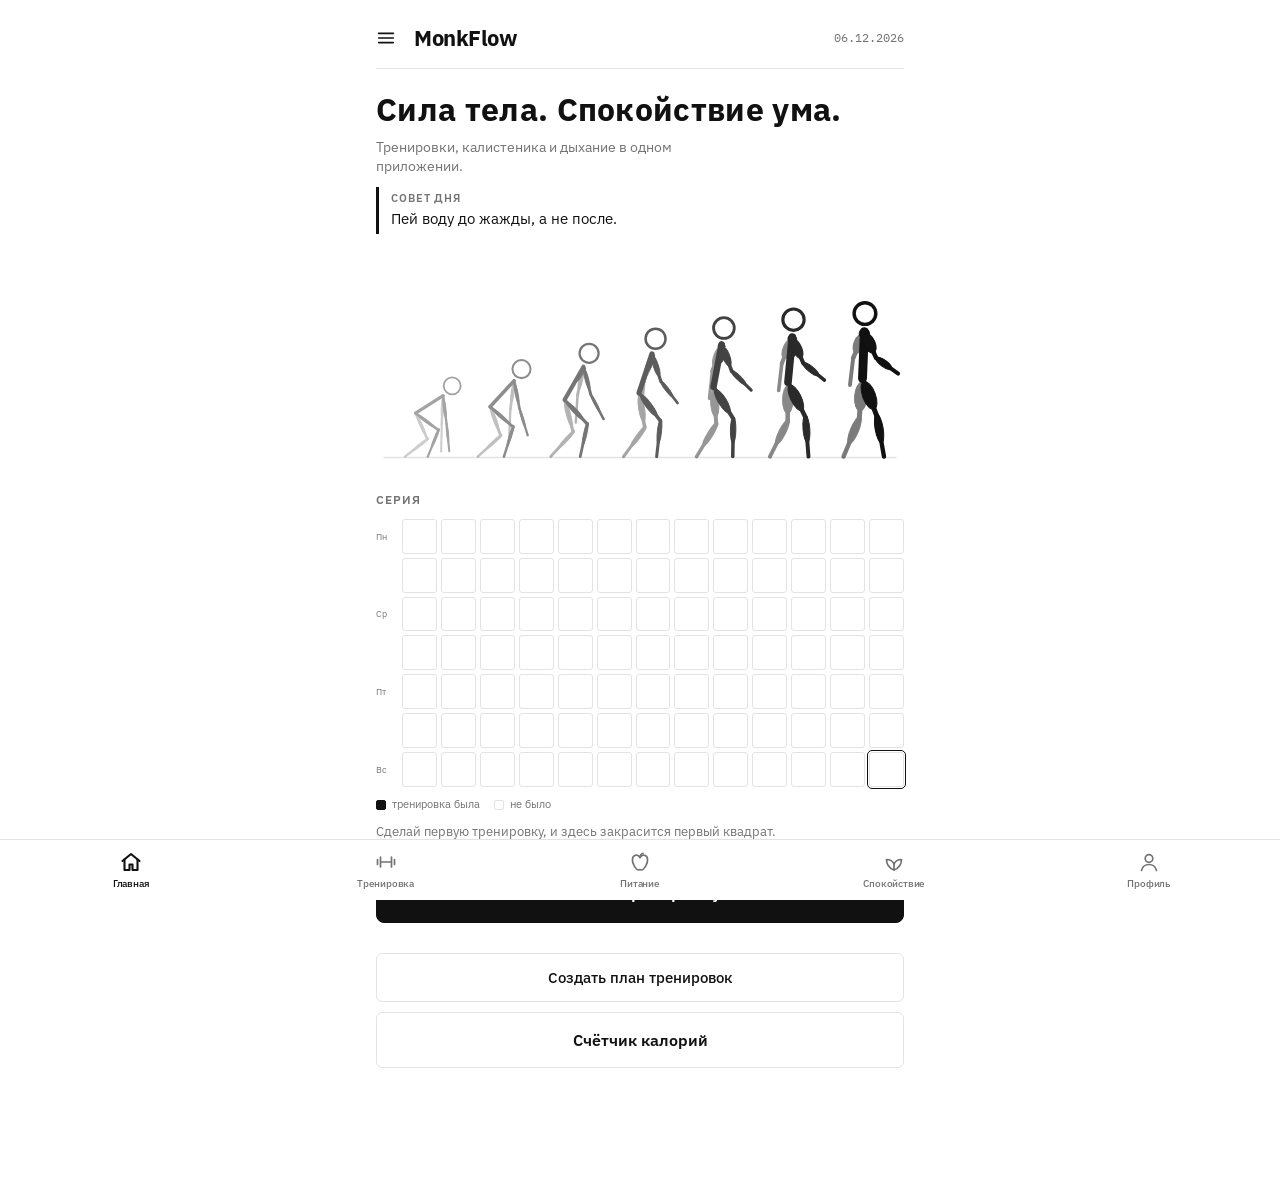
==== commit 7086f492: "Главная: слоган и совет дня вместо колец Co-Authored-By: Claude Opus 5.5 <noreply@anthropic.com> Cla" ====
--- a/src/app.html
+++ b/src/app.html
@@ -509,6 +509,12 @@
 .stx small{font-size:12px;color:var(--muted);line-height:1.35}
 .stm{font:600 12px var(--mono);color:var(--muted);text-align:right}
 .stycard.on .stm{color:var(--ink);font-size:18px}
+.hero{display:grid;gap:10px;padding:6px 0 4px}
+.hslogan{margin:0;font-family:var(--display,inherit);font-size:clamp(24px,7vw,32px);line-height:1.15;font-weight:700;letter-spacing:.01em}
+.hsub{margin:0;color:var(--muted);font-size:14px;max-width:40ch}
+.htip{border-left:3px solid var(--ink);padding:4px 0 4px 12px;display:grid;gap:2px}
+.htip span{font-size:11px;font-weight:600;text-transform:uppercase;letter-spacing:.08em;color:var(--muted)}
+.htip p{margin:0;font-size:15px;line-height:1.45}
 .rings{display:grid;grid-template-columns:repeat(3,minmax(0,1fr));gap:8px}
 .ring{appearance:none;border:0;background:none;color:var(--fg);display:grid;justify-items:center;gap:2px;padding:4px 0;cursor:pointer;min-width:0;text-align:center}
 .ring svg{width:min(84px,24vw);height:auto;margin-bottom:6px}
@@ -528,7 +534,11 @@
       <span class="todayTxt appdate"></span>
     </header>
     <div class="mainbody">
-      <div class="rings" id="rings"></div>
+      <div class="hero" id="hero">
+        <p class="hslogan">Сила тела. Спокойствие ума.</p>
+        <p class="hsub">Тренировки, калистеника и дыхание в одном приложении.</p>
+        <div class="htip"><span>Совет дня</span><p id="tipTxt"></p></div>
+      </div>
       <div class="evo" id="evo" role="img" aria-label="Эволюция: сутулый человечек шаг за шагом выпрямляется и набирает мышцы"></div>
       <div class="streak">
         <div class="shead"><h2>Серия</h2><span id="streakTxt"></span></div>
@@ -649,6 +659,9 @@
     <label class="secsub" for="kbIn">Мои гири, кг (через запятую)</label>
     <div class="kbrow"><input id="kbIn" type="text" inputmode="decimal" placeholder="16"><button type="button" class="btn" id="kbSave">Сохранить</button></div>
     <p class="secsub" id="kbMsg">Упражнения с гирей берут вес только из этого списка.</p>
+    <label class="secsub" for="barIn">Гриф и блины, кг (для подсказки «что вешать»)</label>
+    <div class="kbrow"><input id="barIn" type="text" inputmode="decimal" placeholder="20" style="flex:0 0 72px" aria-label="Вес грифа"><input id="platesIn" type="text" inputmode="decimal" placeholder="25, 20, 15, 10, 5, 2.5, 1.25" aria-label="Блины"><button type="button" class="btn" id="barSave">Сохранить</button></div>
+    <p class="secsub" id="barMsg">Блины — по одному числу на вес, которые есть в зале парами.</p>
     <p class="secsub">Скоро здесь: время отдыха для каждого упражнения и шкала разминки.</p>
     <div id="localData" hidden>
       <h2>Резервная копия</h2>
@@ -1023,6 +1036,17 @@
 let vsel={};
 // гири пользователя: вес берётся из списка, а не шагом 2,5 кг
 let KB=[16];
+// штанга: гриф и набор блинов (пары) для калькулятора «что вешать на сторону»
+let BARW=20,PLATES=[25,20,15,10,5,2.5,1.25];
+const BARBELL=new Set(["bench","ohp","incline","hipthrust","bbrow","deadlift","rdl","cgbench","biceps"]);
+const isBarbell=ex=>BARBELL.has(ex.id)||ex.vk==="bb";
+function platesFor(W){
+  if(!(W>BARW))return W===BARW?"пустой гриф":null;
+  let side=(W-BARW)/2;const out=[];
+  for(const p of [...PLATES].sort((a,b)=>b-a)){while(side>=p-1e-9){out.push(p);side-=p}}
+  const txt=out.map(fN).join(" + ");
+  return side>1e-6?`${txt||"—"} (не хватает ${fN(side*2)} кг)`:txt;
+}
 const isKB=ex=>ex.equip==="гиря";
 function applyKB(ex){if(!isKB(ex))return ex;return {...ex,bw:false,kb:true,inc:4,warm:0,startW:ex.startW??KB[0]}}
 const placeGrp=pk=>pk==="homeeq"||pk==="homebw"||pk==="home"?"home":pk;
@@ -1274,7 +1298,10 @@
     (o>0?`<circle cx="42" cy="42" r="${r}" class="rg-over" stroke-dasharray="${(c*o).toFixed(1)} ${c.toFixed(1)}" transform="rotate(-90 42 42)"></circle>`:"")+
     (on?`<path d="M30 43 l8 8 l16 -18" class="rg-chk"></path>`:"")+`</svg>`;
 }
-function renderRings(){
+// совет дня: меняется раз в сутки
+var TIPS=["Записывай каждый подход. Без цифр нет прогресса.","Добавляй один повтор, а не десять килограммов.","Сон — половина тренировки. Ложись вовремя.","Белок в каждый приём пищи. Мышцы строятся на кухне.","Разминка — не трата времени. Это страховка суставов.","Техника важнее веса. Плохой повтор не считается.","Отдыхай между тяжёлыми подходами 2–3 минуты. Не спеши.","Пропустил тренировку — не пропускай вторую.","Дыши носом на отдыхе: пульс успокоится быстрее.","Прогресс видно через недели, а не через дни. Держи курс.","Пей воду до жажды, а не после.","Лучшая программа — та, которую ты выполняешь.","Сложный день — сделай лёгкую тренировку, но сделай.","Шесть недель на одних упражнениях — потом меняй вспомогательные.","Опускай вес медленно. Сила рождается в негативной фазе.","Перед тяжёлым подходом — один глубокий вдох и полный контроль.","Сравнивай себя только с собой прошлым.","Короткая тренировка лучше пропущенной.","Растяжка после тренировки — 5 минут, которые окупаются.","Спокойный ум держит вес лучше, чем злость.","Плохое настроение — повод потренироваться, а не отмазка.","Следи за серией: минимум одна тренировка в неделю.","Ешь достаточно: на голоде сила не растёт.","Стойка на руках начинается со стены. Не торопи этапы.","Вис на турнике каждый день — здоровые плечи и сильный хват.","Подтягивания растут от частоты. Делай понемногу, но часто.","Цель без плана — желание. Распиши неделю в плане тренировок.","Боль в суставе — стоп. Мышечная усталость — норма.","Записывай вес тела раз в неделю, в одно и то же утро.","Монах не спешит, но не останавливается."];
+function renderTip(){const el=document.getElementById("tipTxt");if(!el||!TIPS)return;const d=new Date(),n=Math.floor((d-new Date(d.getFullYear(),0,0))/864e5);el.textContent=TIPS[n%TIPS.length]}
+function renderRings(){renderTip();if(!document.getElementById("rings"))return;
   const el=document.getElementById("rings");if(!el)return;
   const trained=allDocs.some(x=>x.date===TODAY&&x.done>0)||(wodDocs||[]).some(x=>x.date===TODAY);
   const kc=food.meals.reduce((a,m)=>a+(+m.kcal||0),0), wt=food.water.reduce((a,b)=>a+(+b||0),0);
@@ -1284,7 +1311,7 @@
     `<button type="button" class="ring" data-ring="food">${ringSVG(kf,kf>1?kf-1:0)}<b>${L(kc)}</b><span>из ${L(NT.kcal)} ккал</span></button>`+
     `<button type="button" class="ring" data-ring="water">${ringSVG(wf)}<b>${(wt/1000).toLocaleString("ru-RU",{maximumFractionDigits:2})} л</b><span>из ${(NT.water/1000).toLocaleString("ru-RU",{maximumFractionDigits:2})} л воды</span></button>`;
 }
-document.getElementById("rings").addEventListener("click",e=>{const b=e.target.closest("[data-ring]");if(!b)return;
+document.getElementById("rings")?.addEventListener("click",e=>{const b=e.target.closest("[data-ring]");if(!b)return;
   if(b.dataset.ring==="train"){if(cur)showScreen("work");else showPlaces()}else showNutrition()});
 function renderNext(){
   const nb=document.getElementById("nextBtn");if(!nb)return;
@@ -1365,7 +1392,7 @@
   const m=document.getElementById("kbMsg");
   if(!v.length){m.textContent="Впиши вес гири, например 16 или 16, 24.";return}
   KB=[...new Set(v)].sort((a,b)=>a-b);document.getElementById("kbIn").value=KB.join(", ");
-  if(db)db.doc("settings/equip").set({kb:KB}).catch(()=>{});
+  if(db)db.doc("settings/equip").set({kb:KB,bar:BARW,plates:PLATES}).catch(()=>{});
   m.textContent="Сохранено. Упражнения с гирей берут вес только из этого списка.";
 };
 if(window.MF_LOCAL){
@@ -1375,7 +1402,17 @@
   document.getElementById("impBtn").onclick=()=>document.getElementById("impFile").click();
   document.getElementById("impFile").onchange=async e=>{const f=e.target.files[0];e.target.value="";if(!f)return;try{const n=await MF_LOCAL.importFile(f);lm(`Восстановлено записей: ${n}. Перезапускаю…`);setTimeout(()=>location.reload(),900)}catch(err){lm("Это не файл копии MonkFlow.")}};
 }
-function showSettings(){curPlace=null;curSection=null;document.getElementById("kbIn").value=KB.join(", ");renderSettings();showScreen("settings");window.scrollTo(0,0)}
+document.getElementById("barSave").onclick=()=>{
+  const num=x=>parseFloat(String(x).replace(",","."));
+  const b=num(document.getElementById("barIn").value),pl=document.getElementById("platesIn").value.replace(/,\s+/g," ").split(/[;\s]+/).map(num).filter(x=>x>0&&x<100);
+  const m=document.getElementById("barMsg");
+  if(!(b>=0&&b<60)||!pl.length){m.textContent="Впиши вес грифа (например 20) и блины через запятую с пробелом: 25, 20, 10, 5, 2.5.";return}
+  BARW=b;PLATES=[...new Set(pl)].sort((a,c)=>c-a);
+  document.getElementById("barIn").value=fN(BARW);document.getElementById("platesIn").value=PLATES.map(fN).join(", ");
+  if(db)db.doc("settings/equip").set({kb:KB,bar:BARW,plates:PLATES}).catch(()=>{});
+  m.textContent="Сохранено.";
+};
+function showSettings(){curPlace=null;curSection=null;document.getElementById("kbIn").value=KB.join(", ");document.getElementById("barIn").value=fN(BARW);document.getElementById("platesIn").value=PLATES.map(fN).join(", ");renderSettings();showScreen("settings");window.scrollTo(0,0)}
 document.getElementById("styleList").addEventListener("click",e=>{const b=e.target.closest("[data-sty]");if(!b||b.disabled)return;UI.style=b.dataset.sty;applyUI();saveUI();renderSettings()});
 document.getElementById("themeSeg").addEventListener("click",e=>{const b=e.target.closest("[data-th]");if(!b)return;UI.theme=b.dataset.th;applyUI();saveUI();renderSettings()});
 document.getElementById("setBack").onclick=showProfile;
@@ -2403,6 +2440,8 @@
   if(kind==="w")s.w=Number.isFinite(v)?v:null; else s.r=Number.isFinite(v)?v:null;
   queueSave(700);
 });
+// вписал вес вручную — обновить подсказку «блины на сторону»
+list.addEventListener("change",e=>{const t=e.target;if(t.tagName==="INPUT"&&t.id.startsWith("w_"))render()});
 
 function render(){
   let dn=0;
@@ -2433,7 +2472,16 @@
     }
     const li=document.getElementById("ex-"+ex.id);
     const wl=li.querySelector(".wline");
-    if(wl){const okR=ramp.length&&ramp.every(Boolean);wl.hidden=!okR;if(okR)wl.textContent=`Разминка: ${ramp.map(x=>`${fN(x.w)}×${x.r}`).join(" → ")}, затем ${fN(adv.w)} кг`}
+    if(wl){const okR=ramp.length&&ramp.every(Boolean),lines=[];
+      if(okR)lines.push(`Разминка: ${ramp.map(x=>`${fN(x.w)}×${x.r}`).join(" → ")}, затем ${fN(adv.w)} кг`);
+      if(isBarbell(ex)){
+        // вес первого рабочего подхода: что вписано сегодня, иначе подсказка
+        const w0=ex.warm||0,cw=sets[ex.id+"_"+w0]?.w,W=cw!=null?cw:adv?.w;
+        const ws=[...(okR?ramp.map(x=>x.w):[]),W].filter((v,i,a)=>v!=null&&a.indexOf(v)===i);
+        const pp=ws.map(v=>[v,platesFor(v)]).filter(x=>x[1]);
+        if(pp.length)lines.push(`Блины на сторону (гриф ${fN(BARW)}): `+pp.map(([v,t])=>`${fN(v)} кг — ${t}`).join(" · "));
+      }
+      wl.hidden=!lines.length;wl.textContent=lines.join("\n");wl.style.whiteSpace="pre-line"}
     const advEl=li.querySelector(".adv");
     advEl.hidden=!adv;if(adv){advEl.textContent=adv.t;advEl.classList.toggle("up",!!adv.up)}
     const eb=document.getElementById("e_"+ex.id);
@@ -2687,7 +2735,7 @@
     try{const lq=await db.collection("exercises").get();lq.docs.forEach(x=>libExtra[x.id]=x.data())}catch(e){}
     try{const u=await db.doc("settings/ui").get();if(u.exists){UI={...UI,...u.data()};applyUI()}}catch(e){}
     try{const o=await db.doc("settings/order").get();if(o.exists)ORD={...o.data()}}catch(e){}
-    try{const q=await db.doc("settings/equip").get();if(q.exists&&Array.isArray(q.data().kb)&&q.data().kb.length)KB=q.data().kb}catch(e){}
+    try{const q=await db.doc("settings/equip").get();if(q.exists){const v=q.data();if(Array.isArray(v.kb)&&v.kb.length)KB=v.kb;if(v.bar!=null)BARW=v.bar;if(Array.isArray(v.plates)&&v.plates.length)PLATES=v.plates}}catch(e){}
     try{const kq=await db.collection("skills").get();kq.docs.forEach(x=>{SKP[x.id]=x.data()});SKILLS.forEach(k=>skSync(k.id))}catch(e){}
     try{const r=await db.doc("settings/rotation").get();if(r.exists)ROT={...r.data()}}catch(e){}
     try{const w=await db.doc("settings/warmup").get();if(w.exists){const v=w.data();WU={...WU,...v,counts:{...(v.counts||{})}}}}catch(e){}
